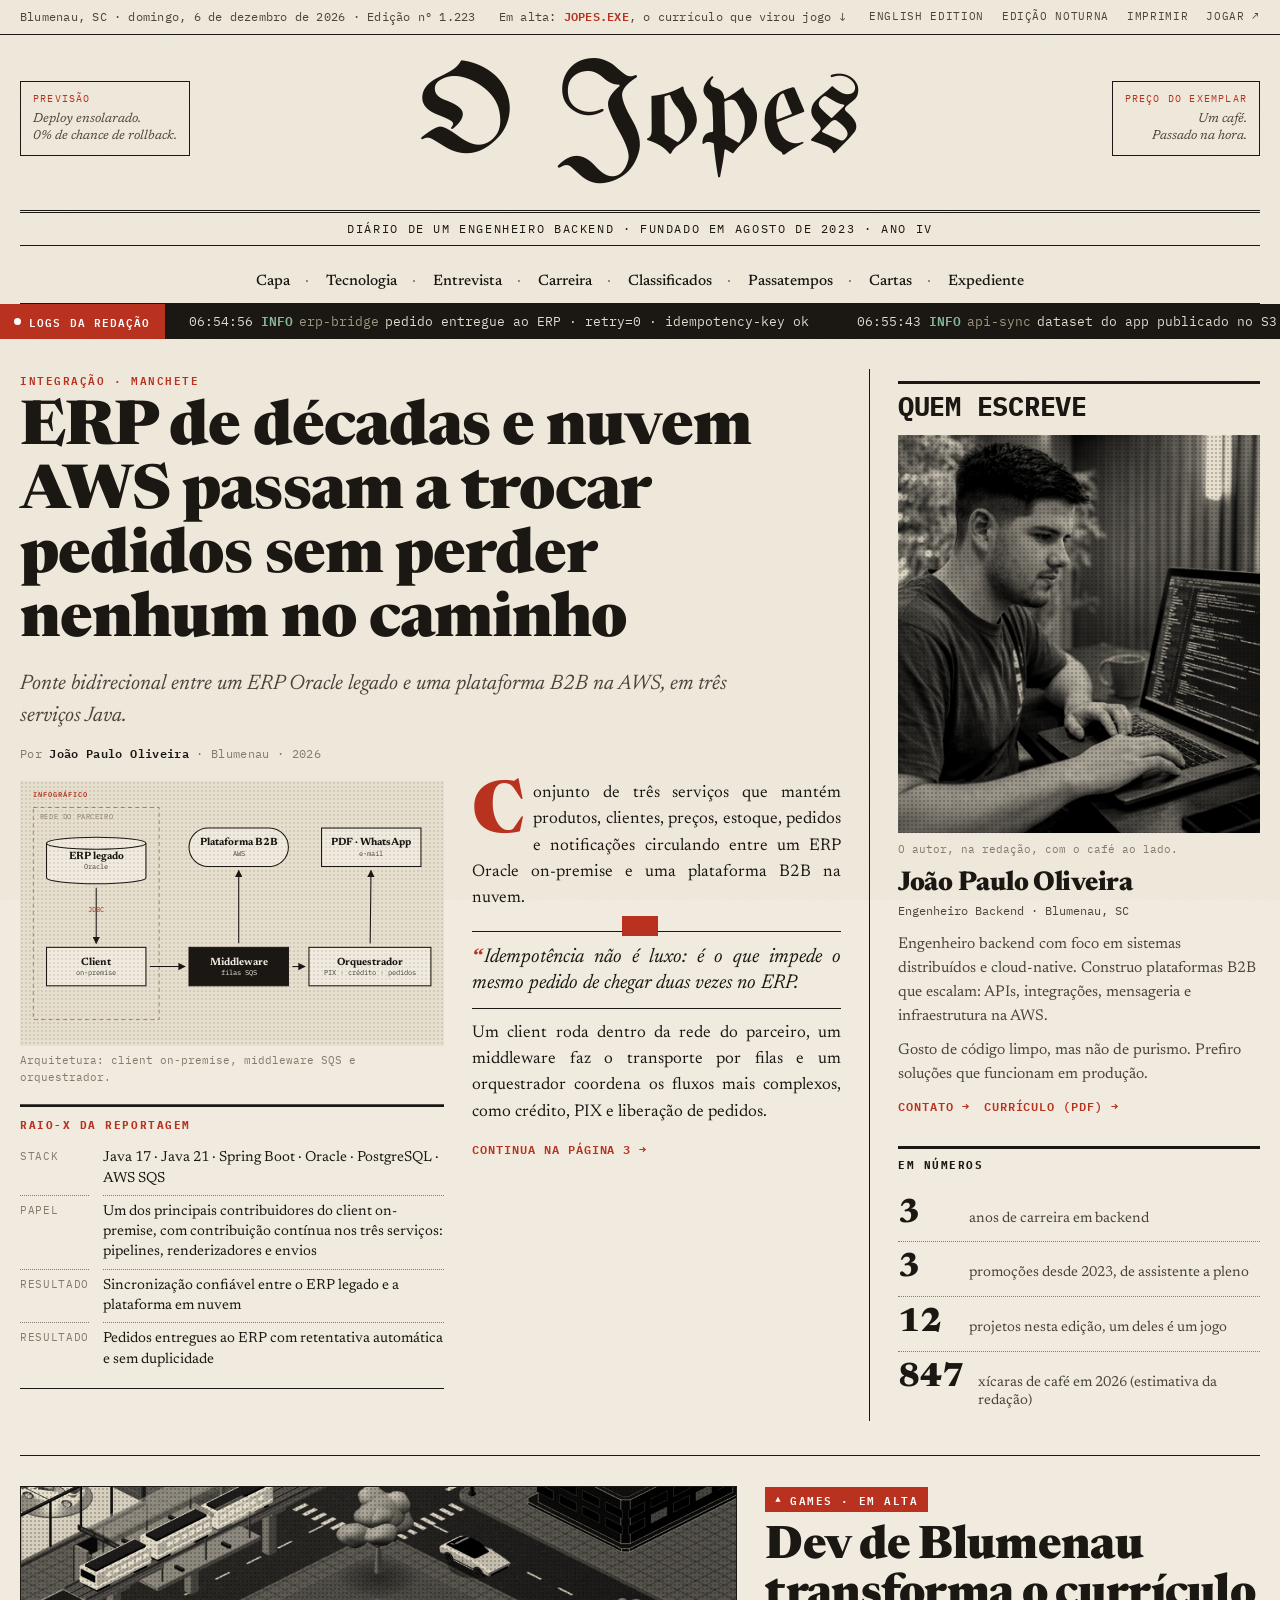
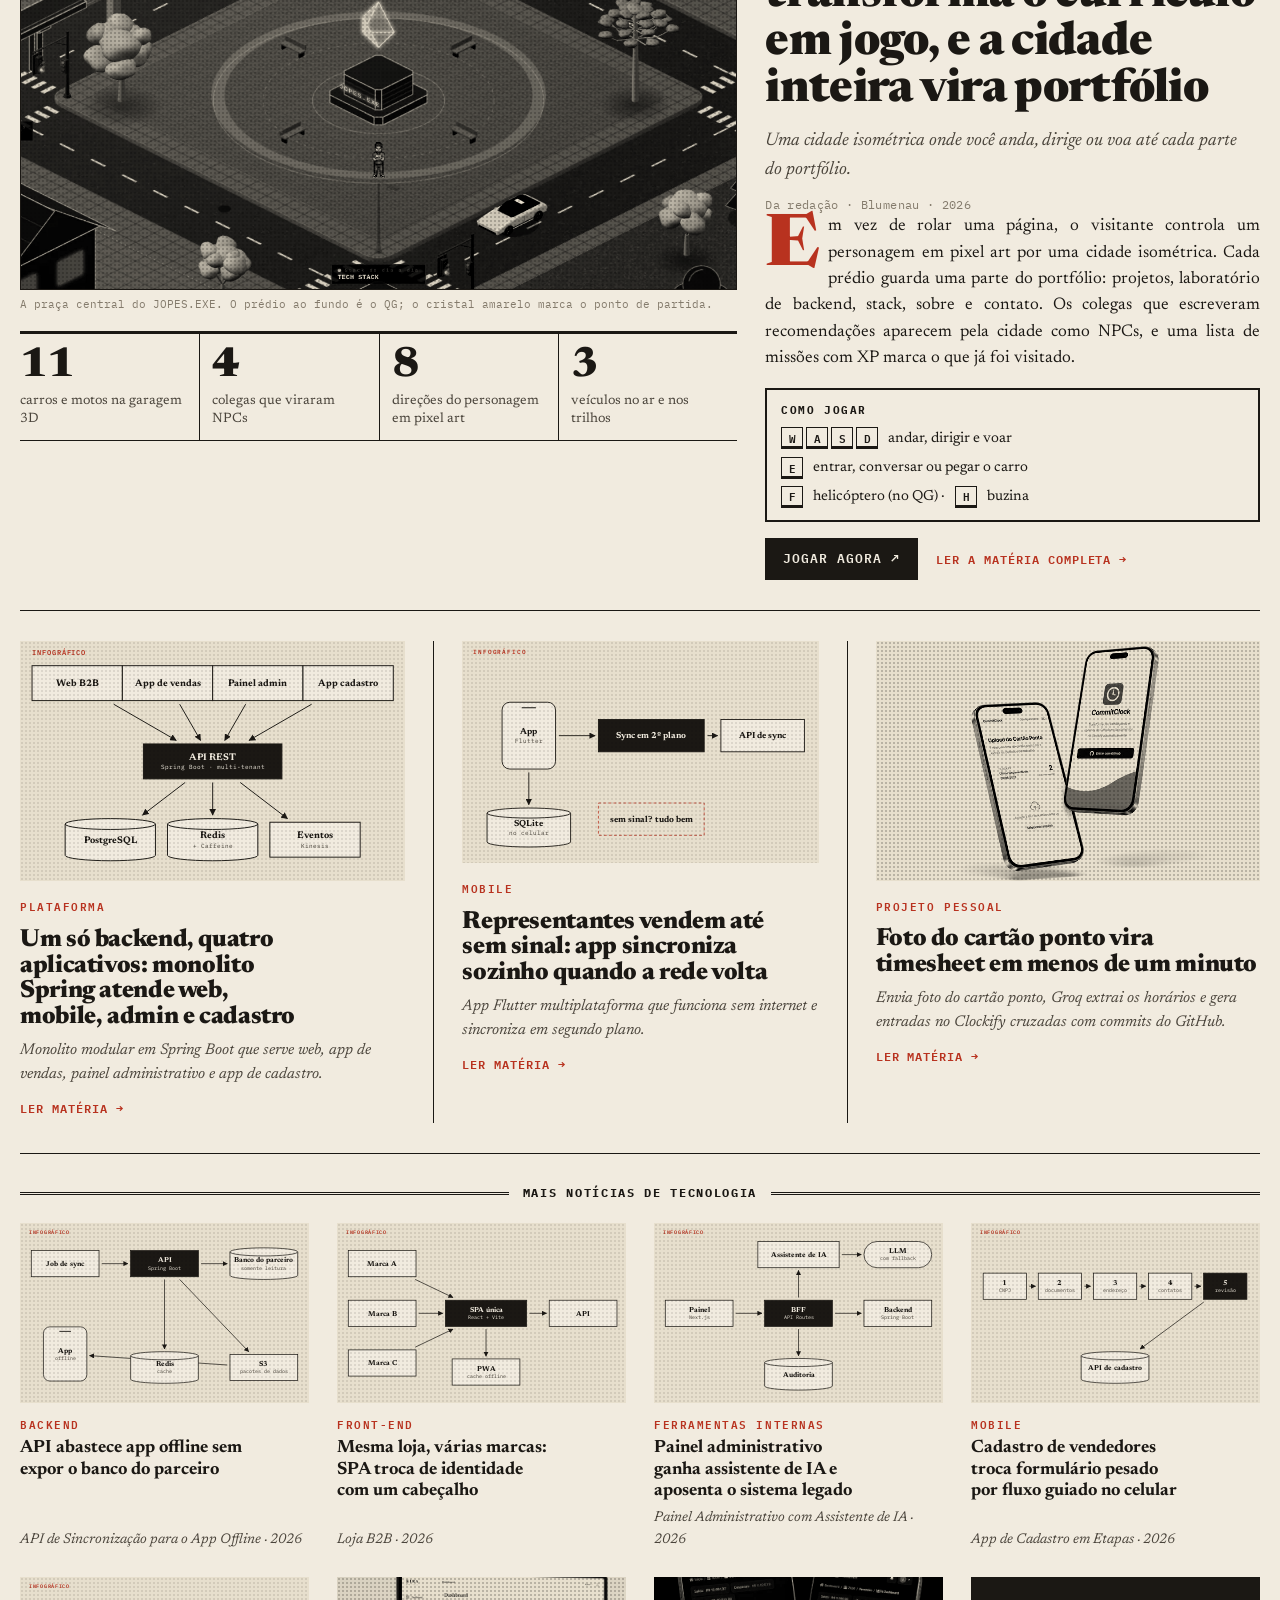
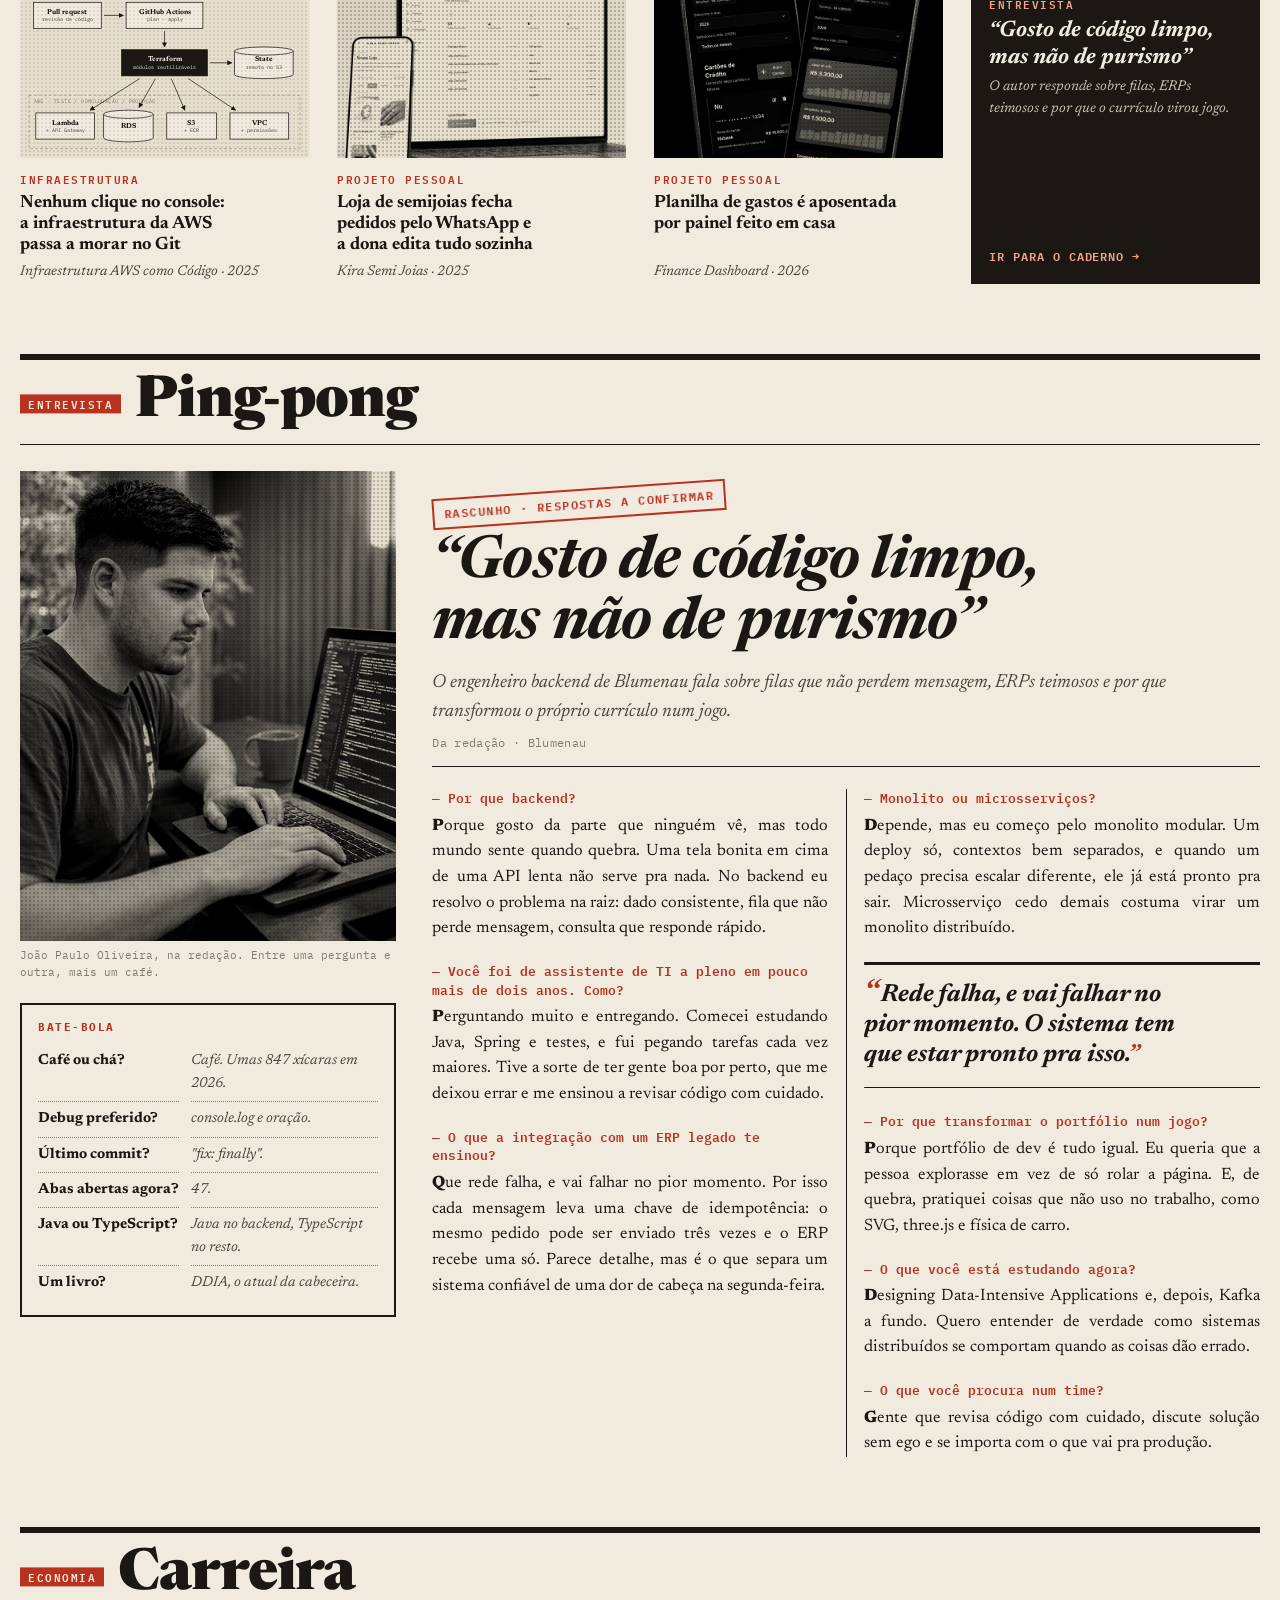
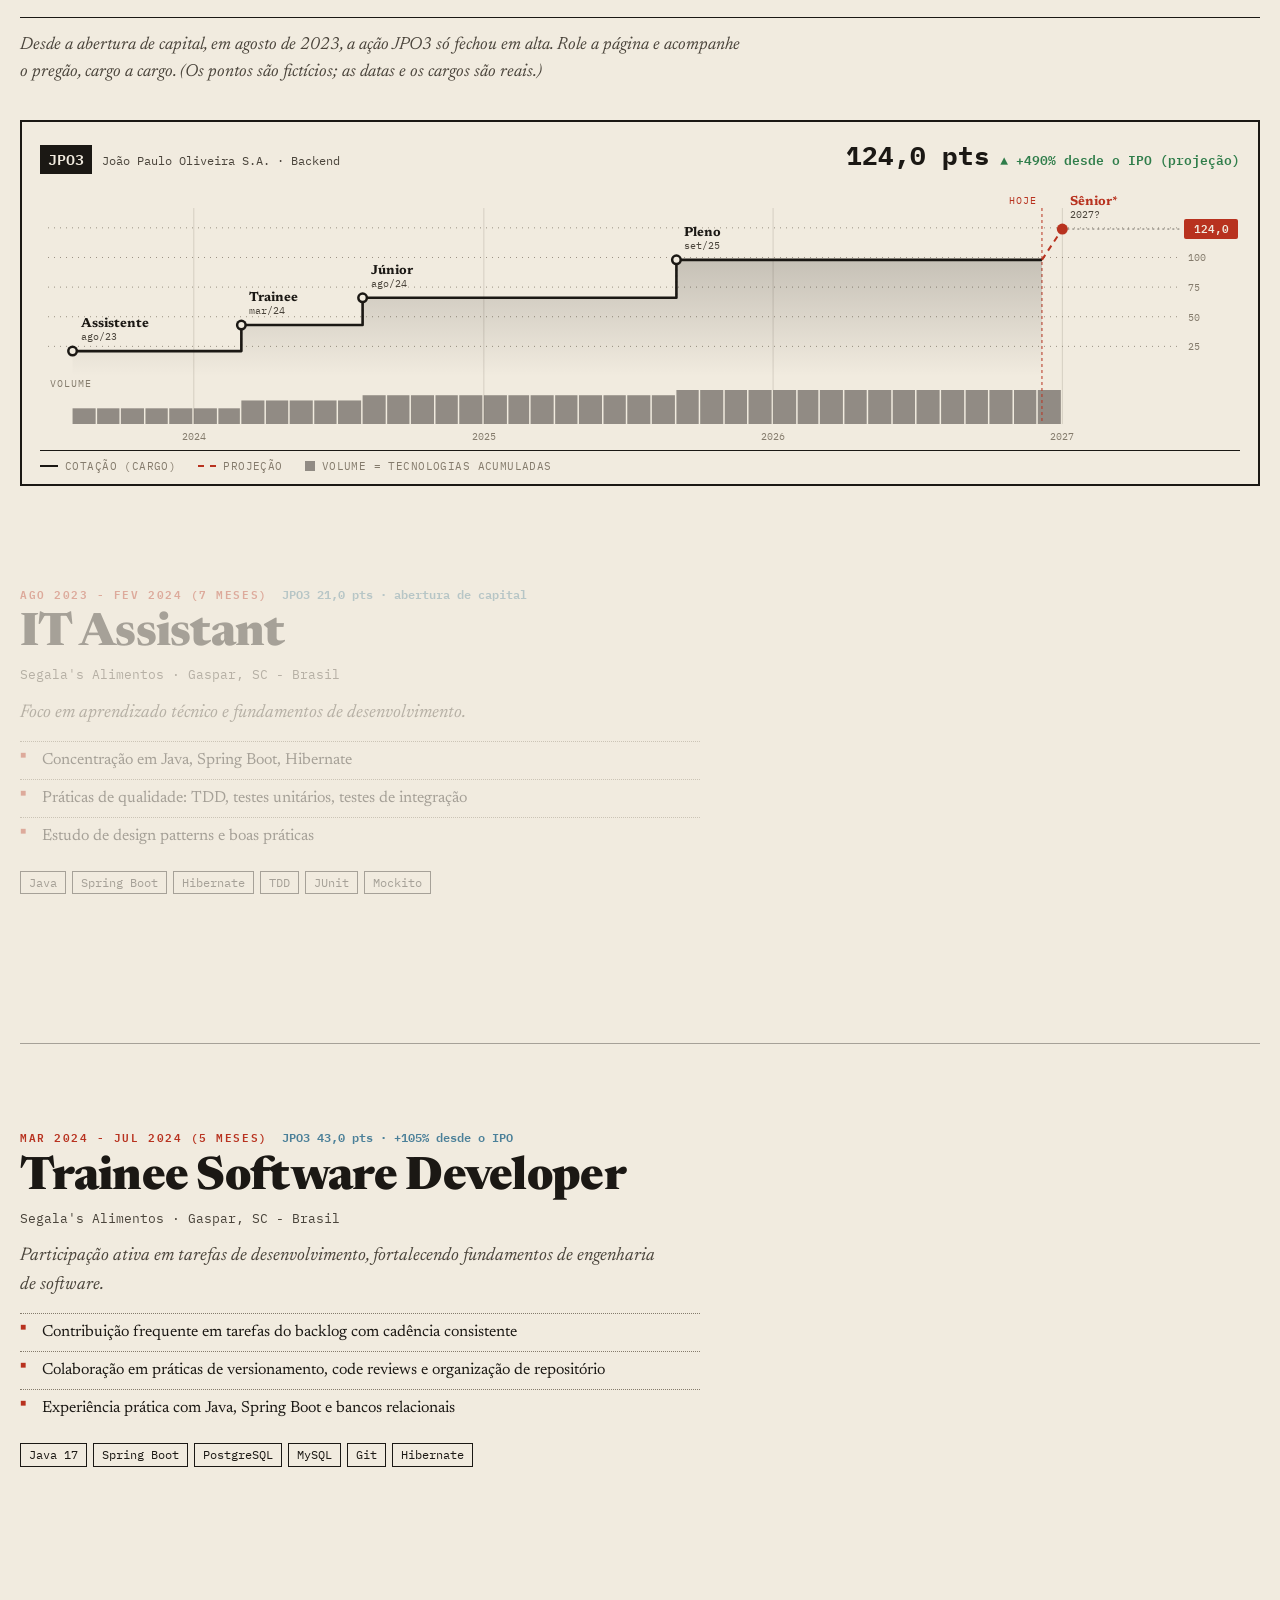
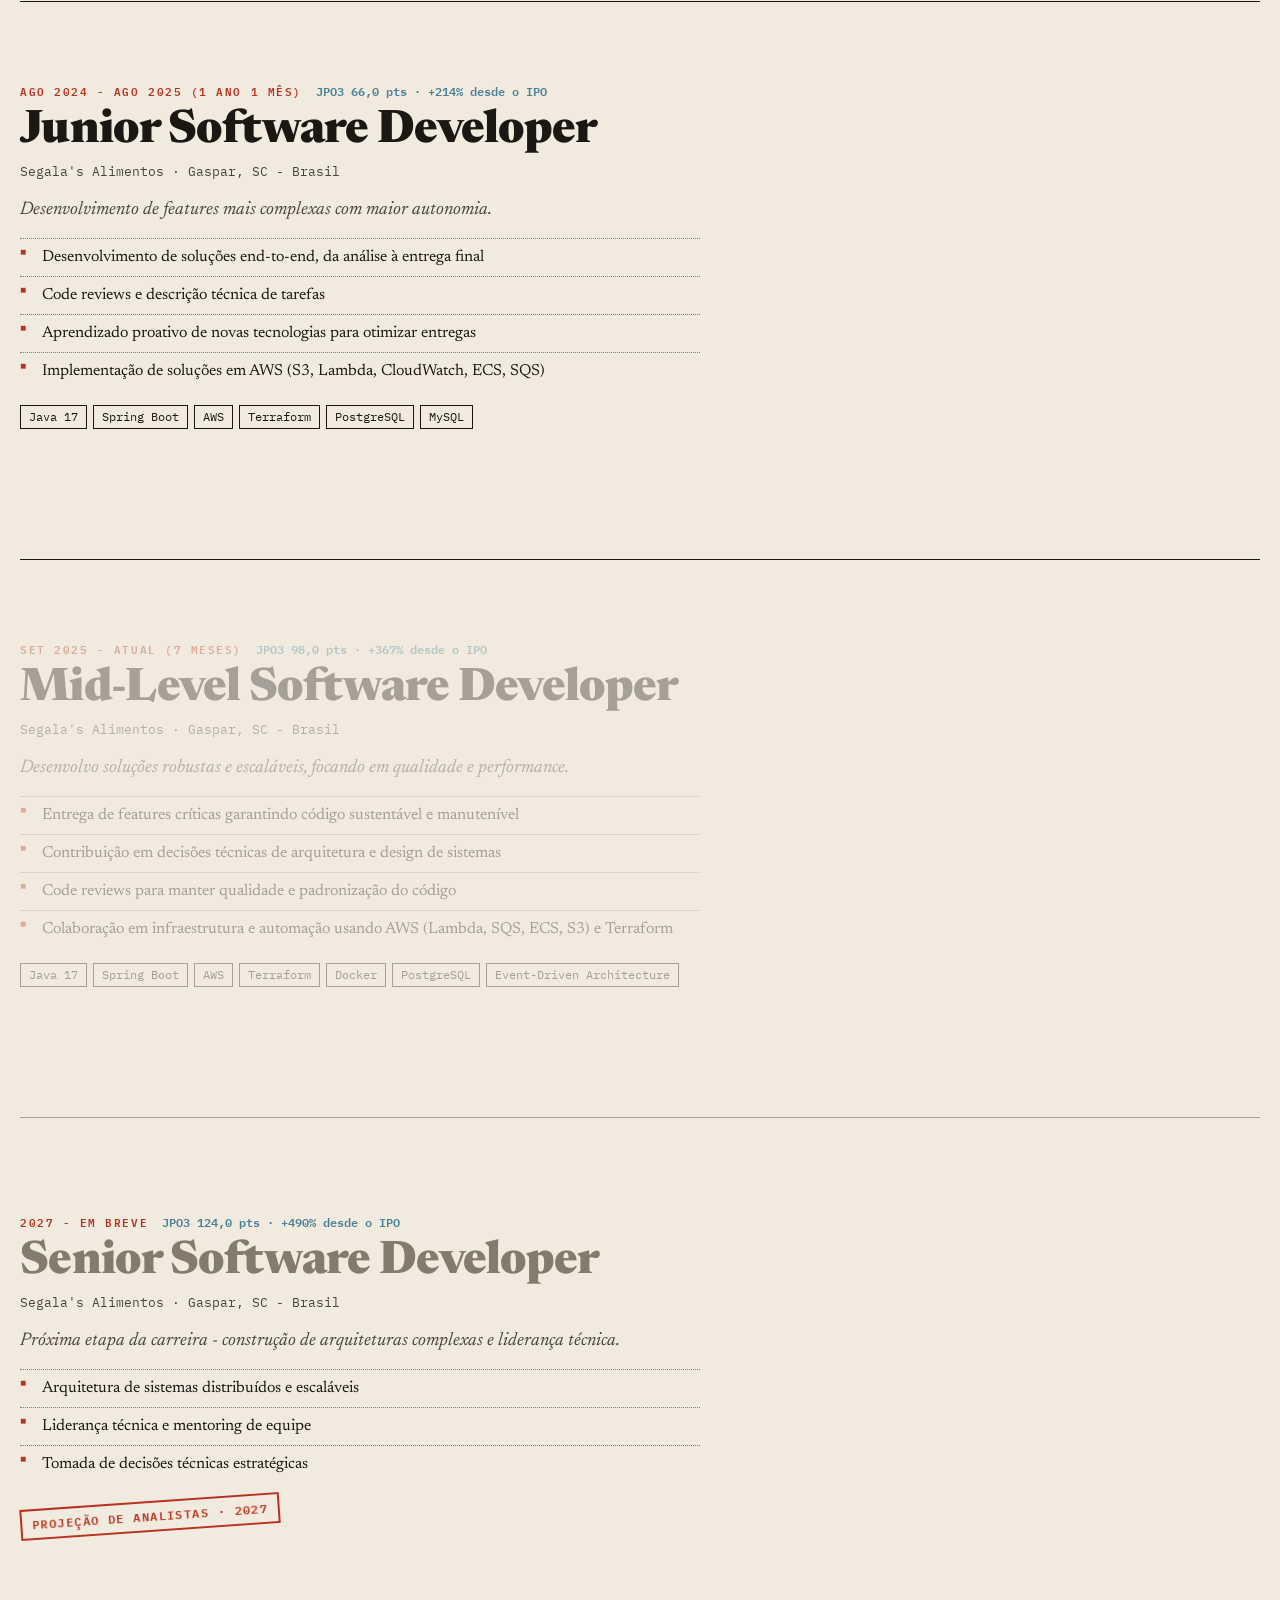
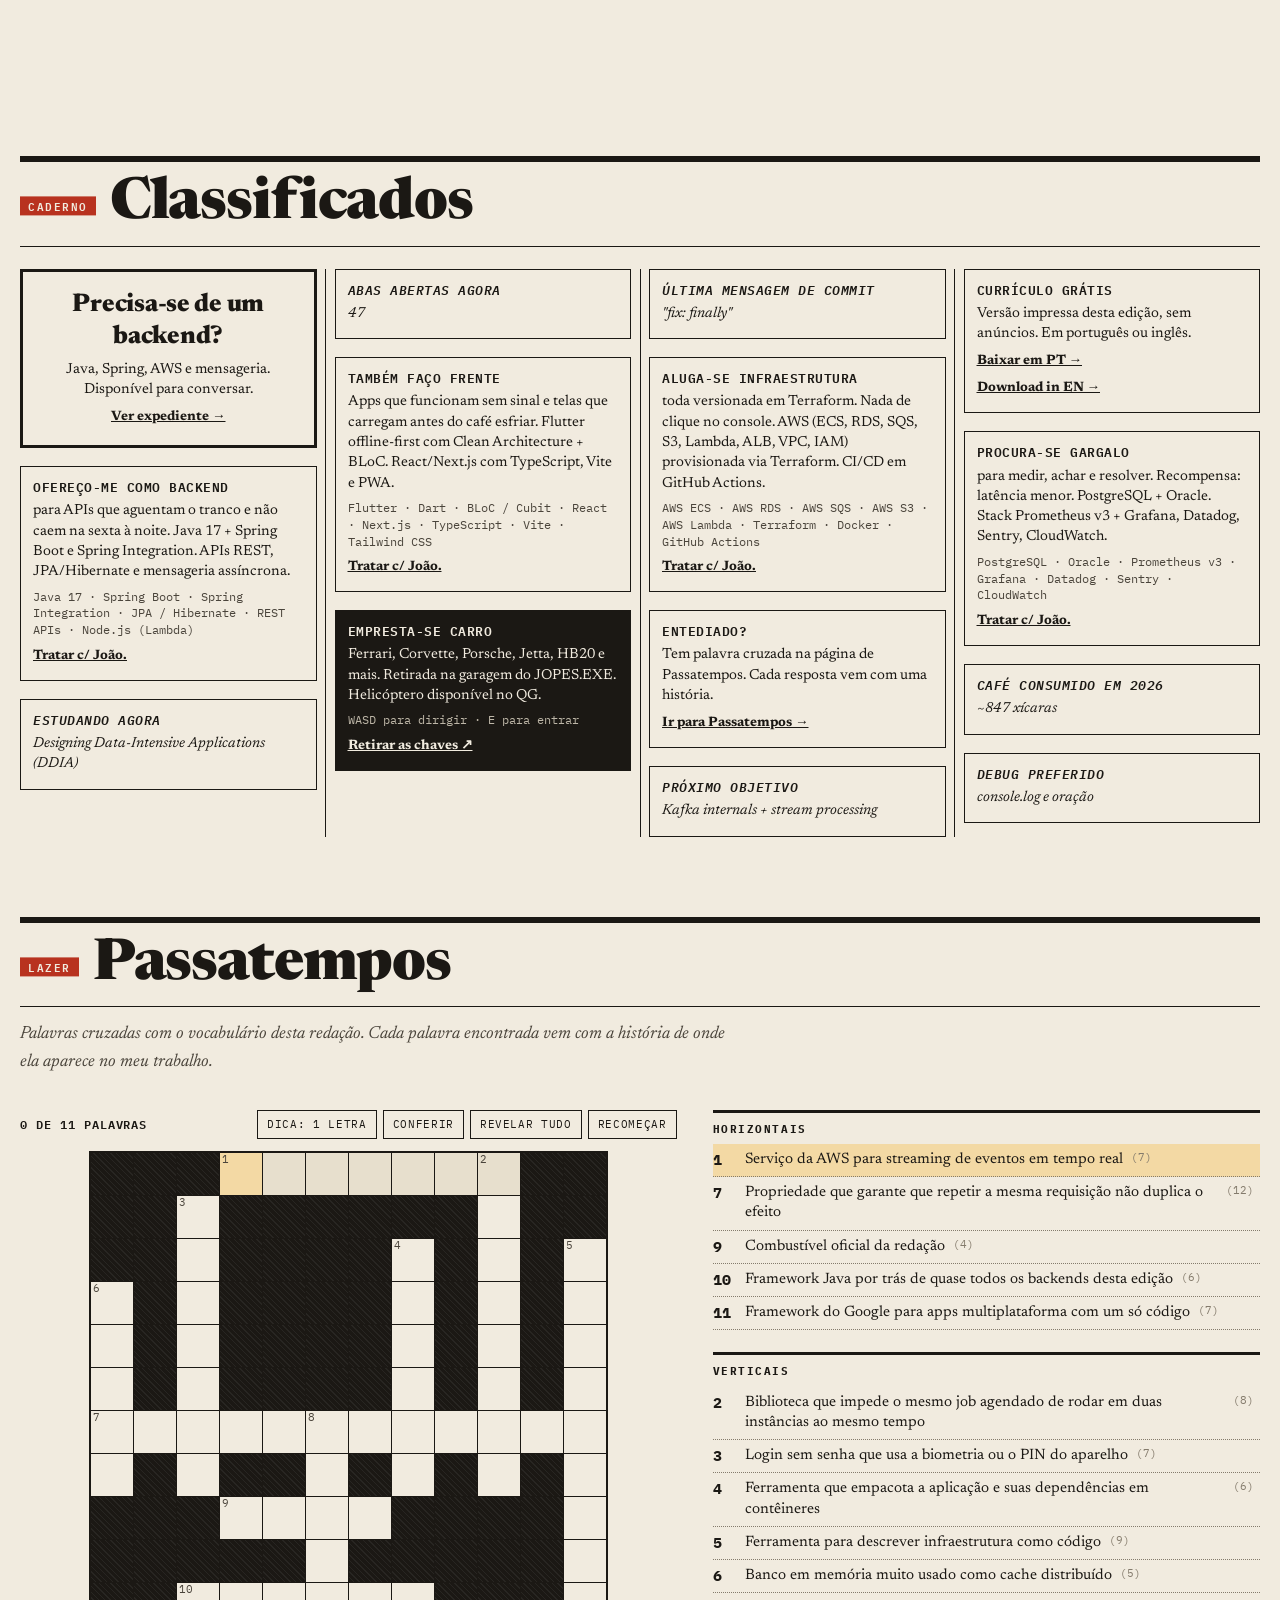
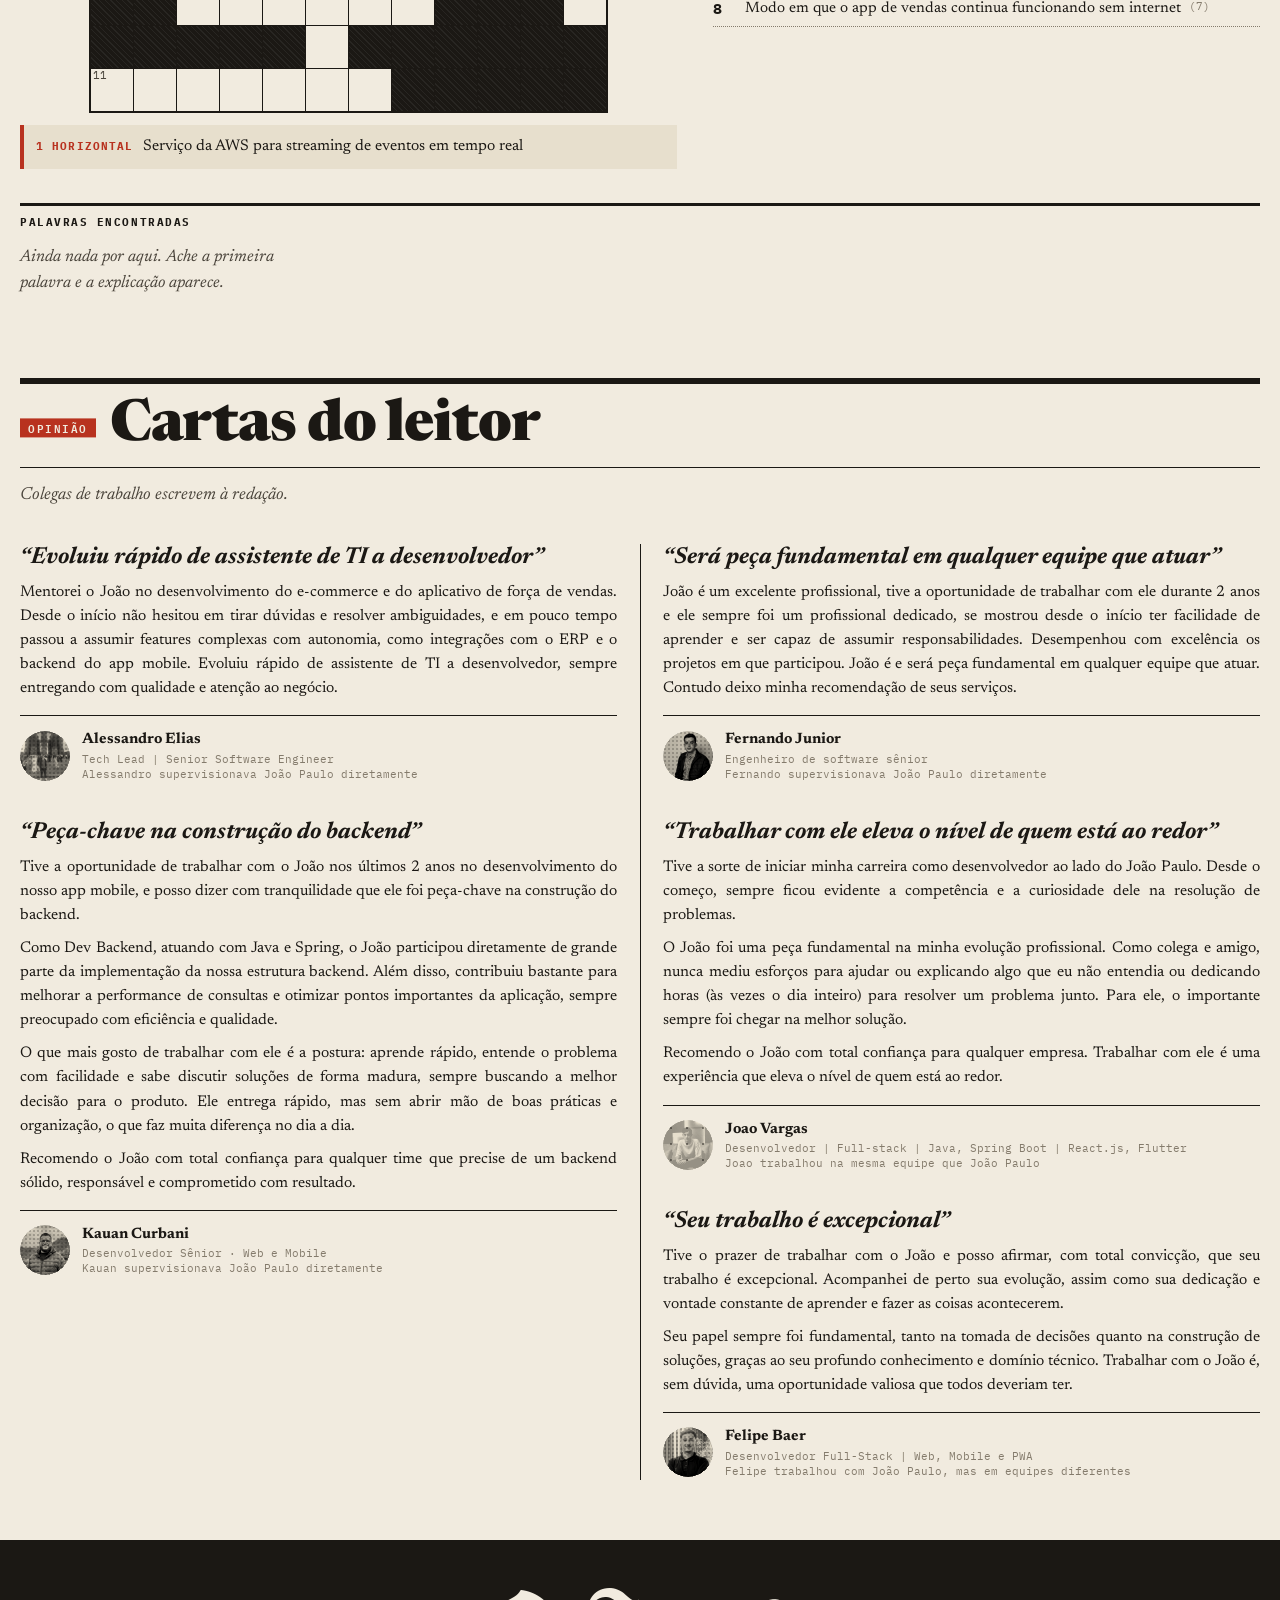
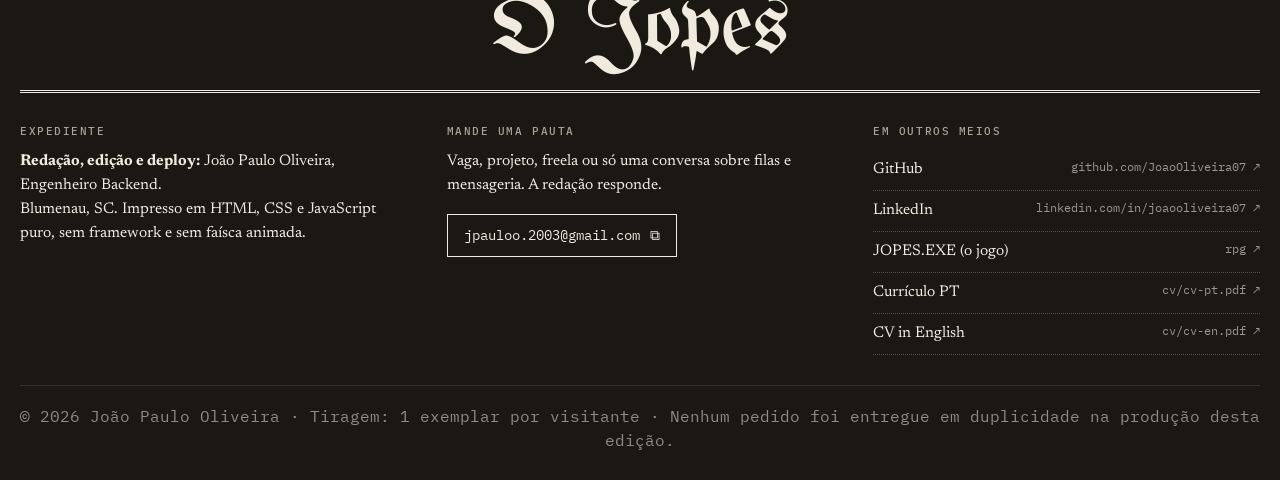
==== index.html @ e55a4299 "O Jopes: portfólio em forma de jornal + JOPES.EXE Primeira versão do portfolio-joao-v2, o novo portf" ====
<!doctype html>
<html lang="pt-BR">
<head>
  <meta charset="utf-8">
  <meta name="viewport" content="width=device-width, initial-scale=1">
  <title>O Jopes — João Paulo Oliveira</title>
  <meta name="description" content="O Jopes: o portfólio em forma de jornal de João Paulo Oliveira, engenheiro backend em Blumenau. Java, Spring Boot, AWS, projetos, carreira e contato.">
  <meta name="theme-color" content="#f1ebdf">
  <link rel="icon" href="favicon.svg" type="image/svg+xml">
  <link rel="apple-touch-icon" href="img/og.png">
  <!-- Prévia ao compartilhar (LinkedIn, WhatsApp, X...). SITE_URL: troque se o domínio mudar. -->
  <meta property="og:type" content="website">
  <meta property="og:site_name" content="O Jopes">
  <meta property="og:title" content="O Jopes — João Paulo Oliveira, engenheiro backend">
  <meta property="og:description" content="Portfólio em forma de jornal: projetos, carreira, cartas de colegas, uma palavra cruzada e um RPG. Java, Spring Boot, AWS e mensageria.">
  <meta property="og:url" content="https://joaooliveira07.github.io/portfolio-joao-v2/">
  <meta property="og:image" content="https://joaooliveira07.github.io/portfolio-joao-v2/img/og.png">
  <meta property="og:image:width" content="1200">
  <meta property="og:image:height" content="630">
  <meta property="og:image:alt" content="Capa do jornal O Jopes com a foto de João Paulo Oliveira">
  <meta property="og:locale" content="pt_BR">
  <meta property="og:locale:alternate" content="en_US">
  <meta name="twitter:card" content="summary_large_image">
  <link rel="canonical" href="https://joaooliveira07.github.io/portfolio-joao-v2/">
  <script>
    // Antes de pintar: idioma, tema e se a abertura da rotativa deve rodar.
    (function () {
      var d = document.documentElement, s = {};
      try { s = { lang: localStorage.getItem('jopes-lang'), theme: localStorage.getItem('jopes-theme'), seen: localStorage.getItem('jopes-press') }; } catch (e) {}
      var q = new URLSearchParams(location.search).get('lang');
      var lang = q || s.lang || 'pt';
      d.lang = lang === 'en' ? 'en' : 'pt-BR';
      d.dataset.lang = lang === 'en' ? 'en' : 'pt';
      var night = s.theme ? s.theme === 'night' : matchMedia('(prefers-color-scheme: dark)').matches;
      if (night) d.dataset.theme = 'night';
      var reduce = matchMedia('(prefers-reduced-motion: reduce)').matches;
      if (!s.seen && !reduce && !location.hash) d.classList.add('press');
    })();
  </script>
  <link rel="preconnect" href="https://fonts.googleapis.com">
  <link rel="preconnect" href="https://fonts.gstatic.com" crossorigin>
  <link href="https://fonts.googleapis.com/css2?family=UnifrakturMaguntia&family=Newsreader:ital,opsz,wght@0,6..72,400;0,6..72,500;0,6..72,700;0,6..72,800;1,6..72,400;1,6..72,500&family=IBM+Plex+Mono:wght@400;500;600&display=swap" rel="stylesheet">
  <link rel="stylesheet" href="style.css">
</head>
<body>
  <!-- Abertura: a edição saindo da rotativa -->
  <div class="press-overlay" id="press" aria-hidden="true">
    <div class="press-roller"></div>
    <div class="press-text"><span id="pressText">Rodando a edição…</span><small data-i18n="press.skip">clique para pular</small></div>
  </div>

  <!-- Barra de utilidades -->
  <div class="utility">
    <div class="wrap utility-inner">
      <span id="dateline">Blumenau, SC</span>
      <a class="utility-river" href="#games" data-i18n-html="util.trending"></a>
      <span class="utility-actions">
        <button id="langBtn" type="button"></button>
        <button id="nightBtn" type="button"></button>
        <button id="printBtn" type="button" data-i18n="util.print"></button>
        <a class="game-link" href="rpg/" data-i18n="util.play"></a>
      </span>
    </div>
  </div>

  <!-- Cabeçalho do jornal -->
  <header class="masthead wrap" id="capa">
    <div class="ear ear-left">
      <span class="ear-title" data-i18n="ear.l.t"></span>
      <span data-i18n-html="ear.l"></span>
    </div>
    <h1 class="title"><a href="#capa" id="paperName">O Jopes</a></h1>
    <div class="ear ear-right">
      <span class="ear-title" data-i18n="ear.r.t"></span>
      <span data-i18n-html="ear.r"></span>
    </div>
    <p class="motto" id="motto"></p>
  </header>

  <nav class="sections wrap" id="sections" aria-label="Cadernos">
    <a href="#capa" data-i18n="nav.front"></a>
    <a href="#tecnologia" data-i18n="nav.tech"></a>
    <a href="#entrevista" data-i18n="nav.interview"></a>
    <a href="#carreira" data-i18n="nav.career"></a>
    <a href="#classificados" data-i18n="nav.ads"></a>
    <a href="#passatempos" data-i18n="nav.puzzles"></a>
    <a href="#cartas" data-i18n="nav.letters"></a>
    <a href="#expediente" data-i18n="nav.contact"></a>
  </nav>

  <!-- Masthead compacto ao rolar -->
  <div class="mini" id="mini" aria-hidden="true">
    <div class="wrap mini-inner">
      <a href="#capa" class="mini-title" id="miniName">O Jopes</a>
      <span class="mini-links">
        <a href="#tecnologia" data-i18n="nav.tech"></a><a href="#entrevista" data-i18n="nav.interview"></a><a href="#carreira" data-i18n="nav.career"></a><a href="#classificados" data-i18n="nav.ads"></a><a href="#passatempos" data-i18n="nav.puzzles"></a><a href="#cartas" data-i18n="nav.letters"></a><a href="#expediente" data-i18n="nav.contact"></a>
      </span>
    </div>
  </div>

  <!-- Letreiro de logs -->
  <div class="ticker">
    <span class="ticker-label" data-i18n="ticker.label"></span>
    <div class="ticker-viewport"><div class="ticker-track" id="ticker"></div></div>
  </div>

  <main class="wrap">
    <!-- CAPA -->
    <section class="front" id="tecnologia">
      <article class="lead" id="lead"></article>
      <aside class="side">
        <div class="profile" id="profile"></div>
        <div class="numbers">
          <h2 class="box-title" data-i18n="numbers.title"></h2>
          <div id="numbers"></div>
        </div>
      </aside>
    </section>

    <!-- Matéria especial: o RPG -->
    <section class="feature" id="games"></section>

    <section class="row3" id="row3"></section>

    <section class="more">
      <h2 class="band"><span data-i18n="more.title"></span></h2>
      <div class="more-grid" id="more"></div>
    </section>

    <!-- ENTREVISTA -->
    <section class="interview" id="entrevista"></section>

    <!-- CARREIRA -->
    <section class="career" id="carreira">
      <h2 class="caderno"><span class="caderno-tag" data-i18n="career.tag"></span> <span data-i18n="career.title"></span></h2>
      <p class="caderno-deck" data-i18n="career.deck"></p>
      <div class="market" id="market">
        <div class="market-head">
          <div><span class="ticker-sym">JPO3</span> <span class="market-name" data-i18n="career.company"></span></div>
          <div class="market-quote"><b id="quote">—</b> <span id="quoteDelta"></span></div>
        </div>
        <svg class="chart" id="chart" aria-hidden="true"></svg>
        <div class="market-foot" id="marketFoot"></div>
      </div>
      <ol class="positions" id="positions"></ol>
    </section>

    <!-- CLASSIFICADOS -->
    <section class="classifieds" id="classificados">
      <h2 class="caderno"><span class="caderno-tag" data-i18n="ads.tag"></span> <span data-i18n="ads.title"></span></h2>
      <div class="ads" id="ads"></div>
    </section>

    <!-- PASSATEMPOS -->
    <section class="puzzles" id="passatempos">
      <h2 class="caderno"><span class="caderno-tag" data-i18n="pz.tag"></span> <span data-i18n="pz.title"></span></h2>
      <p class="caderno-deck" data-i18n="pz.deck"></p>
      <div class="xw">
        <div class="xw-board">
          <div class="xw-status">
            <span id="xwProgress"></span>
            <span class="xw-tools">
              <button type="button" id="xwHint" data-i18n="pz.hint"></button>
              <button type="button" id="xwCheck" data-i18n="pz.check"></button>
              <button type="button" id="xwReveal" data-i18n="pz.reveal"></button>
              <button type="button" id="xwReset" data-i18n="pz.reset"></button>
            </span>
          </div>
          <div class="xw-grid-wrap"><div class="xw-grid" id="xwGrid"></div></div>
          <div class="xw-current" id="xwCurrent"></div>
        </div>
        <div class="xw-clues">
          <div><h3 data-i18n="pz.across"></h3><ol id="xwAcross"></ol></div>
          <div><h3 data-i18n="pz.down"></h3><ol id="xwDown"></ol></div>
        </div>
      </div>
      <div class="xw-found">
        <h3 class="box-title" data-i18n="pz.found"></h3>
        <div class="xw-explain" id="xwExplain"></div>
      </div>
    </section>

    <!-- CARTAS -->
    <section class="letters" id="cartas">
      <h2 class="caderno"><span class="caderno-tag" data-i18n="letters.tag"></span> <span data-i18n="letters.title"></span></h2>
      <p class="caderno-deck" data-i18n="letters.deck"></p>
      <div class="letters-grid" id="letters"></div>
    </section>
  </main>

  <!-- EXPEDIENTE -->
  <footer class="colophon" id="expediente">
    <div class="wrap">
      <div class="colophon-title" id="footName">O Jopes</div>
      <div class="colophon-grid">
        <div>
          <h3 data-i18n="col.staff"></h3>
          <p id="staff"></p>
        </div>
        <div>
          <h3 data-i18n="col.pitch"></h3>
          <p data-i18n="col.pitchText"></p>
          <button class="copy" id="copyEmail" type="button"></button>
        </div>
        <div>
          <h3 data-i18n="col.outlets"></h3>
          <ul class="outlets" id="outlets"></ul>
        </div>
      </div>
      <p class="fine" id="fine"></p>
    </div>
  </footer>

  <!-- Leitor de matéria -->
  <div class="reader" id="reader" role="dialog" aria-modal="true" aria-labelledby="readerTitle" hidden>
    <div class="reader-bar">
      <span id="readerFolio"></span>
      <button class="reader-close" id="readerClose" type="button" data-i18n="reader.close"></button>
    </div>
    <article class="reader-page" id="readerBody"></article>
  </div>

  <div class="toast" id="toast" role="status" aria-live="polite"></div>
  <script src="i18n.js"></script>
  <script src="diagram.js"></script>
  <script src="crossword.js"></script>
  <script src="script.js"></script>
</body>
</html>
---- style.css ----
/* =========================================================
   O JOPES — folha de estilo
   Papel, tinta e uma cor de destaque. Nada de degradê roxo.
   ========================================================= */
:root {
  --paper: #f1ebdf;
  --paper-2: #e7dfcd;
  --ink: #1b1814;
  --ink-2: #4a443b;
  --ink-3: #847b6c;
  --red: #b8321f;
  --river: #2f5d73;
  --river-2: #4b8099;
  --rule: var(--ink);
  --serif: 'Newsreader', 'Times New Roman', Georgia, serif;
  --mono: 'IBM Plex Mono', ui-monospace, monospace;
  --black: 'UnifrakturMaguntia', 'Old English Text MT', serif;
  --gap: 28px;
}
:root[data-theme="night"] {
  --paper: #15130f;
  --paper-2: #1f1c16;
  --ink: #ebe3d1;
  --ink-2: #bdb3a0;
  --ink-3: #857c6d;
  --red: #e2654a;
  --river: #3b7590;
  --river-2: #5e9bb6;
}

* { box-sizing: border-box; margin: 0; padding: 0; }
html { scroll-behavior: smooth; scroll-padding-top: 70px; }
body {
  background: var(--paper);
  color: var(--ink);
  font-family: var(--serif);
  font-size: 17px;
  line-height: 1.55;
  font-optical-sizing: auto;
  -webkit-font-smoothing: antialiased;
  overflow-x: hidden;
  transition: background .5s, color .5s;
}
/* fibra do papel */
body::before {
  content: ""; position: fixed; inset: 0; z-index: 0; pointer-events: none; opacity: .35; mix-blend-mode: multiply;
  background-image: url("data:image/svg+xml,%3Csvg xmlns='http://www.w3.org/2000/svg' width='220' height='220'%3E%3Cfilter id='p'%3E%3CfeTurbulence type='fractalNoise' baseFrequency='.75' numOctaves='2' stitchTiles='stitch'/%3E%3CfeColorMatrix values='0 0 0 0 .45 0 0 0 0 .38 0 0 0 0 .28 0 0 0 .22 0'/%3E%3C/filter%3E%3Crect width='100%25' height='100%25' filter='url(%23p)'/%3E%3C/svg%3E");
}
:root[data-theme="night"] body::before { mix-blend-mode: screen; opacity: .12; }
body > * { position: relative; z-index: 1; }
body.reading { overflow: hidden; }
a { color: inherit; }
button { font: inherit; color: inherit; background: none; border: 0; cursor: pointer; }
img { display: block; max-width: 100%; }
::selection { background: var(--red); color: var(--paper); }
:focus-visible { outline: 2px solid var(--red); outline-offset: 3px; }

.wrap { width: min(1240px, calc(100% - 32px)); margin-inline: auto; }

/* ---------- Barra de utilidades ---------- */
.utility { border-bottom: 1px solid var(--ink); font-family: var(--mono); font-size: 11.5px; letter-spacing: .02em; color: var(--ink-2); }
.utility-inner { display: flex; align-items: center; justify-content: space-between; gap: 16px; padding: 8px 0; flex-wrap: wrap; }
.utility-river { text-decoration: none; }
.utility-river b { color: var(--red); font-weight: 600; }
.utility-river:hover { color: var(--ink); }
.utility-actions { display: flex; gap: 18px; }
.utility-actions button, .utility-actions a { text-decoration: none; color: var(--ink-2); text-transform: uppercase; letter-spacing: .06em; font-size: 11px; }
.utility-actions button:hover, .utility-actions a:hover { color: var(--red); }

/* ---------- Cabeçalho ---------- */
.masthead {
  display: grid; grid-template-columns: 1fr auto 1fr; align-items: center; gap: 24px;
  padding: 26px 0 14px;
}
.title { font-family: var(--black); font-weight: 400; font-size: clamp(3.6rem, 10vw, 8.4rem); line-height: .9; letter-spacing: .01em; text-align: center; }
.title a { text-decoration: none; }
.ear { font-size: 13px; line-height: 1.35; color: var(--ink-2); border: 1px solid var(--ink); padding: 10px 12px; max-width: 190px; font-style: italic; }
.ear-left { justify-self: start; }
.ear-right { justify-self: end; text-align: right; }
.ear-title { display: block; font-family: var(--mono); font-style: normal; font-size: 10px; text-transform: uppercase; letter-spacing: .12em; color: var(--red); margin-bottom: 4px; }
.motto {
  grid-column: 1 / -1; text-align: center; font-family: var(--mono); font-size: 11.5px; letter-spacing: .14em; text-transform: uppercase;
  border-top: 3px double var(--ink); border-bottom: 1px solid var(--ink); padding: 7px 0; margin-top: 10px;
}

.sections { display: flex; justify-content: center; flex-wrap: wrap; border-bottom: 1px solid var(--ink); }
.sections a {
  text-decoration: none; padding: 10px 18px; font-size: 15px; font-weight: 500; position: relative;
}
.sections a + a::before { content: "·"; position: absolute; left: -3px; color: var(--ink-3); }
.sections a:hover { color: var(--red); }

/* masthead compacto */
.mini {
  position: fixed; top: 0; left: 0; right: 0; z-index: 40; background: var(--paper);
  border-bottom: 1px solid var(--ink); transform: translateY(-105%); transition: transform .35s ease, background .5s;
}
.mini.show { transform: none; }
.mini-inner { display: flex; align-items: center; justify-content: space-between; height: 52px; gap: 16px; }
.mini-title { font-family: var(--black); font-size: 28px; text-decoration: none; line-height: 1; }
.mini-links { display: flex; gap: 20px; font-size: 14px; }
.mini-links a { text-decoration: none; }
.mini-links a:hover, .mini-links a.on { color: var(--red); }

/* ---------- Letreiro ---------- */
.ticker { display: flex; align-items: stretch; background: #1b1814; color: #f1ebdf; font-family: var(--mono); font-size: 12.5px; overflow: hidden; }
.ticker-label { flex: none; padding: 9px 14px; background: var(--red); color: #fff; text-transform: uppercase; letter-spacing: .1em; font-size: 11px; font-weight: 600; display: flex; align-items: center; gap: 8px; }
.ticker-label::before { content: ""; width: 7px; height: 7px; border-radius: 50%; background: #fff; animation: rec 1.4s steps(1) infinite; }
@keyframes rec { 50% { opacity: .2; } }
.ticker-viewport { overflow: hidden; flex: 1; display: flex; align-items: center; }
.ticker-track { display: flex; gap: 48px; white-space: nowrap; width: max-content; animation: tick 70s linear infinite; padding-left: 24px; }
.ticker:hover .ticker-track { animation-play-state: paused; }
.ticker-track span { opacity: .92; }
.lv { font-weight: 600; margin-right: 6px; }
.lv-LIVE { color: #fff; background: var(--red); padding: 0 5px; }
.lv-INFO { color: #8fc7a4; } .lv-WARN { color: #e9c46a; } .lv-ERROR { color: #ef8a73; } .lv-DEBUG { color: #9ab3c9; }
.svc { color: #b9ae98; margin-right: 6px; }
@keyframes tick { to { transform: translateX(-50%); } }

/* ---------- Elementos de texto comuns ---------- */
.kicker { display: inline-block; font-family: var(--mono); font-size: 11px; font-weight: 600; letter-spacing: .14em; text-transform: uppercase; color: var(--red); }
.headline { font-weight: 800; letter-spacing: -.015em; line-height: 1.04; text-wrap: balance; }
.headline a { text-decoration: none; background: linear-gradient(var(--red), var(--red)) 0 100% / 0 2px no-repeat; transition: background-size .35s ease; }
.headline a:hover { background-size: 100% 2px; }
.deck { font-style: italic; color: var(--ink-2); text-wrap: pretty; }
.byline { font-family: var(--mono); font-size: 11.5px; color: var(--ink-3); letter-spacing: .03em; }
.byline b { color: var(--ink); font-weight: 600; }
.box-title { font-family: var(--mono); font-size: 11px; letter-spacing: .14em; text-transform: uppercase; border-top: 3px solid var(--ink); padding-top: 8px; margin-bottom: 14px; }
.more-link { font-family: var(--mono); font-size: 12px; font-weight: 600; text-transform: uppercase; letter-spacing: .08em; color: var(--red); text-decoration: none; display: inline-flex; gap: 6px; align-items: center; }
.more-link:hover { text-decoration: underline; text-underline-offset: 3px; }
code { font-family: var(--mono); font-size: .85em; background: var(--paper-2); padding: 1px 5px; }

/* imagens "impressas" */
.print-img { position: relative; overflow: hidden; background: var(--paper-2); }
.print-img img {
  width: 100%; height: 100%; object-fit: cover;
  filter: grayscale(1) contrast(1.15) brightness(1.02); mix-blend-mode: multiply;
  transition: filter .6s ease, transform 1.2s ease;
}
.print-img::after { /* retícula */
  content: ""; position: absolute; inset: 0; pointer-events: none; opacity: .28; mix-blend-mode: multiply;
  background-image: radial-gradient(circle, var(--ink) .6px, transparent 1.1px); background-size: 4px 4px;
  transition: opacity .6s ease;
}
a:hover .print-img img, .print-img:hover img { filter: grayscale(0) contrast(1) brightness(1); transform: scale(1.025); }
a:hover .print-img::after, .print-img:hover::after { opacity: 0; }
:root[data-theme="night"] .print-img img { mix-blend-mode: normal; opacity: .82; }
:root[data-theme="night"] .print-img::after { mix-blend-mode: normal; background-image: radial-gradient(circle, var(--paper) .6px, transparent 1.1px); }
/* infográficos (projetos profissionais, sem prints internos) */
.print-img.diagram { display: grid; place-items: center; background: var(--paper-2); aspect-ratio: 16 / 10 !important; }
.print-img.diagram svg { width: 100%; height: 100%; display: block; }
.print-img.diagram::after { opacity: .12; }
a:hover .print-img.diagram::after, .print-img.diagram:hover::after { opacity: .12; }
.dg-box { fill: var(--paper); stroke: var(--ink); stroke-width: 1.6; }
.dg-main { fill: var(--ink); }
.dg-note { fill: none; stroke: var(--red); stroke-width: 1.4; stroke-dasharray: 5 4; }
.dg-thin { stroke: var(--ink); stroke-width: 2; stroke-linecap: round; }
.dg-group { fill: none; stroke: var(--ink-3); stroke-width: 1.2; stroke-dasharray: 6 5; }
.dg-glabel { font-family: var(--mono); font-size: 11px; fill: var(--ink-3); text-transform: uppercase; letter-spacing: .08em; }
.dg-edge { stroke: var(--ink); stroke-width: 1.6; }
.dg-arrow { fill: var(--ink); }
.dg-label { font-family: var(--serif); font-weight: 700; font-size: 16px; fill: var(--ink); text-anchor: middle; }
.dg-sub { font-family: var(--mono); font-size: 10.5px; fill: var(--ink-2); text-anchor: middle; }
.dg-inv { fill: var(--paper); }
.dg-elabel { font-family: var(--mono); font-size: 10px; fill: var(--red); text-anchor: middle; }
.dg-title { font-family: var(--mono); font-size: 11px; font-weight: 600; fill: var(--red); text-transform: uppercase; letter-spacing: .14em; }
figcaption { font-family: var(--mono); font-size: 11px; color: var(--ink-3); margin-top: 6px; }

/* ---------- Capa ---------- */
.front { display: grid; grid-template-columns: minmax(0, 2.1fr) minmax(0, 1fr); gap: var(--gap); padding: 30px 0 34px; border-bottom: 1px solid var(--ink); }
.lead .kicker { margin-bottom: 10px; }
.lead .headline { font-size: clamp(2.3rem, 4.8vw, 4.1rem); }
.lead .deck { font-size: clamp(1.1rem, 1.7vw, 1.32rem); margin: 14px 0 12px; max-width: 760px; }
.lead .byline { margin-bottom: 18px; }
.lead-body { display: grid; grid-template-columns: 1.15fr 1fr; gap: var(--gap); }
.lead-body .print-img { aspect-ratio: 1 / 1; }
.cols { column-count: 1; }
.lead-text p { margin-bottom: 12px; text-align: justify; hyphens: auto; }
.dropcap::first-letter { float: left; font-weight: 800; font-size: 4.2em; line-height: .82; padding: 6px 8px 0 0; color: var(--red); }
.lead-quote { margin: 18px 0; padding: 12px 0; border-top: 1px solid var(--ink); border-bottom: 1px solid var(--ink); font-size: 1.25rem; font-style: italic; line-height: 1.3; }
.lead-quote::before { content: "“"; color: var(--red); font-weight: 800; margin-right: 2px; }

.side { border-left: 1px solid var(--ink); padding-left: var(--gap); display: flex; flex-direction: column; gap: 30px; }
.profile .print-img { aspect-ratio: 4 / 4.4; margin-bottom: 8px; }
.profile .print-img img { object-position: 30% 20%; }
.profile h2 { font-size: 1.7rem; font-weight: 800; line-height: 1.05; margin-top: 12px; letter-spacing: -.01em; }
.profile .role { font-family: var(--mono); font-size: 12px; color: var(--ink-2); margin: 4px 0 12px; }
.profile p { font-size: 15.5px; color: var(--ink-2); margin-bottom: 10px; }
.profile-links { display: flex; flex-wrap: wrap; gap: 6px 14px; margin-top: 8px; }

.number { display: grid; grid-template-columns: auto 1fr; gap: 14px; align-items: baseline; padding: 10px 0; border-bottom: 1px dotted var(--ink-3); }
.number:last-child { border-bottom: 0; }
.number b { font-size: 2.1rem; font-weight: 800; line-height: 1; font-variant-numeric: tabular-nums; min-width: 2.6ch; }
.number span { font-size: 14.5px; color: var(--ink-2); line-height: 1.3; }

/* raio-X embaixo do infográfico da manchete */
.lead-fig { display: flex; flex-direction: column; gap: 18px; }
.xray { border-top: 3px solid var(--ink); border-bottom: 1px solid var(--ink); padding: 10px 0 12px; }
.xray h3 { font-family: var(--mono); font-size: 11px; letter-spacing: .14em; text-transform: uppercase; color: var(--red); margin-bottom: 8px; }
.xray dl { display: grid; grid-template-columns: auto 1fr; gap: 0 14px; font-size: 14.5px; line-height: 1.4; }
.xray dt { font-family: var(--mono); font-size: 11px; text-transform: uppercase; letter-spacing: .06em; color: var(--ink-3); padding: 7px 0; border-top: 1px dotted var(--ink-3); }
.xray dd { padding: 6px 0; border-top: 1px dotted var(--ink-3); }
.xray dt:first-of-type, .xray dd:first-of-type { border-top: 0; }

/* placar da cidade embaixo da imagem do RPG */
.facts { display: grid; grid-template-columns: repeat(4, minmax(0, 1fr)); margin-top: 18px; border-top: 3px solid var(--ink); border-bottom: 1px solid var(--ink); }
.fact { padding: 12px 12px 12px 0; border-left: 1px solid var(--ink); padding-left: 12px; }
.fact:first-child { border-left: 0; padding-left: 0; }
.fact b { display: block; font-size: 2.6rem; font-weight: 800; line-height: 1; letter-spacing: -.03em; }
.fact span { display: block; margin-top: 6px; font-size: 13.5px; color: var(--ink-2); line-height: 1.3; }

/* chamada para outro caderno, ocupando a vaga da grade */
.brief.promo { border: 2px solid var(--ink); padding: 16px; background: var(--ink); color: var(--paper); grid-template-rows: auto auto 1fr auto; }
.brief.promo .kicker { color: #f3a08e; }
.brief.promo h3 { font-size: 1.4rem; font-style: italic; }
.brief.promo p { color: var(--paper-2); opacity: .85; }
.brief.promo:hover h3 { color: #f3a08e; }
.brief.promo .more-link { color: #f3a08e; }
:root[data-theme="night"] .brief.promo { background: var(--paper-2); color: var(--ink); }

/* matéria especial: o RPG */
.feature {
  display: grid; grid-template-columns: minmax(0, 1.45fr) minmax(0, 1fr); gap: var(--gap);
  padding: 30px 0; border-bottom: 1px solid var(--ink);
}
.feature .print-img { aspect-ratio: 16 / 9; border: 1px solid var(--ink); }
.feature-flag {
  display: inline-flex; align-items: center; gap: 8px; font-family: var(--mono); font-size: 11px; font-weight: 600;
  letter-spacing: .14em; text-transform: uppercase; color: #fff; background: var(--red); padding: 4px 10px; margin-bottom: 12px;
}
.feature-flag::before { content: "▲"; font-size: 9px; }
.feature .headline { font-size: clamp(2rem, 3.6vw, 3.1rem); }
.feature .deck { font-size: 1.15rem; margin: 12px 0; }
.feature p.body { margin-bottom: 14px; text-align: justify; hyphens: auto; }
.howto { border: 2px solid var(--ink); padding: 12px 14px; margin: 16px 0; }
.howto h3 { font-family: var(--mono); font-size: 11px; letter-spacing: .14em; text-transform: uppercase; margin-bottom: 8px; }
.howto ul { list-style: none; display: grid; gap: 6px; font-size: 14.5px; }
.howto li { display: flex; gap: 10px; align-items: center; }
kbd {
  display: inline-grid; place-items: center; min-width: 22px; height: 22px; padding: 0 5px; font-family: var(--mono); font-size: 11px; font-weight: 600;
  border: 1px solid var(--ink); border-bottom-width: 3px; background: var(--paper);
}
.feature-actions { display: flex; flex-wrap: wrap; gap: 18px; align-items: center; }
.btn-ink {
  display: inline-block; font-family: var(--mono); font-size: 12.5px; font-weight: 600; letter-spacing: .08em; text-transform: uppercase;
  background: var(--ink); color: var(--paper); padding: 11px 18px; text-decoration: none; transition: background .25s;
}
.btn-ink:hover { background: var(--red); }

/* linha de 3 matérias */
.row3 { display: grid; grid-template-columns: repeat(3, minmax(0, 1fr)); padding: 30px 0; border-bottom: 1px solid var(--ink); }
.story { padding: 0 var(--gap); border-left: 1px solid var(--ink); }
.story:first-child { padding-left: 0; border-left: 0; }
.story:last-child { padding-right: 0; }
.story > a { text-decoration: none; display: block; }
.story .print-img { aspect-ratio: 16 / 10; margin-bottom: 14px; }
.story .headline { font-size: 1.55rem; margin: 6px 0 8px; }
.story .deck { font-size: 15.5px; margin-bottom: 10px; }
.story > a:hover .headline span { text-decoration: underline; text-decoration-color: var(--red); text-decoration-thickness: 2px; text-underline-offset: 4px; }

/* mais notícias */
.band { display: flex; align-items: center; gap: 14px; font-family: var(--mono); font-size: 12px; letter-spacing: .14em; text-transform: uppercase; margin: 30px 0 20px; }
.band::before, .band::after { content: ""; flex: 1; height: 0; border-top: 3px double var(--ink); }
.more-grid { display: grid; grid-template-columns: repeat(4, minmax(0, 1fr)); gap: 26px var(--gap); padding-bottom: 40px; }
.brief { text-decoration: none; display: grid; grid-template-rows: auto auto 1fr; gap: 6px; }
.brief .print-img { aspect-ratio: 16 / 10; margin-bottom: 6px; }
.brief h3 { font-size: 1.12rem; font-weight: 700; line-height: 1.18; text-wrap: balance; }
.brief:hover h3 { color: var(--red); }
.brief p { font-size: 14px; color: var(--ink-2); font-style: italic; }

/* ---------- Cadernos ---------- */
.caderno {
  display: flex; align-items: baseline; gap: 14px; font-size: clamp(2.2rem, 5vw, 3.6rem); font-weight: 800; letter-spacing: -.02em; line-height: 1;
  border-top: 6px solid var(--ink); border-bottom: 1px solid var(--ink); padding: 14px 0 12px; margin-top: 30px;
}
.caderno-tag { font-family: var(--mono); font-size: 11px; font-weight: 600; letter-spacing: .14em; text-transform: uppercase; color: var(--paper); background: var(--red); padding: 4px 8px; transform: translateY(-.6em); }
.caderno-deck { font-style: italic; color: var(--ink-2); font-size: 1.1rem; margin: 14px 0 34px; max-width: 720px; }
.caderno-deck a { color: var(--river-2); }

/* ---------- Entrevista ping-pong ---------- */
.interview { padding-bottom: 40px; }
.iv-grid { display: grid; grid-template-columns: minmax(0, 1fr) minmax(0, 2.2fr); gap: 36px; margin-top: 26px; align-items: start; }
.iv-side { position: sticky; top: 72px; }
.iv-photo { aspect-ratio: 4 / 5; }
.iv-photo img { object-position: 28% 20%; }
.iv-quick { margin-top: 22px; border: 2px solid var(--ink); padding: 14px 16px; }
.iv-quick h3 { font-family: var(--mono); font-size: 11px; letter-spacing: .14em; text-transform: uppercase; color: var(--red); margin-bottom: 8px; }
.iv-quick dl { display: grid; grid-template-columns: auto 1fr; gap: 0 12px; font-size: 14.5px; }
.iv-quick dt { font-weight: 700; padding: 6px 0; border-top: 1px dotted var(--ink-3); }
.iv-quick dd { padding: 6px 0; border-top: 1px dotted var(--ink-3); font-style: italic; color: var(--ink-2); }
.iv-quick dt:first-of-type, .iv-quick dd:first-of-type { border-top: 0; }
.iv-main { position: relative; }
.iv-stamp { display: inline-block; margin: 0 0 14px; background: var(--paper); }
.iv-headline { font-size: clamp(2.2rem, 4.6vw, 3.8rem); font-style: italic; font-weight: 700; margin-bottom: 12px; padding-right: 8px; }
.iv-main > .deck { font-size: 1.18rem; margin-bottom: 8px; max-width: 760px; }
.iv-main > .byline { margin-bottom: 22px; padding-bottom: 14px; border-bottom: 1px solid var(--ink); }
.iv-cols { column-count: 2; column-gap: 36px; column-rule: 1px solid var(--ink); }
.iv-qa { break-inside: avoid; margin-bottom: 20px; }
.iv-q { font-family: var(--mono); font-size: 13px; font-weight: 600; line-height: 1.45; color: var(--red); margin-bottom: 6px; }
.iv-q::before { content: "— "; }
.iv-a { font-size: 16.5px; text-align: justify; hyphens: auto; }
.iv-a::first-letter { font-weight: 800; }
.iv-pull {
  break-inside: avoid; margin: 6px 0 24px; padding: 16px 0; border-top: 3px solid var(--ink); border-bottom: 1px solid var(--ink);
  font-size: 1.55rem; font-weight: 700; font-style: italic; line-height: 1.22; text-wrap: balance;
}
.iv-pull::before { content: "“"; color: var(--red); font-size: 1.3em; line-height: 0; margin-right: 2px; }
.iv-pull::after { content: "”"; color: var(--red); }
@media (max-width: 900px) {
  .iv-grid { grid-template-columns: 1fr; }
  .iv-side { position: static; display: grid; grid-template-columns: minmax(0, 1fr) minmax(0, 1.3fr); gap: 20px; align-items: start; }
  .iv-quick { margin-top: 0; }
}
@media (max-width: 680px) {
  .iv-side { grid-template-columns: 1fr; }
  .iv-cols { column-count: 1; }
}

/* ---------- Carreira: o pregão da JPO3 ---------- */
.career { padding-bottom: 50px; }
/* painel de cotação (fica preso no topo enquanto a carreira rola) */
.market {
  position: sticky; top: 60px; z-index: 5; border: 2px solid var(--ink); background: var(--paper); padding: 14px 18px 10px;
  box-shadow: 0 14px 0 -6px var(--paper);
}
.market-head { display: flex; justify-content: space-between; align-items: baseline; gap: 12px; flex-wrap: wrap; font-family: var(--mono); }
.ticker-sym { font-weight: 600; font-size: 15px; background: var(--ink); color: var(--paper); padding: 2px 8px; }
.market-name { font-size: 12px; color: var(--ink-2); }
.market-quote b { font-size: 1.6rem; font-variant-numeric: tabular-nums; }
.market-quote span { font-size: 13px; font-weight: 600; color: #2f7d4a; }
:root[data-theme="night"] .market-quote span { color: #6fcf8f; }
/* gráfico de cotação: desenhado no tamanho real (sem esticar), com eixo de tempo verdadeiro */
.chart { display: block; width: 100%; margin-top: 10px; overflow: visible; cursor: crosshair; font-variant-numeric: tabular-nums; }
.chart .g { stroke: var(--ink-3); stroke-width: 1; stroke-dasharray: 1 5; opacity: .8; }
.chart .gv { stroke-dasharray: none; opacity: .25; }
.chart .ax { font-family: var(--mono); font-size: 10px; fill: var(--ink-3); }
.chart .ax-x { text-anchor: middle; }
.chart .fade-a { stop-color: var(--ink); stop-opacity: .2; }
.chart .fade-b { stop-color: var(--ink); stop-opacity: 0; }
.chart .ghost { fill: none; stroke: var(--ink-3); stroke-width: 1.5; stroke-dasharray: 2 4; }
.chart .line { fill: none; stroke: var(--ink); stroke-width: 2.6; stroke-linejoin: round; }
.chart .proj { fill: none; stroke: var(--red); stroke-width: 2; stroke-dasharray: 6 5; opacity: .35; transition: opacity .5s; }
.chart .proj.on { opacity: 1; }
.chart .vol { fill: var(--ink); opacity: .12; transition: opacity .4s; }
.chart .vol.on { opacity: .45; }
.chart .vol-l { font-family: var(--mono); font-size: 9.5px; fill: var(--ink-3); text-transform: uppercase; letter-spacing: .1em; }
.chart .today { stroke: var(--red); stroke-width: 1; stroke-dasharray: 3 3; }
.chart .today-l { font-family: var(--mono); font-size: 9.5px; fill: var(--red); text-transform: uppercase; letter-spacing: .1em; }
/* marcadores: linhas de comprimento zero com ponta redonda = círculos perfeitos */
.chart .mk line { stroke-linecap: round; }
.chart .pt-o { stroke: var(--ink-3); stroke-width: 11; }
.chart .pt-i { stroke: var(--paper); stroke-width: 6; }
.chart .mk.on .pt-o { stroke: var(--ink); }
.chart .mk.cur .pt-o, .chart .mk.cur .pt-i { stroke: var(--red); }
.chart .mk.locked .pt-o { stroke: var(--red); stroke-dasharray: 0; }
.chart .mk-l { font-family: var(--serif); font-weight: 700; font-size: 13px; fill: var(--ink-3); }
.chart .mk-d { font-family: var(--mono); font-size: 10px; fill: var(--ink-3); }
.chart .mk.on .mk-l { fill: var(--ink); }
.chart .mk.on .mk-d { fill: var(--ink-2); }
.chart .mk.cur .mk-l { fill: var(--red); }
.chart .tag { fill: var(--ink); }
.chart .tag.proj-tag { fill: var(--red); }
.chart .tag-t { font-family: var(--mono); font-size: 11px; font-weight: 600; fill: var(--paper); text-anchor: middle; }
.chart .tag-line { stroke: var(--ink); stroke-width: 1; stroke-dasharray: 2 3; opacity: .6; }
.chart .hv-l { stroke: var(--ink); stroke-width: 1; }
.chart .hv-box { fill: var(--ink); }
.chart .hv-t1, .chart .hv-t2 { font-family: var(--mono); font-size: 11px; fill: var(--paper); }
.chart .hv-t2 { font-weight: 600; }
.market-foot { display: flex; flex-wrap: wrap; gap: 6px 22px; font-family: var(--mono); font-size: 10.5px; color: var(--ink-3); text-transform: uppercase; letter-spacing: .04em; border-top: 1px solid var(--ink); padding-top: 7px; margin-top: 4px; }
.market-foot span { display: inline-flex; align-items: center; gap: 7px; }
.lg { display: inline-block; width: 18px; height: 0; border-top: 2.5px solid var(--ink); }
.lg-proj { border-top: 2px dashed var(--red); }
.lg-vol { width: 10px; height: 10px; border: 0; background: var(--ink); opacity: .45; }

.positions { list-style: none; }
.pos { min-height: 62vh; padding: 10px 0 60px; border-bottom: 1px solid var(--ink); display: flex; flex-direction: column; justify-content: center; opacity: .35; transition: opacity .6s; }
.pos:last-child { border-bottom: 0; }
.pos.on { opacity: 1; }
.pos-meta { display: flex; gap: 14px; flex-wrap: wrap; align-items: baseline; }
.pos-level { font-family: var(--mono); font-size: 12px; font-weight: 600; color: var(--river-2); }
.pos .headline { font-size: clamp(1.9rem, 3.6vw, 2.9rem); margin: 8px 0 6px; }
.pos .company { font-family: var(--mono); font-size: 12.5px; color: var(--ink-2); }
.pos .deck { font-size: 1.15rem; margin: 14px 0; max-width: 680px; }
.pos ul { list-style: none; max-width: 680px; }
.pos li { padding: 6px 0 6px 22px; position: relative; border-top: 1px dotted var(--ink-3); font-size: 16px; }
.pos li::before { content: "■"; position: absolute; left: 0; top: 7px; font-size: 10px; color: var(--red); }
.stack { display: flex; flex-wrap: wrap; gap: 6px; margin-top: 16px; }
.stack span { font-family: var(--mono); font-size: 11.5px; border: 1px solid var(--ink); padding: 2px 8px; }
.pos.locked .headline { color: var(--ink-3); }
.stamp {
  display: inline-block; font-family: var(--mono); font-size: 12px; font-weight: 600; letter-spacing: .12em; text-transform: uppercase;
  color: var(--red); border: 2px solid var(--red); padding: 4px 10px; transform: rotate(-4deg); margin-top: 18px; width: fit-content;
}

/* ---------- Classificados ---------- */
.ads { column-count: 4; column-gap: 18px; column-rule: 1px solid var(--ink); padding: 22px 0 50px; }
.ad { break-inside: avoid; border: 1px solid var(--ink); padding: 12px 12px 14px; margin-bottom: 18px; font-size: 14.5px; line-height: 1.4; }
.ad h3 { font-family: var(--mono); font-size: 13px; font-weight: 600; letter-spacing: .04em; text-transform: uppercase; margin-bottom: 6px; line-height: 1.25; }
.ad .lst { font-family: var(--mono); font-size: 12px; color: var(--ink-2); margin-top: 6px; }
.ad .contact { display: block; margin-top: 8px; font-weight: 700; font-size: 13.5px; }
.ad.big { border-width: 3px; text-align: center; padding: 18px 12px; }
.ad.big h3 { font-family: var(--serif); font-size: 1.6rem; text-transform: none; font-weight: 800; letter-spacing: -.01em; }
.ad.inverse { background: var(--ink); color: var(--paper); }
.ad.inverse .lst { color: var(--paper-2); opacity: .8; }
.ad.tiny { font-style: italic; }

/* ---------- Cartas ---------- */
.letters { padding-bottom: 60px; }
.letters-grid { column-count: 2; column-gap: 46px; column-rule: 1px solid var(--ink); }
.letter { break-inside: avoid; margin-bottom: 36px; }
.letter h3 { font-size: 1.45rem; font-weight: 700; font-style: italic; line-height: 1.2; margin-bottom: 10px; text-wrap: balance; }
.letter p { font-size: 15.5px; margin-bottom: 9px; text-align: justify; hyphens: auto; }
.signature { display: flex; gap: 12px; align-items: center; margin-top: 14px; padding-top: 12px; border-top: 1px solid var(--ink); }
.signature .print-img { width: 50px; height: 50px; flex: none; border-radius: 50%; }
.signature b { display: block; font-size: 15px; }
.signature span { display: block; font-family: var(--mono); font-size: 11px; color: var(--ink-3); line-height: 1.4; }
.signature a { text-decoration: none; }
.signature a:hover b { color: var(--red); }

/* ---------- Expediente ---------- */
.colophon { background: var(--ink); color: var(--paper); padding: 46px 0 28px; }
.colophon-title { font-family: var(--black); font-size: clamp(3rem, 8vw, 5.5rem); line-height: 1; text-align: center; border-bottom: 3px double var(--paper); padding-bottom: 16px; }
.colophon-grid { display: grid; grid-template-columns: repeat(3, minmax(0, 1fr)); gap: 40px; padding: 30px 0; }
.colophon h3 { font-family: var(--mono); font-size: 11px; letter-spacing: .14em; text-transform: uppercase; color: var(--paper-2); opacity: .7; margin-bottom: 10px; font-weight: 500; }
.colophon p { font-size: 15.5px; line-height: 1.55; }
.copy {
  margin-top: 16px; display: inline-flex; align-items: center; gap: 10px; border: 1px solid var(--paper); padding: 10px 16px;
  font-family: var(--mono); font-size: 13.5px; transition: background .25s, color .25s;
}
.copy:hover { background: var(--paper); color: var(--ink); }
.outlets { list-style: none; }
.outlets li { border-bottom: 1px dotted rgba(255,255,255,.25); }
.outlets a { display: flex; justify-content: space-between; gap: 10px; padding: 8px 0; text-decoration: none; font-size: 15.5px; }
.outlets a span { font-family: var(--mono); font-size: 12px; opacity: .6; }
.outlets a:hover { color: var(--red); }
:root[data-theme="night"] .colophon { background: #0b0a08; color: var(--ink); }
:root[data-theme="night"] .colophon-title { border-color: var(--ink); }
.fine { font-family: var(--mono); font-size: 11px; opacity: .55; text-align: center; border-top: 1px solid rgba(255,255,255,.2); padding-top: 18px; }

/* ---------- Leitor de matéria ---------- */
.reader { position: fixed; inset: 0; z-index: 80; background: var(--paper); overflow-y: auto; animation: readerIn .45s cubic-bezier(.2,.8,.2,1); }
.reader[hidden] { display: none; }
@keyframes readerIn { from { opacity: 0; transform: translateY(24px); } }
.reader-bar {
  position: sticky; top: 0; z-index: 2; display: flex; justify-content: space-between; align-items: center;
  padding: 12px max(16px, calc((100% - 1000px) / 2)); background: var(--paper); border-bottom: 1px solid var(--ink);
  font-family: var(--mono); font-size: 11.5px; letter-spacing: .08em; text-transform: uppercase;
}
.reader-close { font-family: var(--mono); font-size: 12px; font-weight: 600; letter-spacing: .08em; text-transform: uppercase; padding: 6px 10px; border: 1px solid var(--ink); }
.reader-close:hover { background: var(--ink); color: var(--paper); }
.reader-page { width: min(1000px, calc(100% - 32px)); margin: 0 auto; padding: 40px 0 70px; }
.reader-page .headline { font-size: clamp(2.2rem, 5.2vw, 4.2rem); margin: 10px 0 14px; }
.reader-page .deck { font-size: clamp(1.1rem, 1.8vw, 1.35rem); margin-bottom: 14px; }
.reader-page figure { margin: 26px 0 30px; }
.reader-page figure .print-img { aspect-ratio: 16 / 9; }
.article-cols { column-count: 2; column-gap: 40px; column-rule: 1px solid var(--ink); }
.article-cols > * { break-inside: avoid; }
.article-cols p { margin-bottom: 14px; text-align: justify; hyphens: auto; }
.article-cols h3 { font-family: var(--mono); font-size: 12px; letter-spacing: .14em; text-transform: uppercase; color: var(--red); margin: 18px 0 8px; break-after: avoid; }
.article-cols ul { list-style: none; margin-bottom: 14px; }
.article-cols li { padding: 6px 0 6px 20px; position: relative; border-top: 1px dotted var(--ink-3); font-size: 15.5px; }
.article-cols li::before { content: "■"; position: absolute; left: 0; top: 8px; font-size: 9px; color: var(--red); }
.role-box { border: 2px solid var(--ink); padding: 12px 14px; margin: 6px 0 16px; font-size: 15px; }
.role-box b { display: block; font-family: var(--mono); font-size: 10.5px; letter-spacing: .14em; text-transform: uppercase; margin-bottom: 4px; }
.results { display: grid; grid-template-columns: repeat(2, minmax(0, 1fr)); gap: 0; margin: 30px 0; border-top: 3px solid var(--ink); }
.result { padding: 16px 18px 16px 0; border-bottom: 1px solid var(--ink); font-size: 1.15rem; font-style: italic; line-height: 1.35; display: flex; gap: 12px; }
.result:nth-child(even) { padding-left: 18px; border-left: 1px solid var(--ink); }
.result b { font-family: var(--mono); font-style: normal; font-size: 12px; color: var(--red); padding-top: 4px; }
.techbox { background: var(--ink); color: var(--paper); padding: 18px 20px; font-family: var(--mono); font-size: 13px; }
.techbox b { display: block; font-size: 10.5px; letter-spacing: .14em; text-transform: uppercase; opacity: .65; margin-bottom: 8px; font-weight: 500; }
.techbox span { display: inline-block; margin: 2px 14px 2px 0; }
.techbox span::before { content: "› "; color: var(--red); }
:root[data-theme="night"] .techbox { background: var(--paper-2); color: var(--ink); }
.pager { display: grid; grid-template-columns: 1fr 1fr; gap: 20px; margin-top: 40px; border-top: 1px solid var(--ink); padding-top: 16px; }
.pager button { text-align: left; }
.pager button:last-child { text-align: right; }
.pager small { display: block; font-family: var(--mono); font-size: 11px; color: var(--ink-3); text-transform: uppercase; letter-spacing: .1em; }
.pager strong { font-size: 1.15rem; line-height: 1.2; }
.pager button:hover strong { color: var(--red); }

.number.live b { color: var(--red); }
.number.live span::after { content: " ●"; color: var(--red); animation: rec 1.4s steps(1) infinite; }

/* ---------- Passatempos: palavras cruzadas ---------- */
.puzzles { padding-bottom: 50px; }
.xw { display: grid; grid-template-columns: minmax(0, 1.2fr) minmax(0, 1fr); gap: 36px; align-items: start; }
.xw-status { display: flex; justify-content: space-between; align-items: center; gap: 12px; flex-wrap: wrap; font-family: var(--mono); font-size: 12px; margin-bottom: 12px; }
.xw-status > span:first-child { font-weight: 600; text-transform: uppercase; letter-spacing: .08em; }
.xw-tools { display: flex; flex-wrap: wrap; gap: 6px; }
.xw-tools button { font-family: var(--mono); font-size: 11px; text-transform: uppercase; letter-spacing: .06em; border: 1px solid var(--ink); padding: 5px 9px; }
.xw-tools button:hover { background: var(--ink); color: var(--paper); }
.xw-board { min-width: 0; }
.xw-grid-wrap { width: 100%; min-width: 0; overflow: hidden; }
.xw-grid {
  --cell: 36px; display: grid; grid-template-columns: repeat(var(--cols), var(--cell)); grid-auto-rows: var(--cell);
  width: max-content; margin: 0 auto; border: 2px solid var(--ink); background: var(--ink); gap: 1px;
}
.xw-cell { position: relative; background: var(--paper); }
.xw-cell.blank { background: var(--ink); background-image: repeating-linear-gradient(45deg, transparent 0 3px, rgba(255,255,255,.06) 3px 4px); }
:root[data-theme="night"] .xw-cell.blank { background-color: #0b0a08; }
.xw-num { position: absolute; top: 1px; left: 2px; font-family: var(--mono); font-size: calc(var(--cell) * .26); line-height: 1; color: var(--ink-2); pointer-events: none; z-index: 1; }
.xw-cell input {
  width: 100%; height: 100%; border: 0; background: transparent; color: var(--ink); text-align: center; text-transform: uppercase;
  font-family: var(--serif); font-weight: 700; font-size: calc(var(--cell) * .56); padding-top: calc(var(--cell) * .1); caret-color: transparent; outline: none; cursor: pointer;
}
.xw-cell.hl { background: var(--paper-2); }
:root[data-theme="night"] .xw-cell.hl { background: #2a261e; }
.xw-cell.focus { background: #f3d9a4; }
:root[data-theme="night"] .xw-cell.focus { background: #5a4520; }
.xw-cell.ok { background: var(--ink); }
.xw-cell.ok input { color: var(--paper); }
.xw-cell.ok .xw-num { color: var(--paper); opacity: .7; }
.xw-cell.ok.focus { background: #3a332a; }
.xw-cell.rev input { text-decoration: underline wavy var(--red) 1px; text-underline-offset: 3px; }
.xw-cell.bad input { color: var(--red); }
.xw-cell.bad::after { content: ""; position: absolute; inset: 0; background: linear-gradient(to top right, transparent 47%, var(--red) 48% 52%, transparent 53%); opacity: .5; pointer-events: none; }
.xw-cell.pop { animation: pop .5s cubic-bezier(.3,1.6,.5,1) var(--d, 0s) both; }
@keyframes pop { 40% { transform: scale(1.18); z-index: 2; } }
.xw-current { margin-top: 12px; min-height: 2.8em; padding: 10px 12px; border-left: 4px solid var(--red); background: var(--paper-2); font-size: 15.5px; }
.xw-current.found { background: var(--ink); color: var(--paper); border-left-color: var(--red); animation: cardIn .5s cubic-bezier(.2,.8,.2,1); }
.xw-current.found .more-link { color: #f3a08e; }
.xw-current b { font-family: var(--mono); font-size: 11px; text-transform: uppercase; letter-spacing: .1em; color: var(--red); margin-right: 6px; }
.xw-clues { display: grid; gap: 22px; }
.xw-clues h3 { font-family: var(--mono); font-size: 11px; letter-spacing: .14em; text-transform: uppercase; border-top: 3px solid var(--ink); padding-top: 8px; margin-bottom: 6px; }
.xw-clues ol { list-style: none; }
.xw-clues li { padding: 6px 6px 6px 0; border-bottom: 1px dotted var(--ink-3); font-size: 15px; line-height: 1.35; cursor: pointer; display: flex; gap: 8px; transition: background .2s; }
.xw-clues li b { font-family: var(--mono); min-width: 1.6em; }
.xw-clues li:hover { background: var(--paper-2); }
.xw-clues li.on { background: #f3d9a4; }
:root[data-theme="night"] .xw-clues li.on { background: #5a4520; }
.xw-clues li.done { color: var(--ink-3); text-decoration: line-through; text-decoration-color: var(--red); }
.xw-len { font-family: var(--mono); font-size: 11px; color: var(--ink-3); white-space: nowrap; }
.xw-found { margin-top: 34px; }
.xw-explain { display: grid; grid-template-columns: repeat(auto-fill, minmax(260px, 1fr)); gap: 18px; }
.xw-empty { font-style: italic; color: var(--ink-2); }
.xw-card { border: 1px solid var(--ink); padding: 14px 16px 16px; background: var(--paper); }
.xw-card.new { animation: cardIn .7s cubic-bezier(.2,.8,.2,1); border-width: 2px; box-shadow: 6px 6px 0 var(--red); }
@keyframes cardIn { from { opacity: 0; transform: translateY(16px) rotate(-1.5deg); } }
.xw-card h4 { font-family: var(--mono); font-size: 1.35rem; letter-spacing: .14em; margin: 4px 0 8px; }
.xw-card p { font-size: 15px; margin-bottom: 8px; }

/* ---------- Abertura: rotativa ---------- */
.press-overlay { display: none; }
html.press body { overflow: hidden; }
html.press .press-overlay {
  display: grid; place-items: center; position: fixed; inset: 0; z-index: 150; background: var(--paper);
  animation: pressSweep 1.25s cubic-bezier(.65,0,.35,1) .9s forwards;
}
.press-roller {
  position: absolute; left: 0; right: 0; top: 0; height: 26px; transform: translateY(-100%);
  background: linear-gradient(#000 0 30%, #3a332a 30% 45%, #000 45% 70%, #6b6150 70% 100%);
  box-shadow: 0 10px 24px rgba(0,0,0,.35);
}
html.press .press-roller { animation: rollerIn .5s ease-out .4s forwards; }
.press-text { display: grid; gap: 8px; text-align: center; font-family: var(--mono); font-size: 13px; letter-spacing: .14em; text-transform: uppercase; color: var(--ink-2); }
.press-text small { font-size: 10px; color: var(--ink-3); }
html.press .press-text { animation: fadeOut .3s ease .9s forwards; }
@keyframes rollerIn { to { transform: translateY(0); } }
/* a folha "sai" de cima para baixo, revelando a página */
@keyframes pressSweep { from { clip-path: inset(0 0 0 0); } to { clip-path: inset(100% 0 0 0); } }
@keyframes fadeOut { to { opacity: 0; } }
html.press-out .press-overlay { opacity: 0; transition: opacity .4s; }
/* a página ganha tinta em sequência */
html.press .masthead .title { animation: stamp .6s cubic-bezier(.3,1.4,.5,1) 1.6s both; }
html.press .motto, html.press .sections, html.press .ticker { animation: ink .6s ease 1.9s both; }
html.press .lead .headline { animation: stamp .55s cubic-bezier(.3,1.4,.5,1) 2.05s both; }
html.press .lead .deck, html.press .lead .byline, html.press .lead-body, html.press .side { animation: ink .7s ease 2.25s both; }
@keyframes stamp { from { opacity: 0; transform: scale(1.25); filter: blur(4px); } 60% { opacity: 1; } to { opacity: 1; transform: none; filter: none; } }
@keyframes ink { from { opacity: 0; filter: blur(2px); } to { opacity: 1; filter: none; } }

/* ---------- Toast ---------- */
.toast {
  position: fixed; left: 50%; bottom: 24px; z-index: 100; transform: translate(-50%, calc(100% + 40px));
  background: var(--red); color: #fff; font-family: var(--mono); font-size: 13px; padding: 10px 18px; transition: transform .4s ease;
}
.toast.show { transform: translate(-50%, 0); }

/* entrada suave dos blocos */
.rise { opacity: 0; transform: translateY(14px); transition: opacity .8s ease, transform .8s ease; }
.rise.in { opacity: 1; transform: none; }

/* ---------- Animações de jornal ---------- */
/* imagens "imprimindo": retícula grossa e tinta forte que assentam na imagem final */
.print-img.anim img { opacity: .35; filter: grayscale(1) contrast(1.8) brightness(1.2); transition: opacity 1.2s ease, filter 1.6s ease, transform 1.2s ease; }
.print-img.anim::after { background-size: 16px 16px; opacity: .55; transition: background-size 1.6s cubic-bezier(.2,.8,.2,1), opacity 1.6s ease; }
.print-img.anim.seen img { opacity: 1; filter: grayscale(1) contrast(1.15) brightness(1.02); }
.print-img.anim.seen::after { background-size: 4px 4px; opacity: .28; }
.print-img.diagram.anim svg { opacity: 0; transform: translateY(8px); transition: opacity 1s ease .25s, transform 1s ease .25s; }
.print-img.diagram.anim.seen svg { opacity: 1; transform: none; }
.print-img.diagram.anim.seen::after { opacity: .12; }
a:hover .print-img.anim.seen img, .print-img.anim.seen:hover img { filter: grayscale(0) contrast(1) brightness(1); }

/* tinta assentando nas manchetes */
.headline.anim { opacity: 0; filter: blur(5px); transform: scale(1.025); transform-origin: left center; transition: opacity .9s ease, filter 1.1s ease, transform 1.1s cubic-bezier(.2,.8,.2,1); }
.headline.anim.seen { opacity: 1; filter: none; transform: none; }

/* fio grosso do caderno se desenha e a etiqueta é carimbada */
.caderno { position: relative; }
.caderno.anim { border-top-color: transparent; }
.caderno.anim::before { content: ""; position: absolute; left: 0; right: 0; top: -6px; height: 6px; background: var(--ink); transform: scaleX(0); transform-origin: left; transition: transform 1.1s cubic-bezier(.65,0,.35,1); }
.caderno.anim.seen::before { transform: scaleX(1); }
.caderno.anim .caderno-tag { opacity: 0; transform: translateY(-.6em) scale(1.8) rotate(-10deg); transition: opacity .3s ease .7s, transform .45s cubic-bezier(.3,1.6,.5,1) .7s; }
.caderno.anim.seen .caderno-tag { opacity: 1; transform: translateY(-.6em); }

/* fios duplos das faixas se abrem do centro */
.band.anim::before, .band.anim::after { transform: scaleX(0); transition: transform 1s cubic-bezier(.65,0,.35,1); }
.band.anim::before { transform-origin: right; }
.band.anim::after { transform-origin: left; }
.band.anim.seen::before, .band.anim.seen::after { transform: scaleX(1); }

/* carimbos batendo na página */
.stamp.anim { opacity: 0; transform: rotate(-4deg) scale(2.4); transition: opacity .2s ease .2s, transform .45s cubic-bezier(.3,1.7,.5,1) .2s; }
.stamp.anim.seen { opacity: 1; transform: rotate(-4deg); }

/* quadros de apoio entram linha a linha */
.xray.anim, .facts.anim, .iv-pull.anim { clip-path: inset(0 0 100% 0); transition: clip-path 1.1s cubic-bezier(.65,0,.35,1) .2s; }
.xray.anim.seen, .facts.anim.seen, .iv-pull.anim.seen { clip-path: inset(0 0 0 0); }

/* virando a página: abrir, trocar e fechar matérias */
.reader { transform-origin: left center; animation: pageIn .75s cubic-bezier(.2,.8,.2,1); }
.reader.closing { animation: pageOut .45s cubic-bezier(.6,0,.8,.4) forwards; }
.reader-page.turn-next { animation: turnNext .6s cubic-bezier(.2,.8,.2,1); }
.reader-page.turn-prev { animation: turnPrev .6s cubic-bezier(.2,.8,.2,1); }
@keyframes pageIn { from { transform: perspective(1800px) rotateY(-70deg); opacity: .2; } 60% { opacity: 1; } to { transform: none; } }
@keyframes pageOut { to { transform: perspective(1800px) rotateY(-80deg); opacity: 0; } }
@keyframes turnNext { from { transform: perspective(1800px) rotateY(55deg); transform-origin: right center; opacity: .2; } to { transform: none; opacity: 1; } }
@keyframes turnPrev { from { transform: perspective(1800px) rotateY(-55deg); transform-origin: left center; opacity: .2; } to { transform: none; opacity: 1; } }

@media print { .anim { opacity: 1 !important; filter: none !important; transform: none !important; clip-path: none !important; } }

/* ---------- Responsivo ---------- */
@media (max-width: 1080px) {
  .more-grid { grid-template-columns: repeat(2, minmax(0, 1fr)); }
  .ads { column-count: 3; }
}
@media (max-width: 900px) {
  .front, .feature { grid-template-columns: 1fr; }
  .side { border-left: 0; padding-left: 0; border-top: 1px solid var(--ink); padding-top: 26px; display: grid; grid-template-columns: 1fr 1fr; gap: var(--gap); }
  .row3 { grid-template-columns: 1fr; gap: 28px; }
  .story { padding: 0; border-left: 0; }
  .story + .story { border-top: 1px solid var(--ink); padding-top: 28px; }
  .letters-grid { column-count: 1; }
  .xw { grid-template-columns: minmax(0, 1fr); }
  .facts { grid-template-columns: repeat(2, minmax(0, 1fr)); }
  .fact:nth-child(3) { border-left: 0; padding-left: 0; }
  .fact:nth-child(n+3) { border-top: 1px solid var(--ink); }
  .colophon-grid { grid-template-columns: 1fr; gap: 28px; }
  .mini-links { display: none; }
}
@media (max-width: 680px) {
  body { font-size: 16px; }
  .masthead { grid-template-columns: 1fr; padding-top: 18px; }
  .ear { display: none; }
  .sections a { padding: 8px 10px; font-size: 14px; }
  .utility-river { display: none; }
  .lead-body { grid-template-columns: 1fr; }
  .side { grid-template-columns: 1fr; }
  .more-grid { grid-template-columns: 1fr; }
  .brief { grid-template-columns: 110px 1fr; grid-template-rows: auto; column-gap: 14px; }
  .brief .print-img { grid-row: span 3; aspect-ratio: 1; margin: 0; }
  .ads { column-count: 1; }
  .market { padding: 8px 10px 4px; top: 52px; }
  .market-head { flex-wrap: nowrap; align-items: center; }
  .market-quote b { font-size: 1.15rem; }
  .market-quote span { font-size: 11px; }
  .market-foot { display: none; }
  .market-name { display: none; }
  .pos { min-height: 70vh; }
  .article-cols { column-count: 1; }
  .results { grid-template-columns: 1fr; }
  .result:nth-child(even) { padding-left: 0; border-left: 0; }
  .pager { grid-template-columns: 1fr; }
  .pager button:last-child { text-align: left; }
}

@media (prefers-reduced-motion: reduce) {
  *, *::before, *::after { animation: none !important; transition-duration: .01ms !important; }
  html { scroll-behavior: auto; }
  .rise { opacity: 1; transform: none; }
}

/* ---------- Impressão: a capa vira um CV de uma página ---------- */
@media print {
  @page { margin: 12mm; }
  :root { --paper: #fff; }
  body::before, .utility, .sections, .mini, .ticker, .reader, .toast, .market, .copy, .more-link, .feature-actions { display: none !important; }
  .rise { opacity: 1; transform: none; }
  .pos { min-height: 0; opacity: 1; padding: 10px 0; break-inside: avoid; }
  .print-img img { mix-blend-mode: normal; }
  .colophon { background: none; color: #000; }
  a { text-decoration: none; }
}
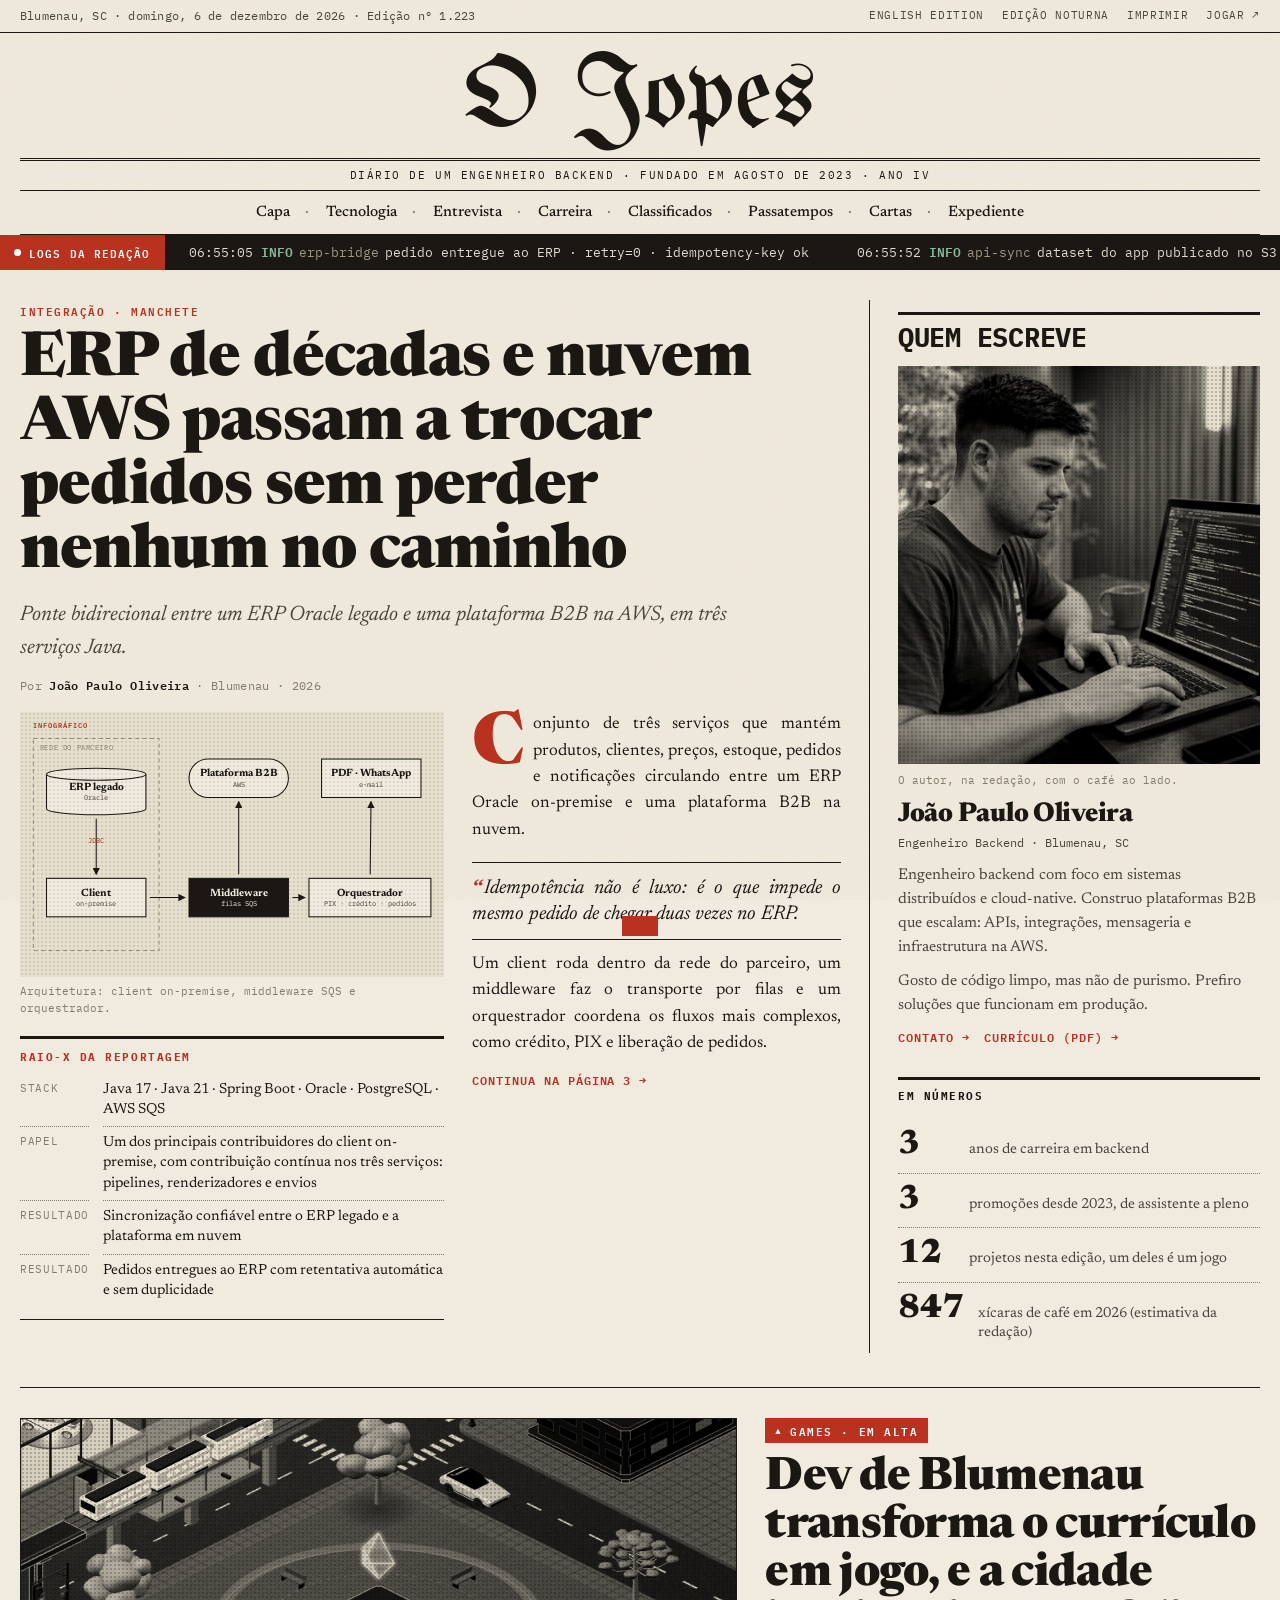
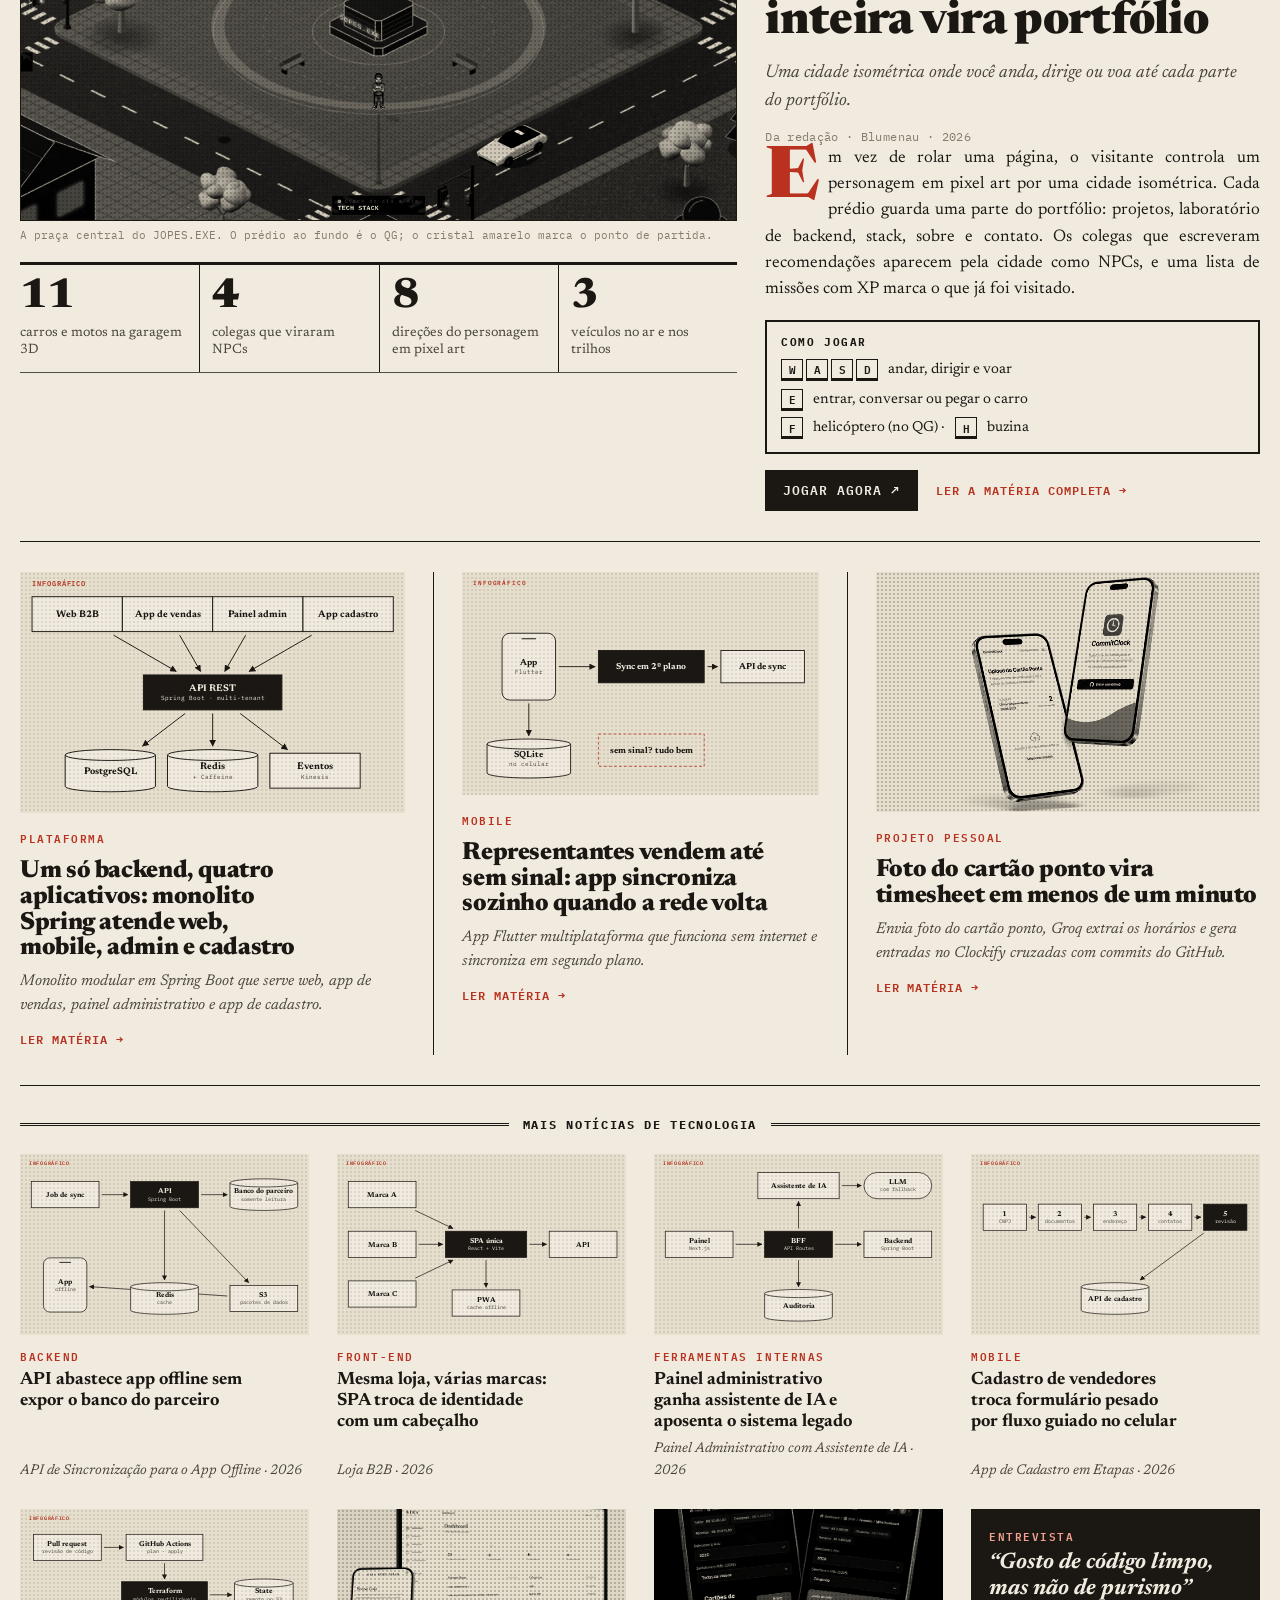
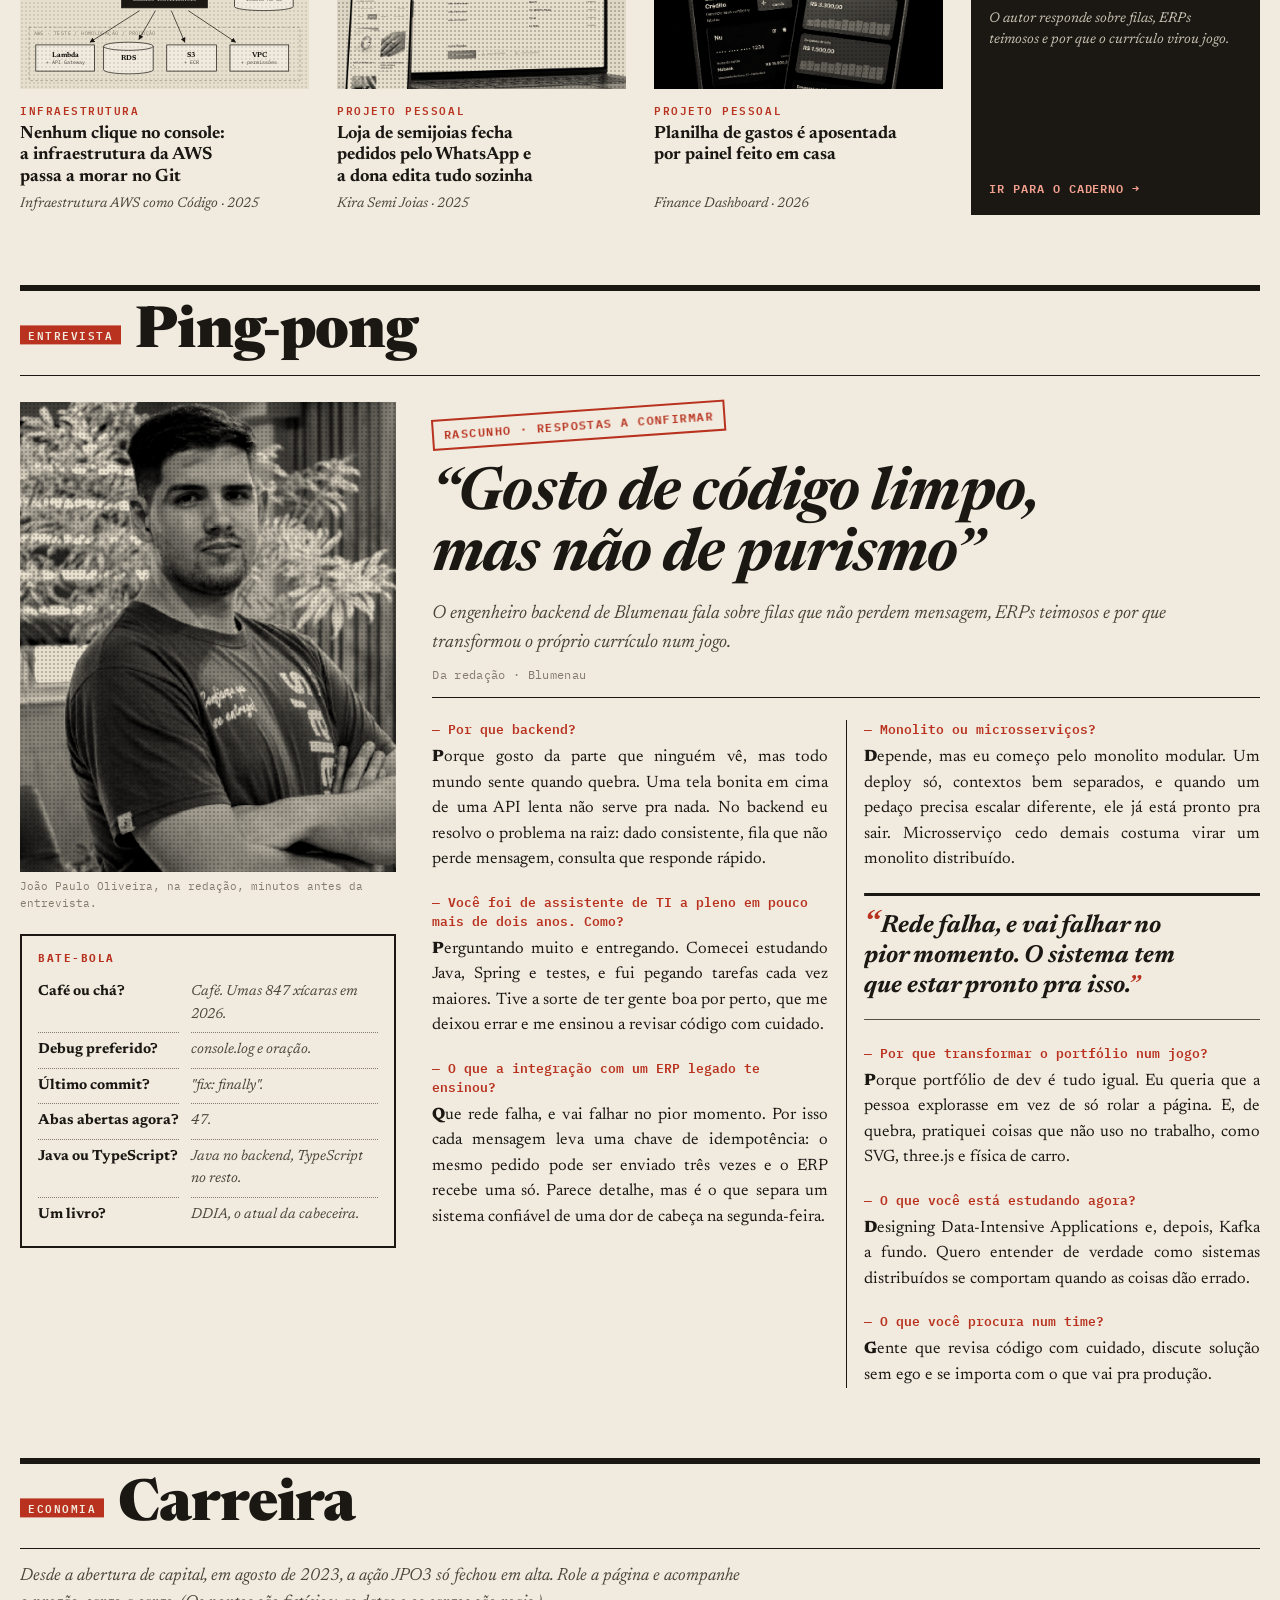
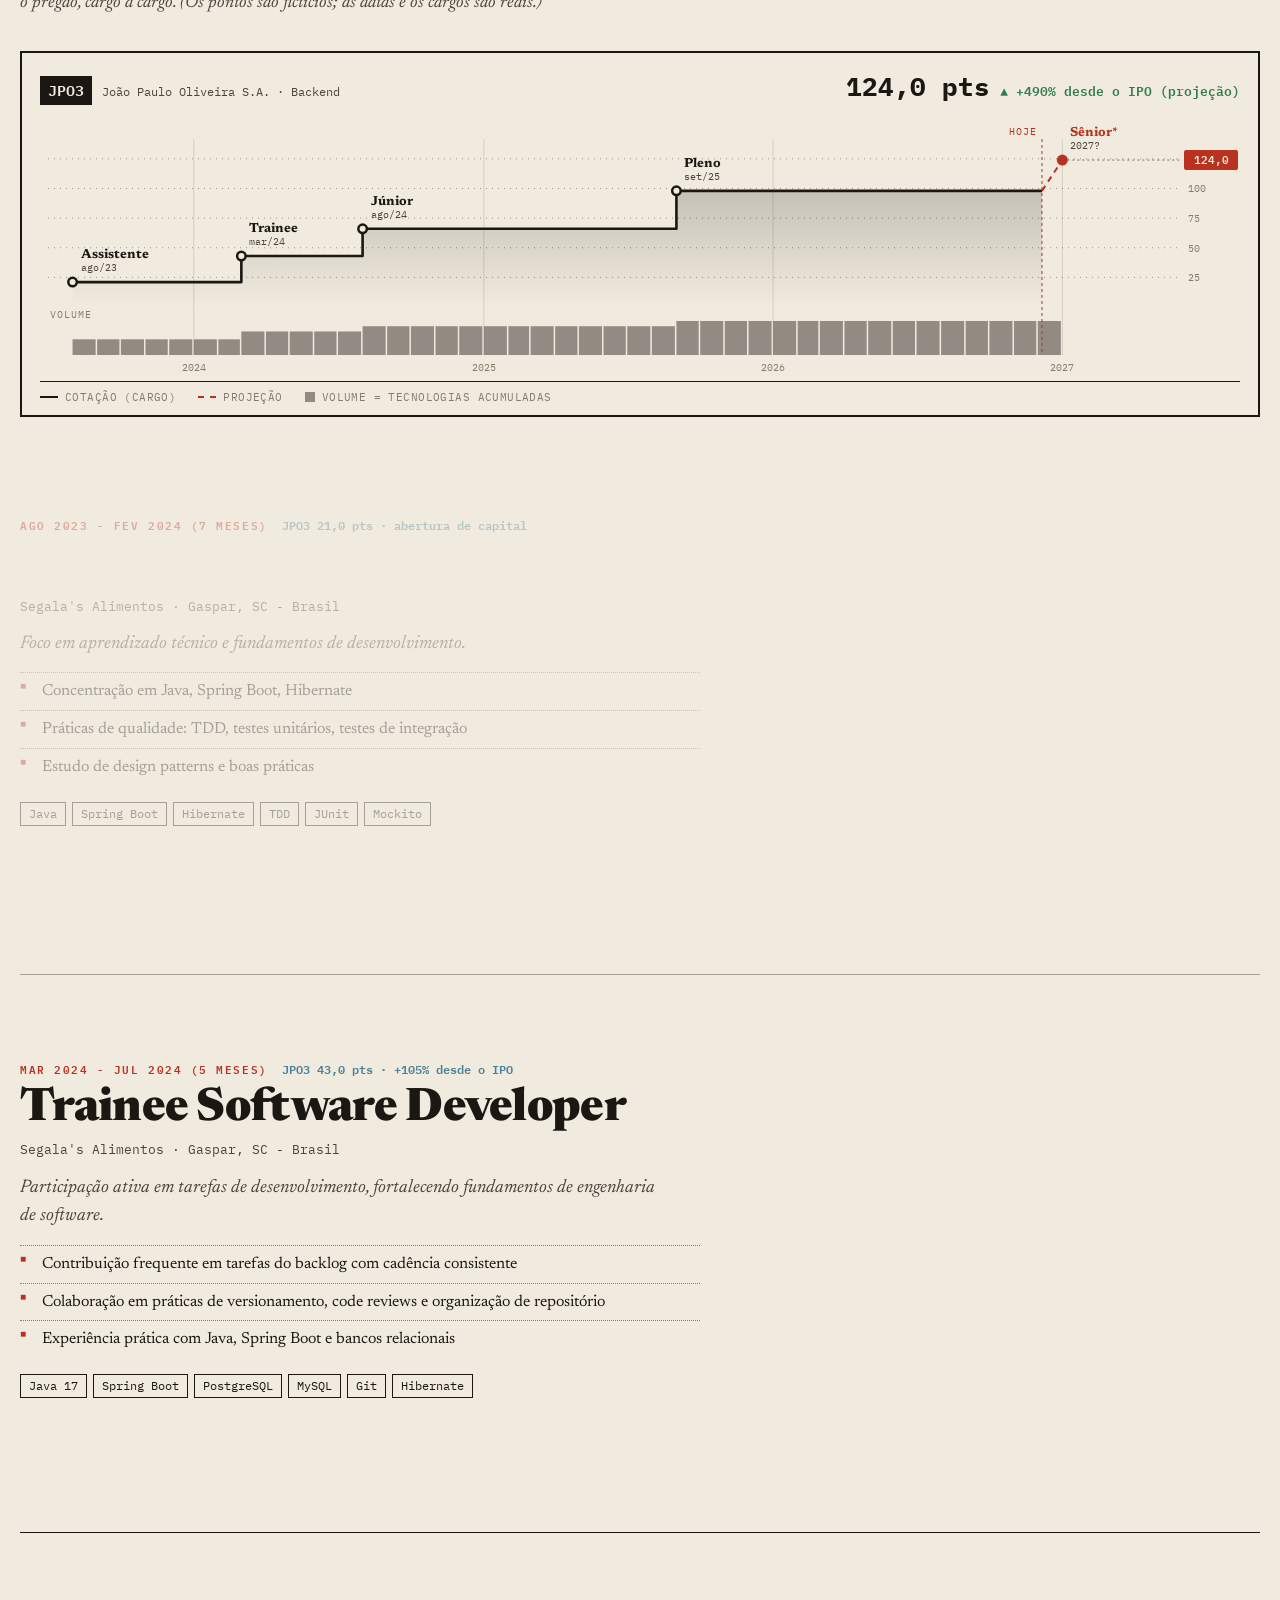
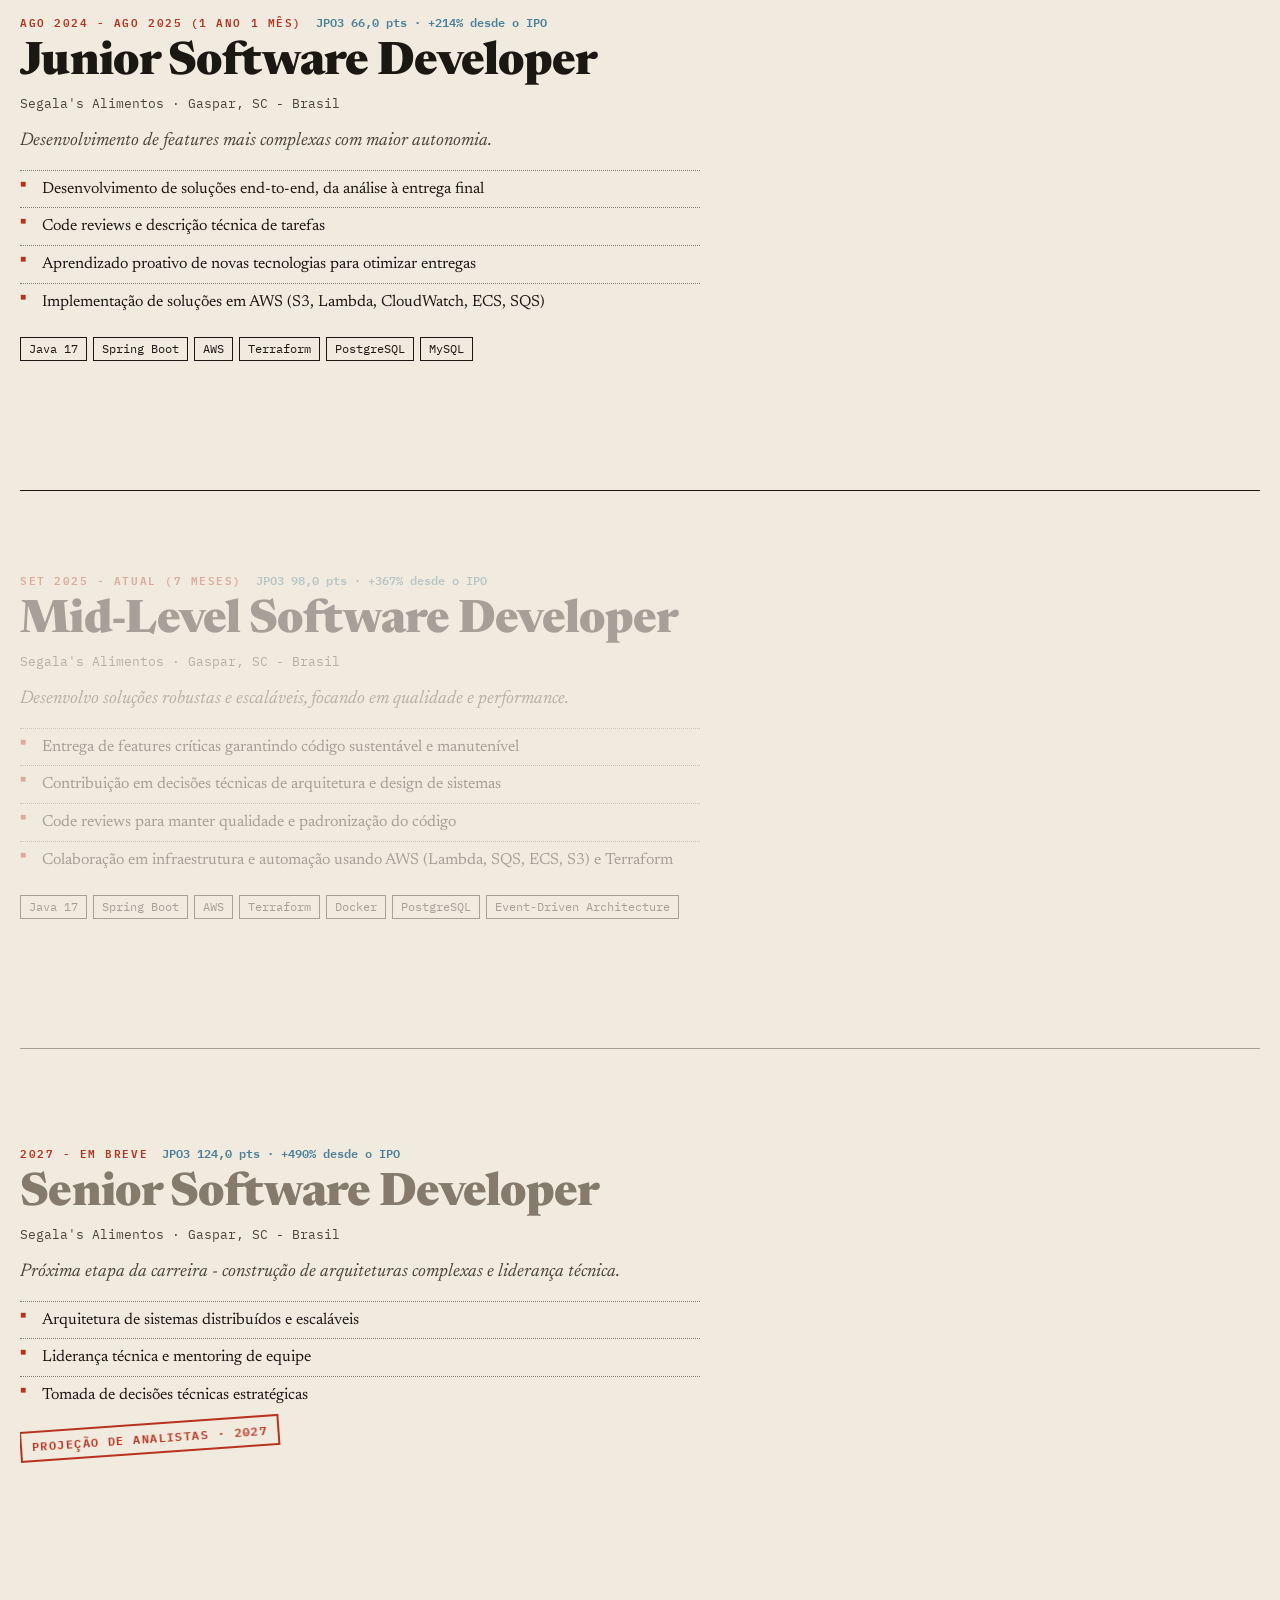
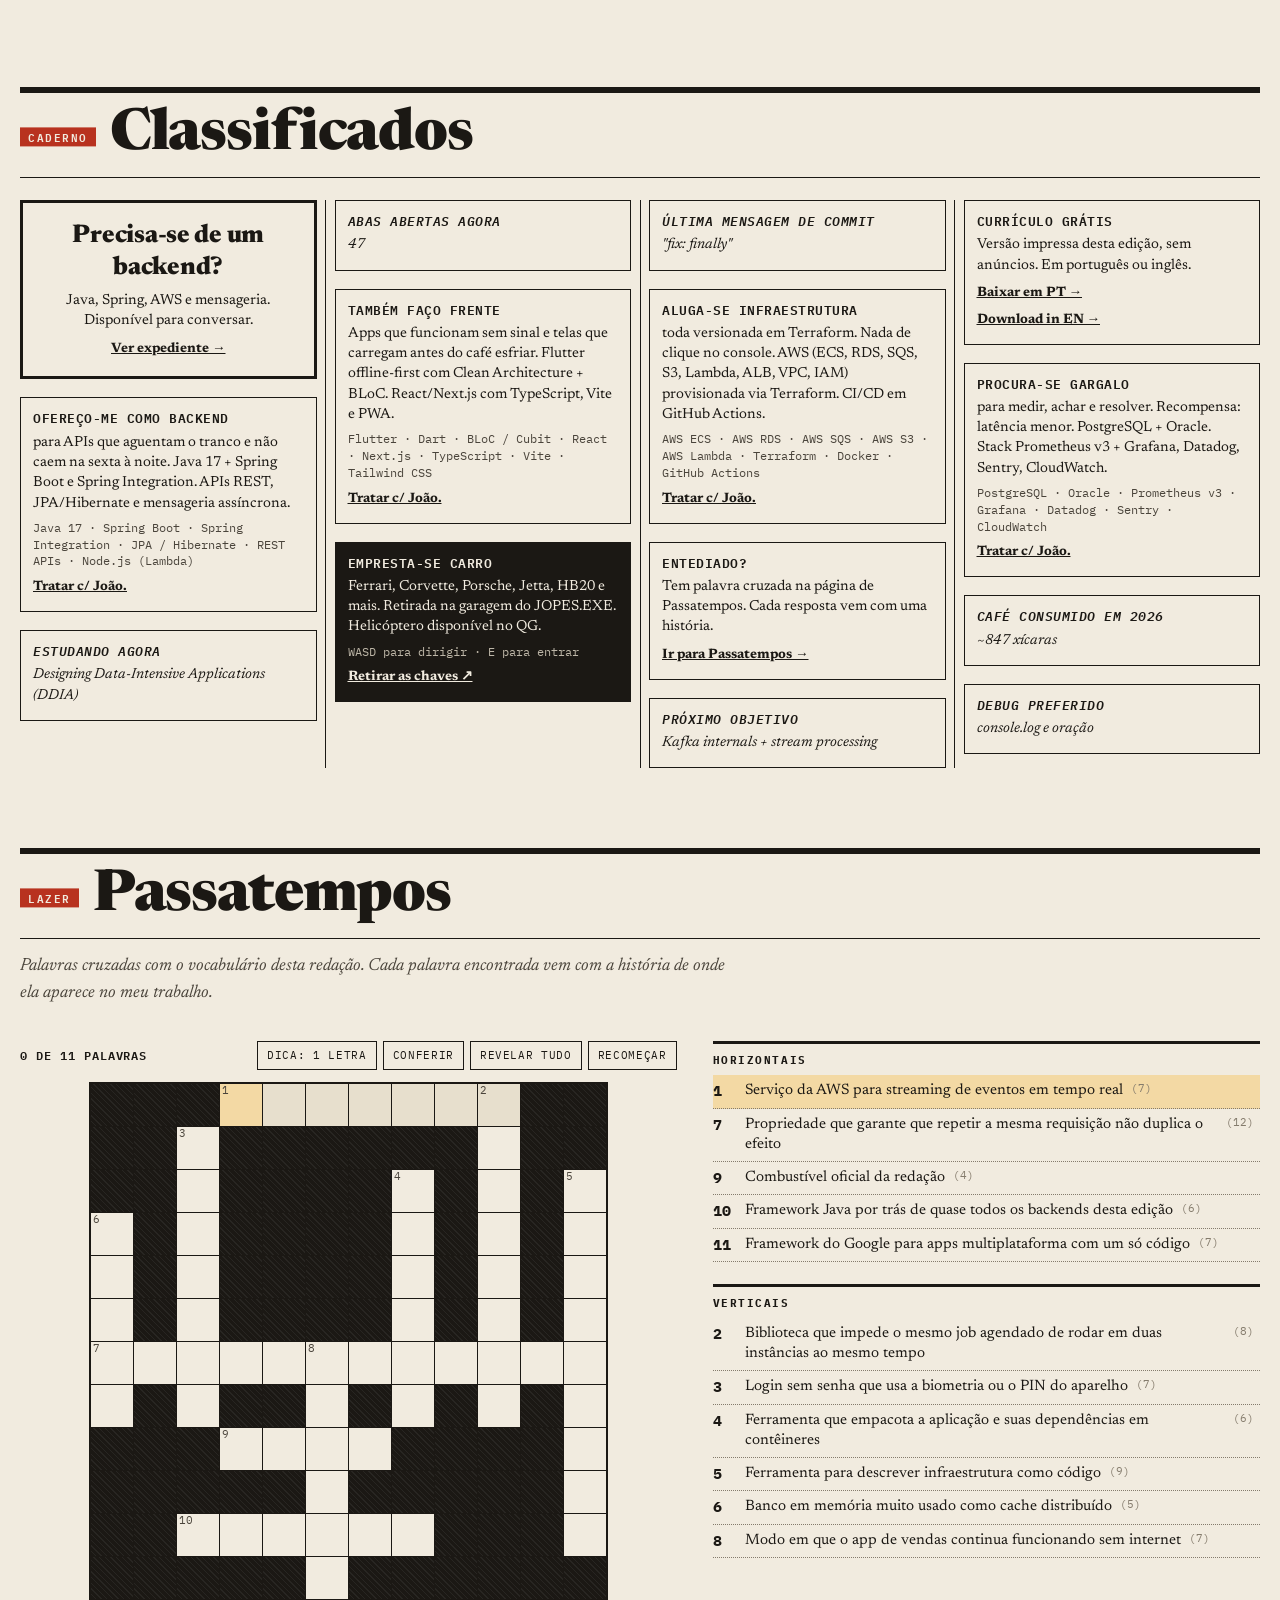
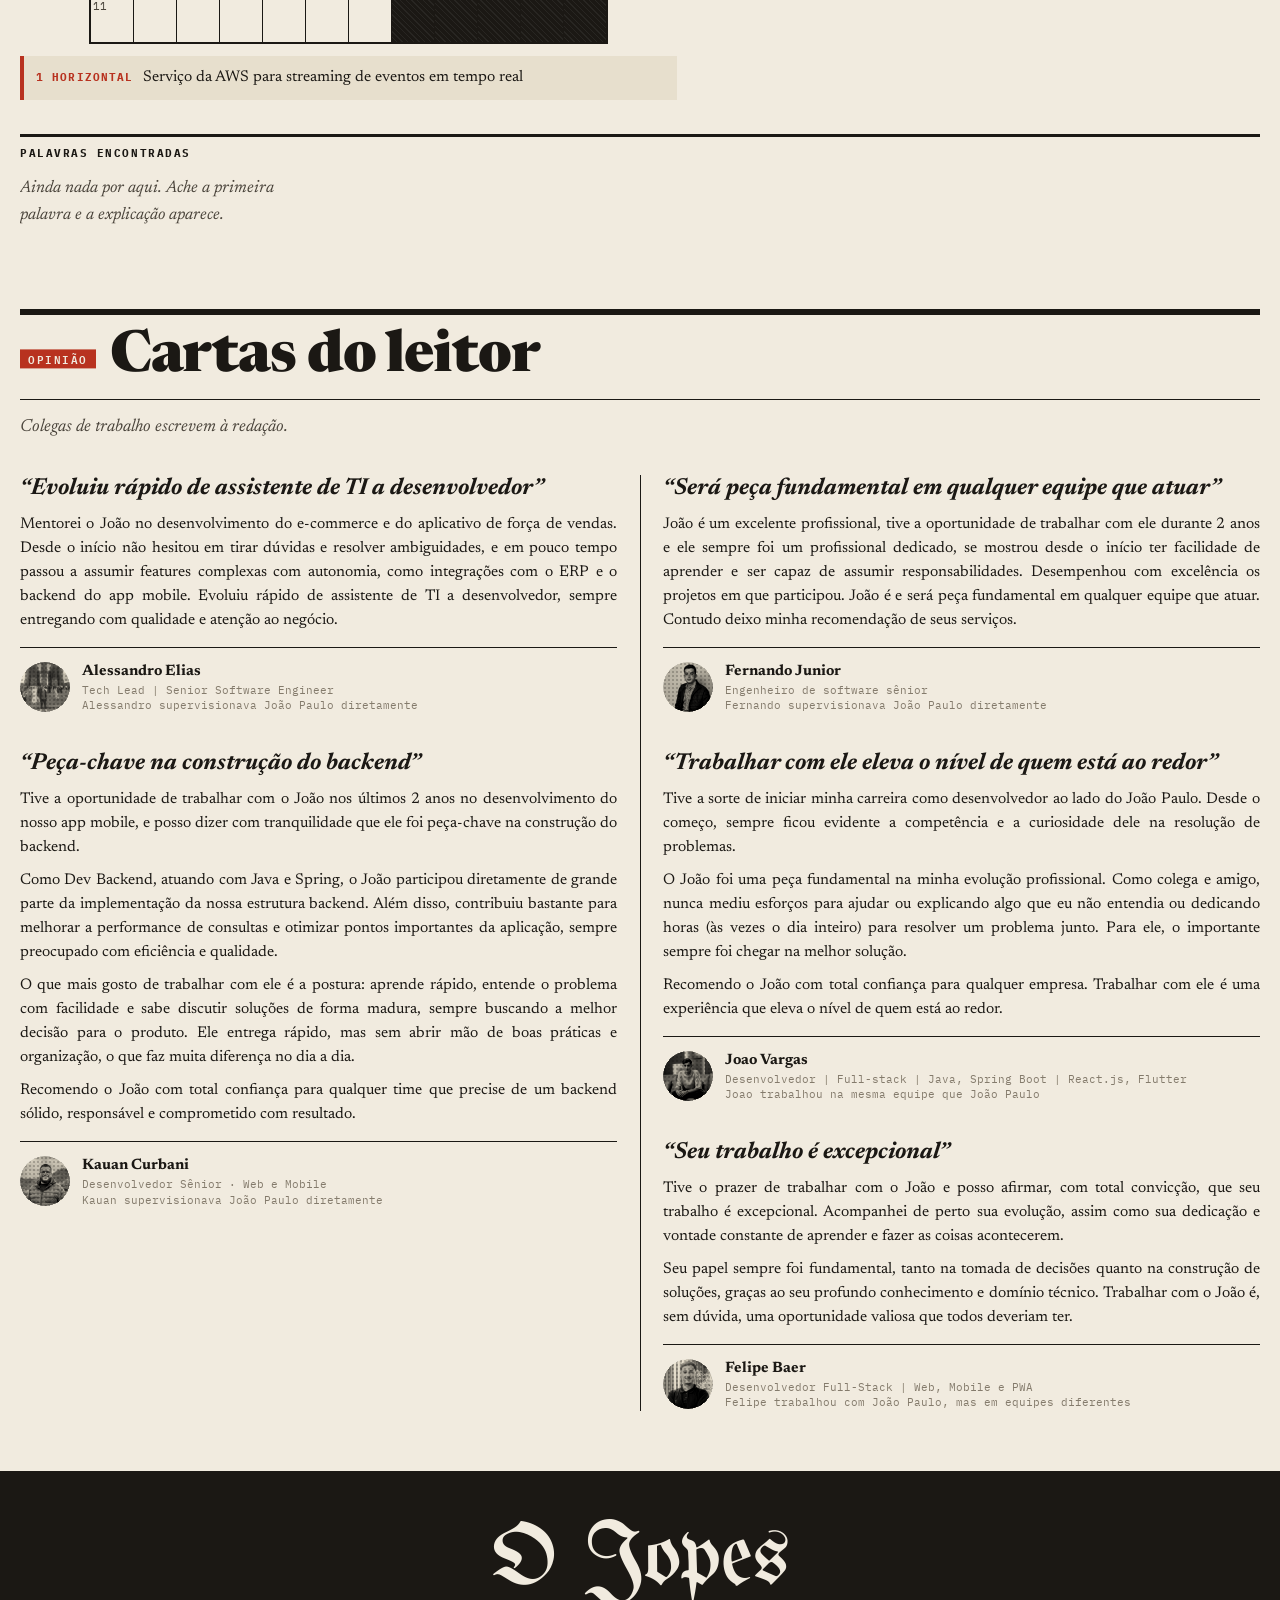
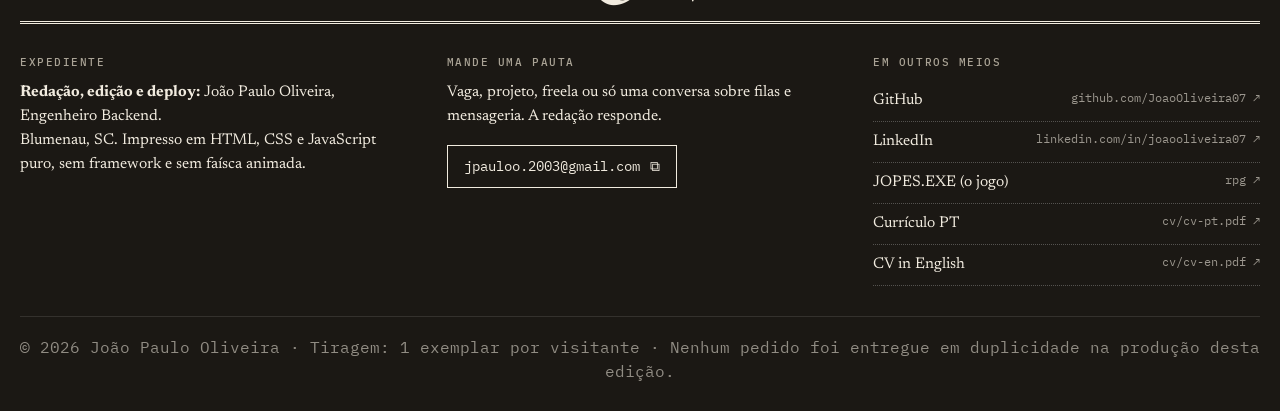
==== commit a69a3e08: "Cabeçalho enxuto e correção de vazamento no celular - Topo em uma linha fina (data + botões); saem o" ====
--- a/index.html
+++ b/index.html
@@ -53,7 +53,6 @@
   <div class="utility">
     <div class="wrap utility-inner">
       <span id="dateline">Blumenau, SC</span>
-      <a class="utility-river" href="#games" data-i18n-html="util.trending"></a>
       <span class="utility-actions">
         <button id="langBtn" type="button"></button>
         <button id="nightBtn" type="button"></button>
@@ -65,16 +64,8 @@
 
   <!-- Cabeçalho do jornal -->
   <header class="masthead wrap" id="capa">
-    <div class="ear ear-left">
-      <span class="ear-title" data-i18n="ear.l.t"></span>
-      <span data-i18n-html="ear.l"></span>
-    </div>
     <h1 class="title"><a href="#capa" id="paperName">O Jopes</a></h1>
-    <div class="ear ear-right">
-      <span class="ear-title" data-i18n="ear.r.t"></span>
-      <span data-i18n-html="ear.r"></span>
-    </div>
-    <p class="motto" id="motto"></p>
+    <p class="motto"><span id="motto"></span><span id="circulation"></span></p>
   </header>
 
   <nav class="sections wrap" id="sections" aria-label="Cadernos">
--- a/style.css
+++ b/style.css
@@ -59,28 +59,21 @@
 
 /* ---------- Barra de utilidades ---------- */
 .utility { border-bottom: 1px solid var(--ink); font-family: var(--mono); font-size: 11.5px; letter-spacing: .02em; color: var(--ink-2); }
-.utility-inner { display: flex; align-items: center; justify-content: space-between; gap: 16px; padding: 8px 0; flex-wrap: wrap; }
-.utility-river { text-decoration: none; }
-.utility-river b { color: var(--red); font-weight: 600; }
-.utility-river:hover { color: var(--ink); }
-.utility-actions { display: flex; gap: 18px; }
+.utility-inner { display: flex; align-items: center; justify-content: space-between; gap: 8px 16px; padding: 7px 0; flex-wrap: wrap; }
+.utility-actions { display: flex; gap: 18px; flex-wrap: wrap; }
+/* textos com versão longa (.lg) e curta (.sm): a curta só aparece no celular */
+.utility .t-short, .masthead .t-short { display: none; }
 .utility-actions button, .utility-actions a { text-decoration: none; color: var(--ink-2); text-transform: uppercase; letter-spacing: .06em; font-size: 11px; }
 .utility-actions button:hover, .utility-actions a:hover { color: var(--red); }
 
 /* ---------- Cabeçalho ---------- */
-.masthead {
-  display: grid; grid-template-columns: 1fr auto 1fr; align-items: center; gap: 24px;
-  padding: 26px 0 14px;
-}
-.title { font-family: var(--black); font-weight: 400; font-size: clamp(3.6rem, 10vw, 8.4rem); line-height: .9; letter-spacing: .01em; text-align: center; }
+/* cabeçalho enxuto: só o título e o lema (data e botões ficam na linha fina de cima) */
+.masthead { padding: 18px 0 0; text-align: center; }
+.title { font-family: var(--black); font-weight: 400; font-size: clamp(3.2rem, 8vw, 6.4rem); line-height: .95; letter-spacing: .01em; }
 .title a { text-decoration: none; }
-.ear { font-size: 13px; line-height: 1.35; color: var(--ink-2); border: 1px solid var(--ink); padding: 10px 12px; max-width: 190px; font-style: italic; }
-.ear-left { justify-self: start; }
-.ear-right { justify-self: end; text-align: right; }
-.ear-title { display: block; font-family: var(--mono); font-style: normal; font-size: 10px; text-transform: uppercase; letter-spacing: .12em; color: var(--red); margin-bottom: 4px; }
 .motto {
-  grid-column: 1 / -1; text-align: center; font-family: var(--mono); font-size: 11.5px; letter-spacing: .14em; text-transform: uppercase;
-  border-top: 3px double var(--ink); border-bottom: 1px solid var(--ink); padding: 7px 0; margin-top: 10px;
+  text-align: center; font-family: var(--mono); font-size: 11px; letter-spacing: .14em; text-transform: uppercase;
+  border-top: 3px double var(--ink); border-bottom: 1px solid var(--ink); padding: 6px 0; margin-top: 10px;
 }
 
 .sections { display: flex; justify-content: center; flex-wrap: wrap; border-bottom: 1px solid var(--ink); }
@@ -282,7 +275,7 @@
 .iv-grid { display: grid; grid-template-columns: minmax(0, 1fr) minmax(0, 2.2fr); gap: 36px; margin-top: 26px; align-items: start; }
 .iv-side { position: sticky; top: 72px; }
 .iv-photo { aspect-ratio: 4 / 5; }
-.iv-photo img { object-position: 28% 20%; }
+.iv-photo img { object-position: 46% 0%; }
 .iv-quick { margin-top: 22px; border: 2px solid var(--ink); padding: 14px 16px; }
 .iv-quick h3 { font-family: var(--mono); font-size: 11px; letter-spacing: .14em; text-transform: uppercase; color: var(--red); margin-bottom: 8px; }
 .iv-quick dl { display: grid; grid-template-columns: auto 1fr; gap: 0 12px; font-size: 14.5px; }
@@ -580,6 +573,9 @@
 .rise.in { opacity: 1; transform: none; }
 
 /* ---------- Animações de jornal ---------- */
+/* trava: nenhuma animação (carimbo ampliado, etiqueta girando...) pode alargar a página no celular.
+   overflow: clip não cria rolagem, então o position: sticky continua funcionando */
+main, .masthead, .colophon { overflow-x: clip; }
 /* imagens "imprimindo": retícula grossa e tinta forte que assentam na imagem final */
 .print-img.anim img { opacity: .35; filter: grayscale(1) contrast(1.8) brightness(1.2); transition: opacity 1.2s ease, filter 1.6s ease, transform 1.2s ease; }
 .print-img.anim::after { background-size: 16px 16px; opacity: .55; transition: background-size 1.6s cubic-bezier(.2,.8,.2,1), opacity 1.6s ease; }
@@ -609,7 +605,7 @@
 .band.anim.seen::before, .band.anim.seen::after { transform: scaleX(1); }
 
 /* carimbos batendo na página */
-.stamp.anim { opacity: 0; transform: rotate(-4deg) scale(2.4); transition: opacity .2s ease .2s, transform .45s cubic-bezier(.3,1.7,.5,1) .2s; }
+.stamp.anim { opacity: 0; transform-origin: left center; transform: rotate(-4deg) scale(1.6); transition: opacity .2s ease .2s, transform .45s cubic-bezier(.3,1.7,.5,1) .2s; }
 .stamp.anim.seen { opacity: 1; transform: rotate(-4deg); }
 
 /* quadros de apoio entram linha a linha */
@@ -649,10 +645,21 @@
 }
 @media (max-width: 680px) {
   body { font-size: 16px; }
-  .masthead { grid-template-columns: 1fr; padding-top: 18px; }
-  .ear { display: none; }
-  .sections a { padding: 8px 10px; font-size: 14px; }
-  .utility-river { display: none; }
+  .masthead { padding-top: 14px; }
+  /* topo compacto no celular: uma linha fina, lema curto e menu em uma linha que rola para o lado */
+  .utility-inner { flex-wrap: nowrap; }
+  .utility .t-long, .masthead .t-long { display: none; }
+  .utility .t-short, .masthead .t-short { display: inline; }
+  #printBtn { display: none; }
+  .utility-actions { gap: 14px; flex-wrap: nowrap; }
+  .utility-actions .t-short { font-size: 12.5px; }
+  .sections {
+    flex-wrap: nowrap; justify-content: flex-start; overflow-x: auto; scrollbar-width: none; -webkit-overflow-scrolling: touch;
+    -webkit-mask: linear-gradient(90deg, #000 85%, transparent); mask: linear-gradient(90deg, #000 85%, transparent);
+  }
+  .sections::-webkit-scrollbar { display: none; }
+  .sections a { padding: 9px 12px; font-size: 14.5px; white-space: nowrap; flex: none; }
+  .sections a:first-child { padding-left: 0; }
   .lead-body { grid-template-columns: 1fr; }
   .side { grid-template-columns: 1fr; }
   .more-grid { grid-template-columns: 1fr; }
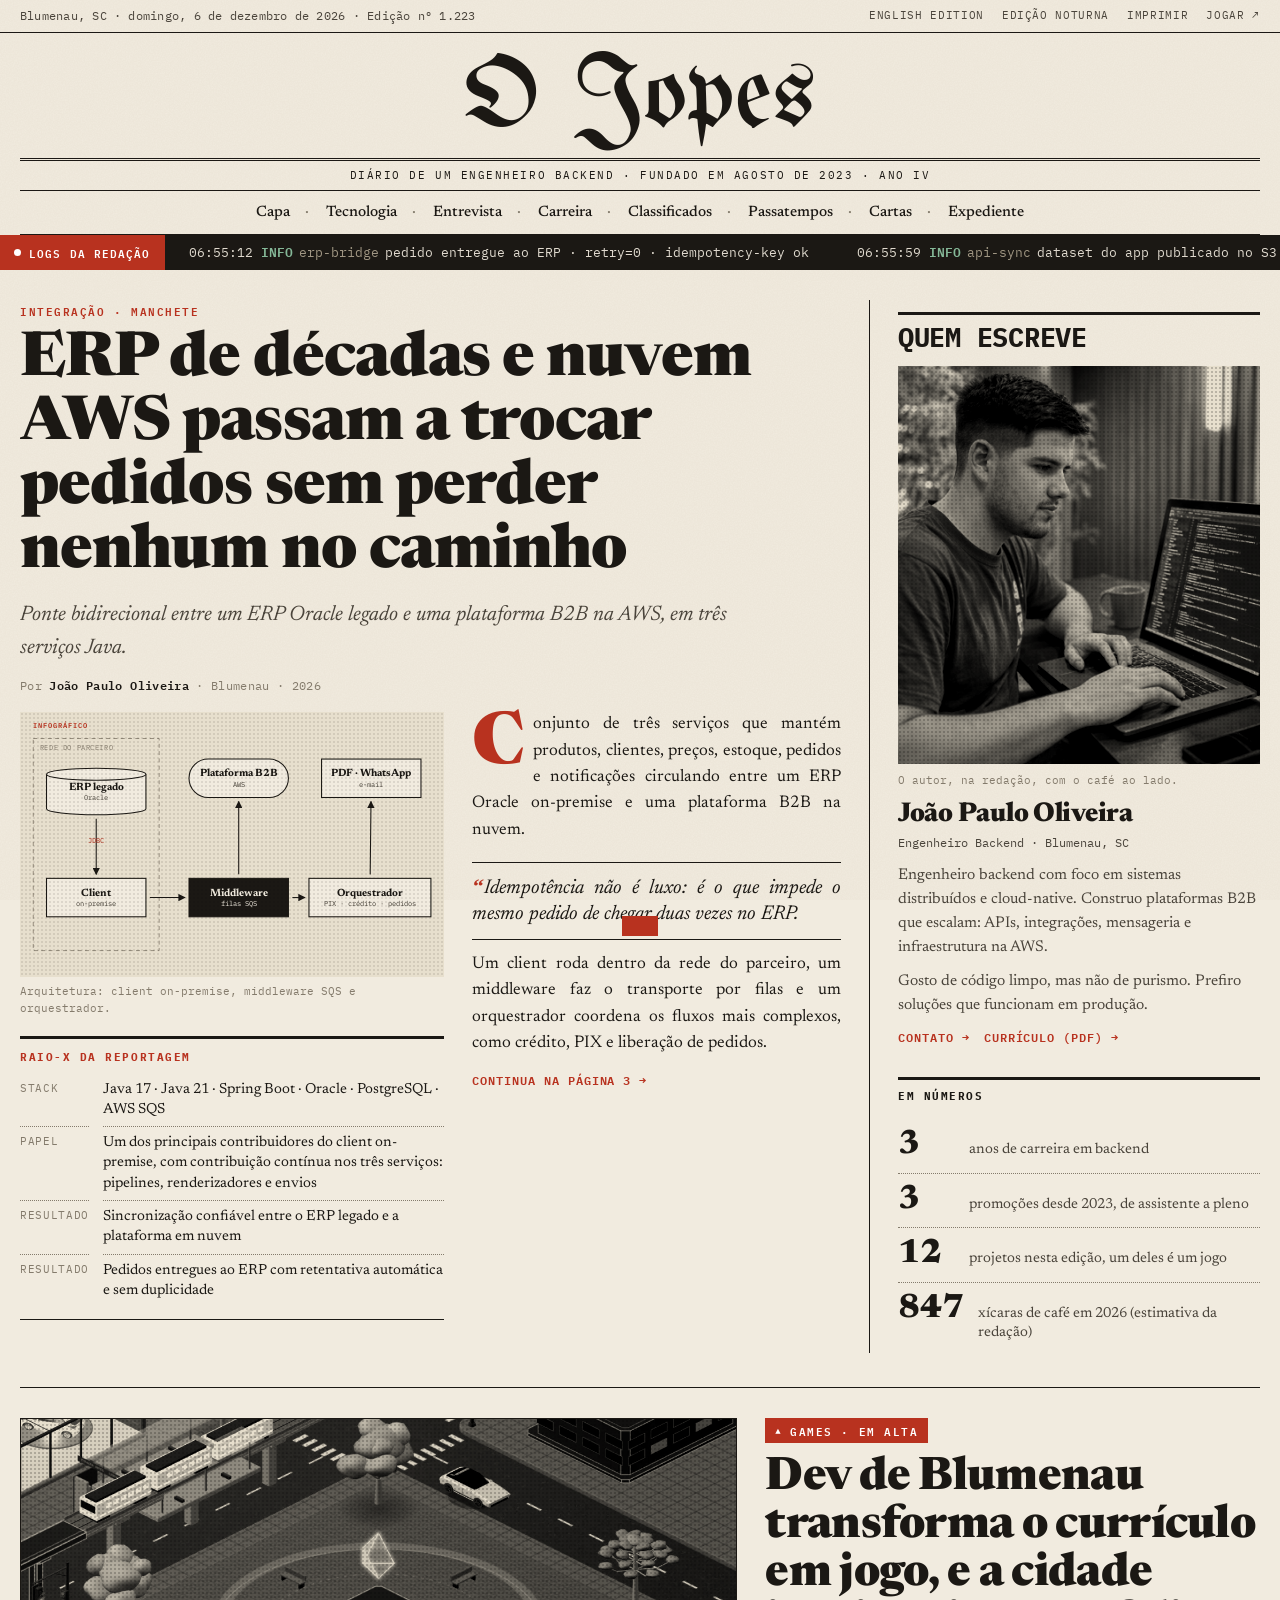
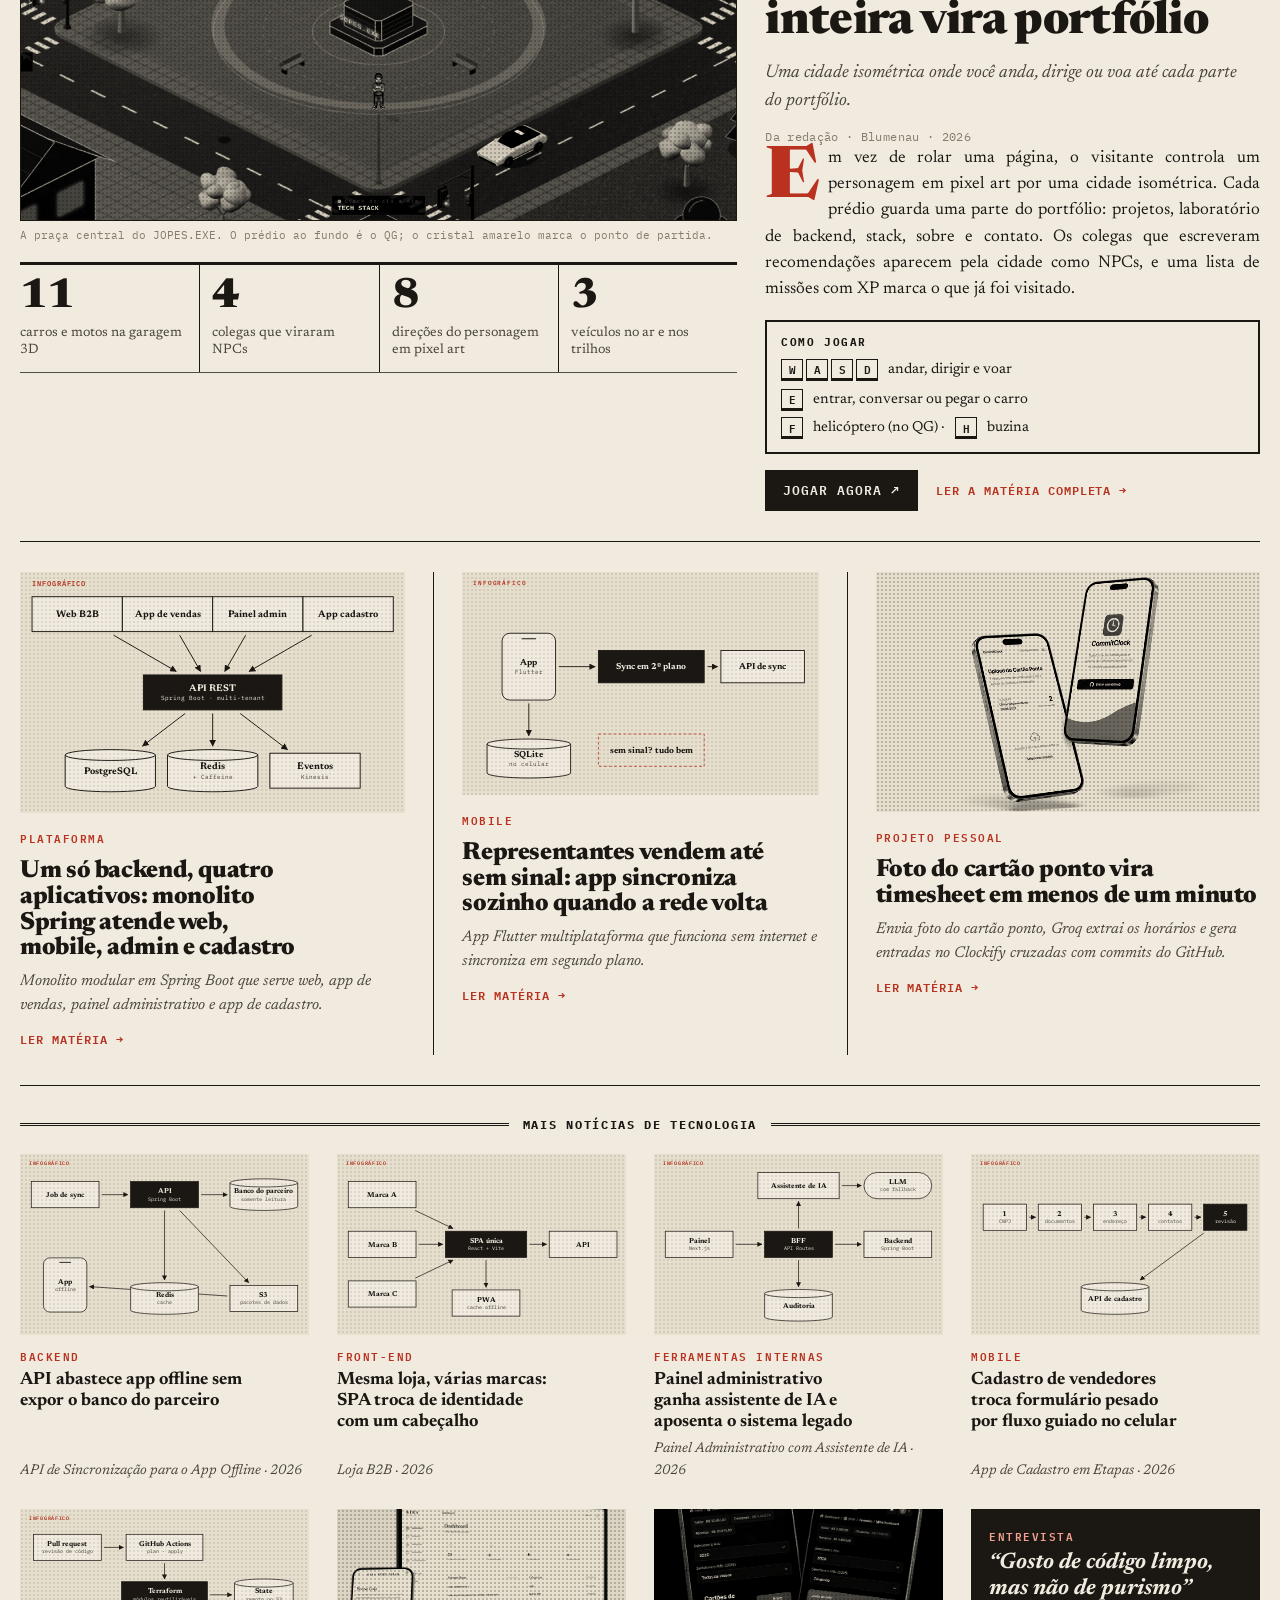
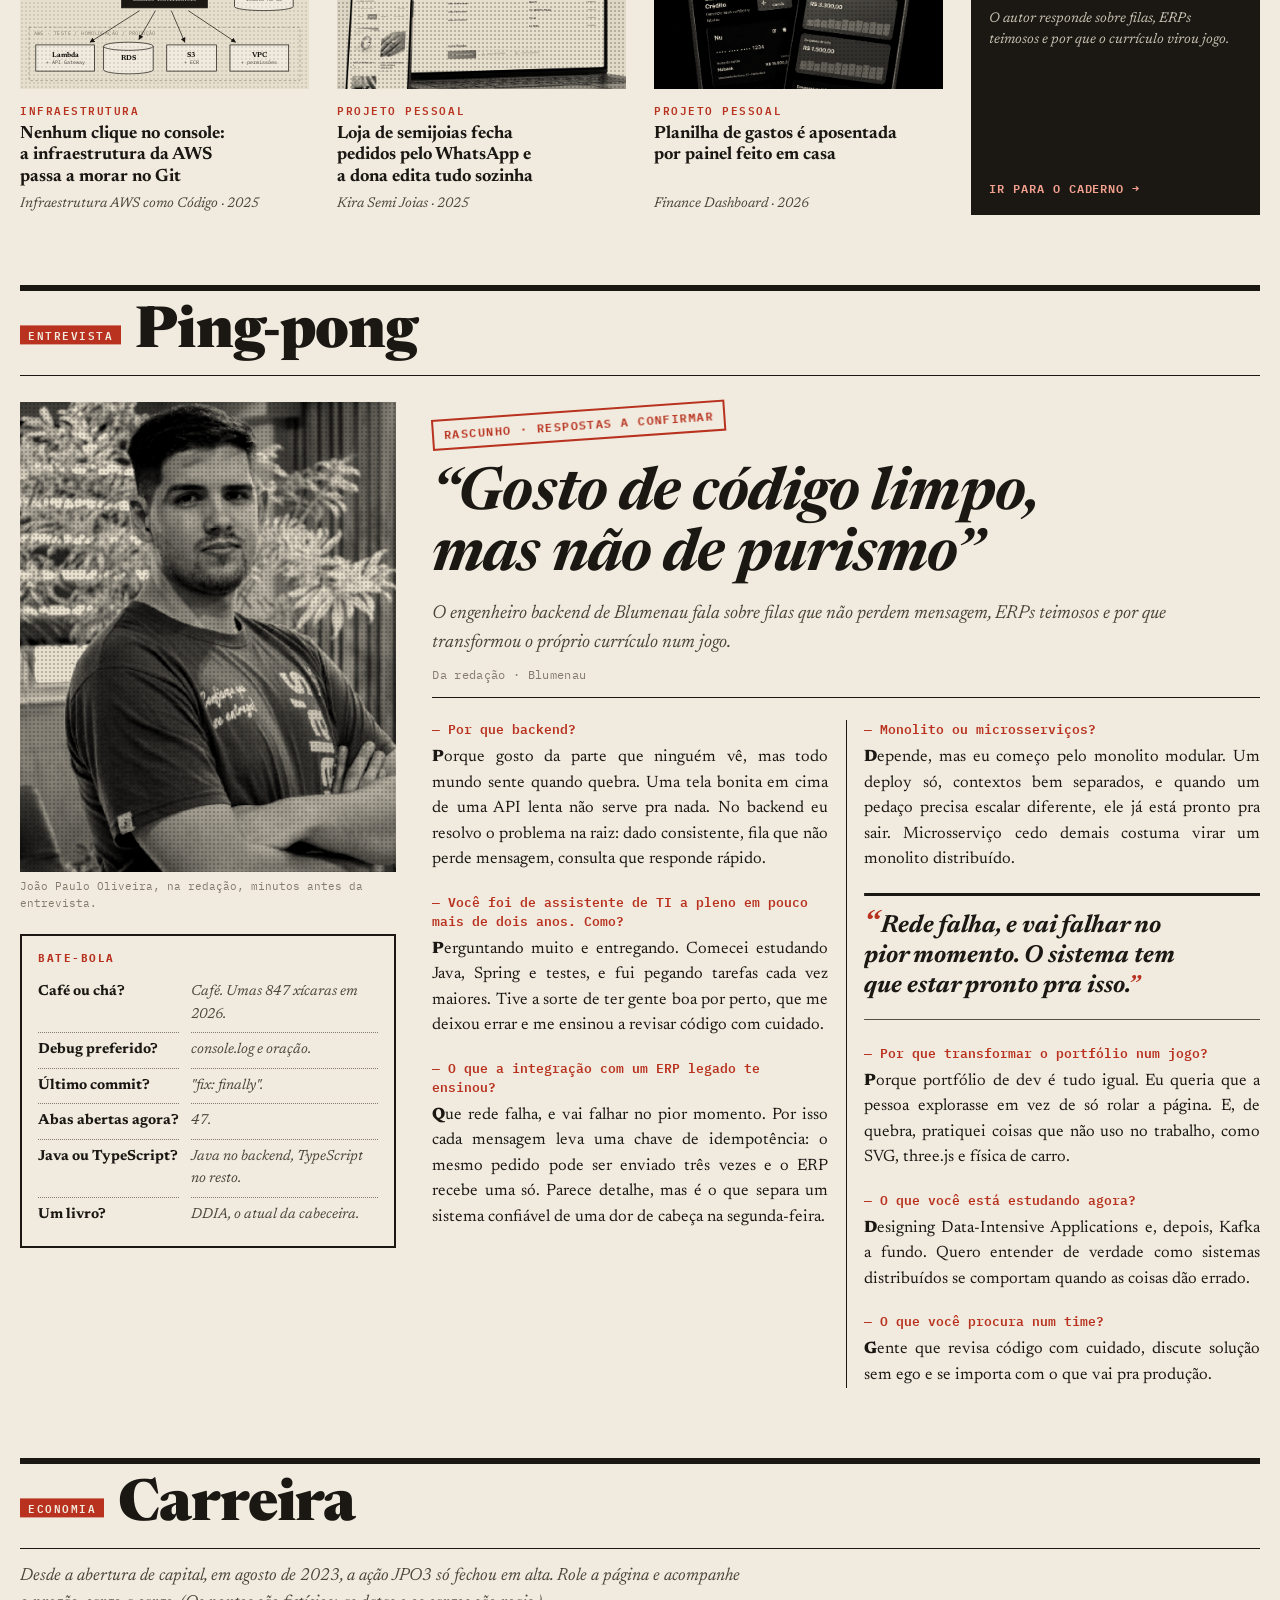
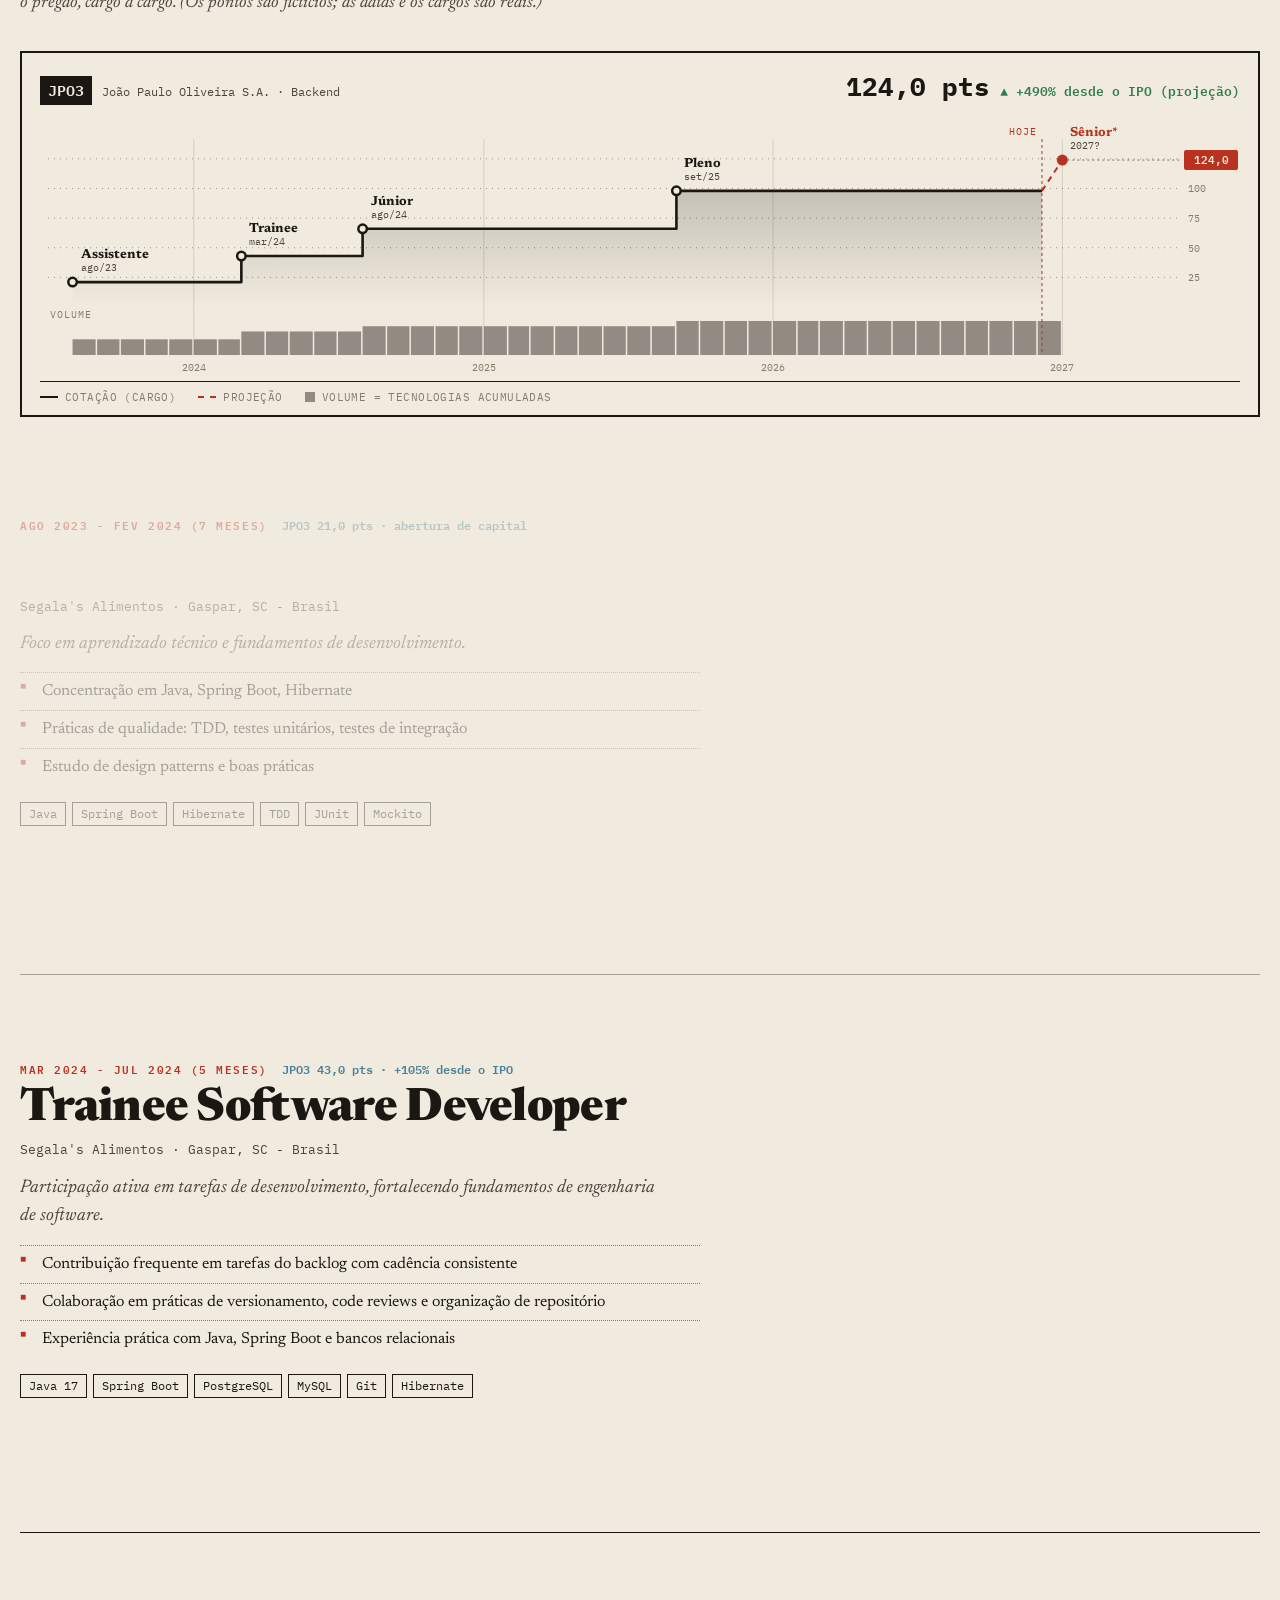
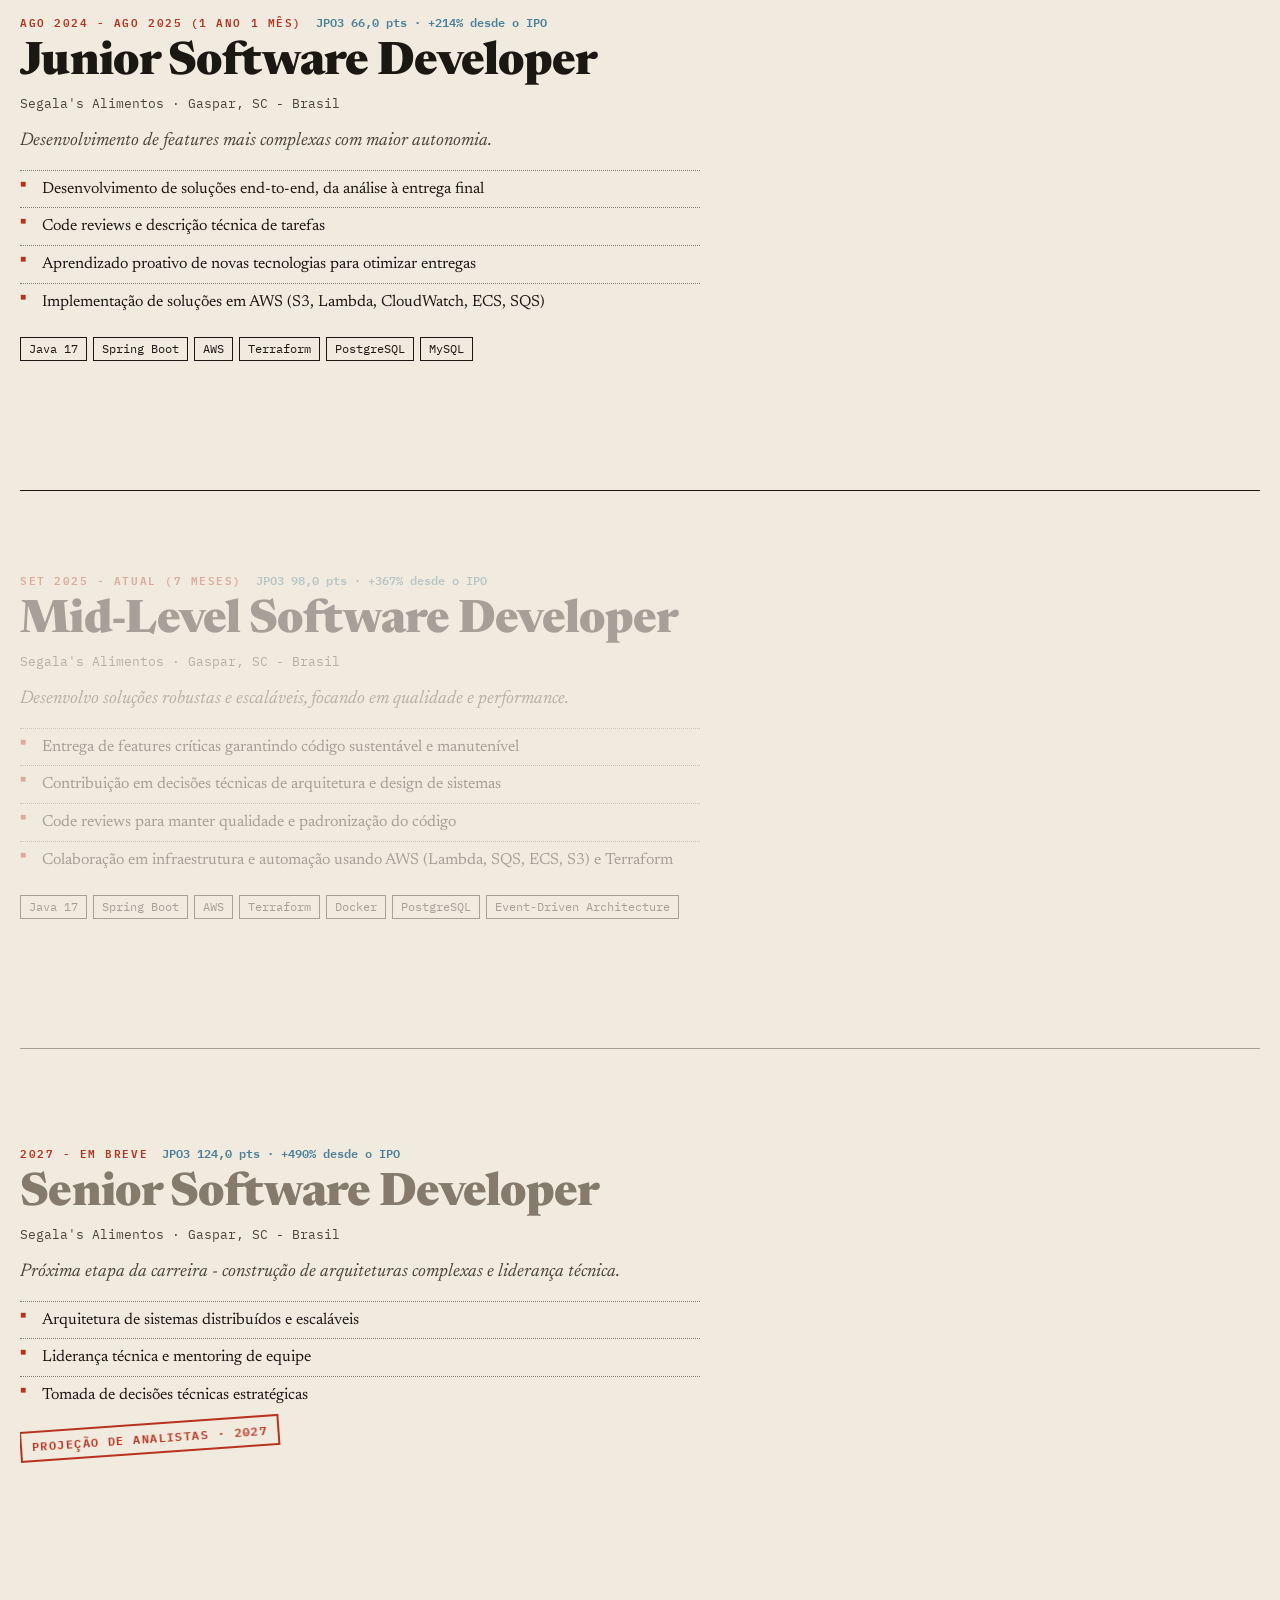
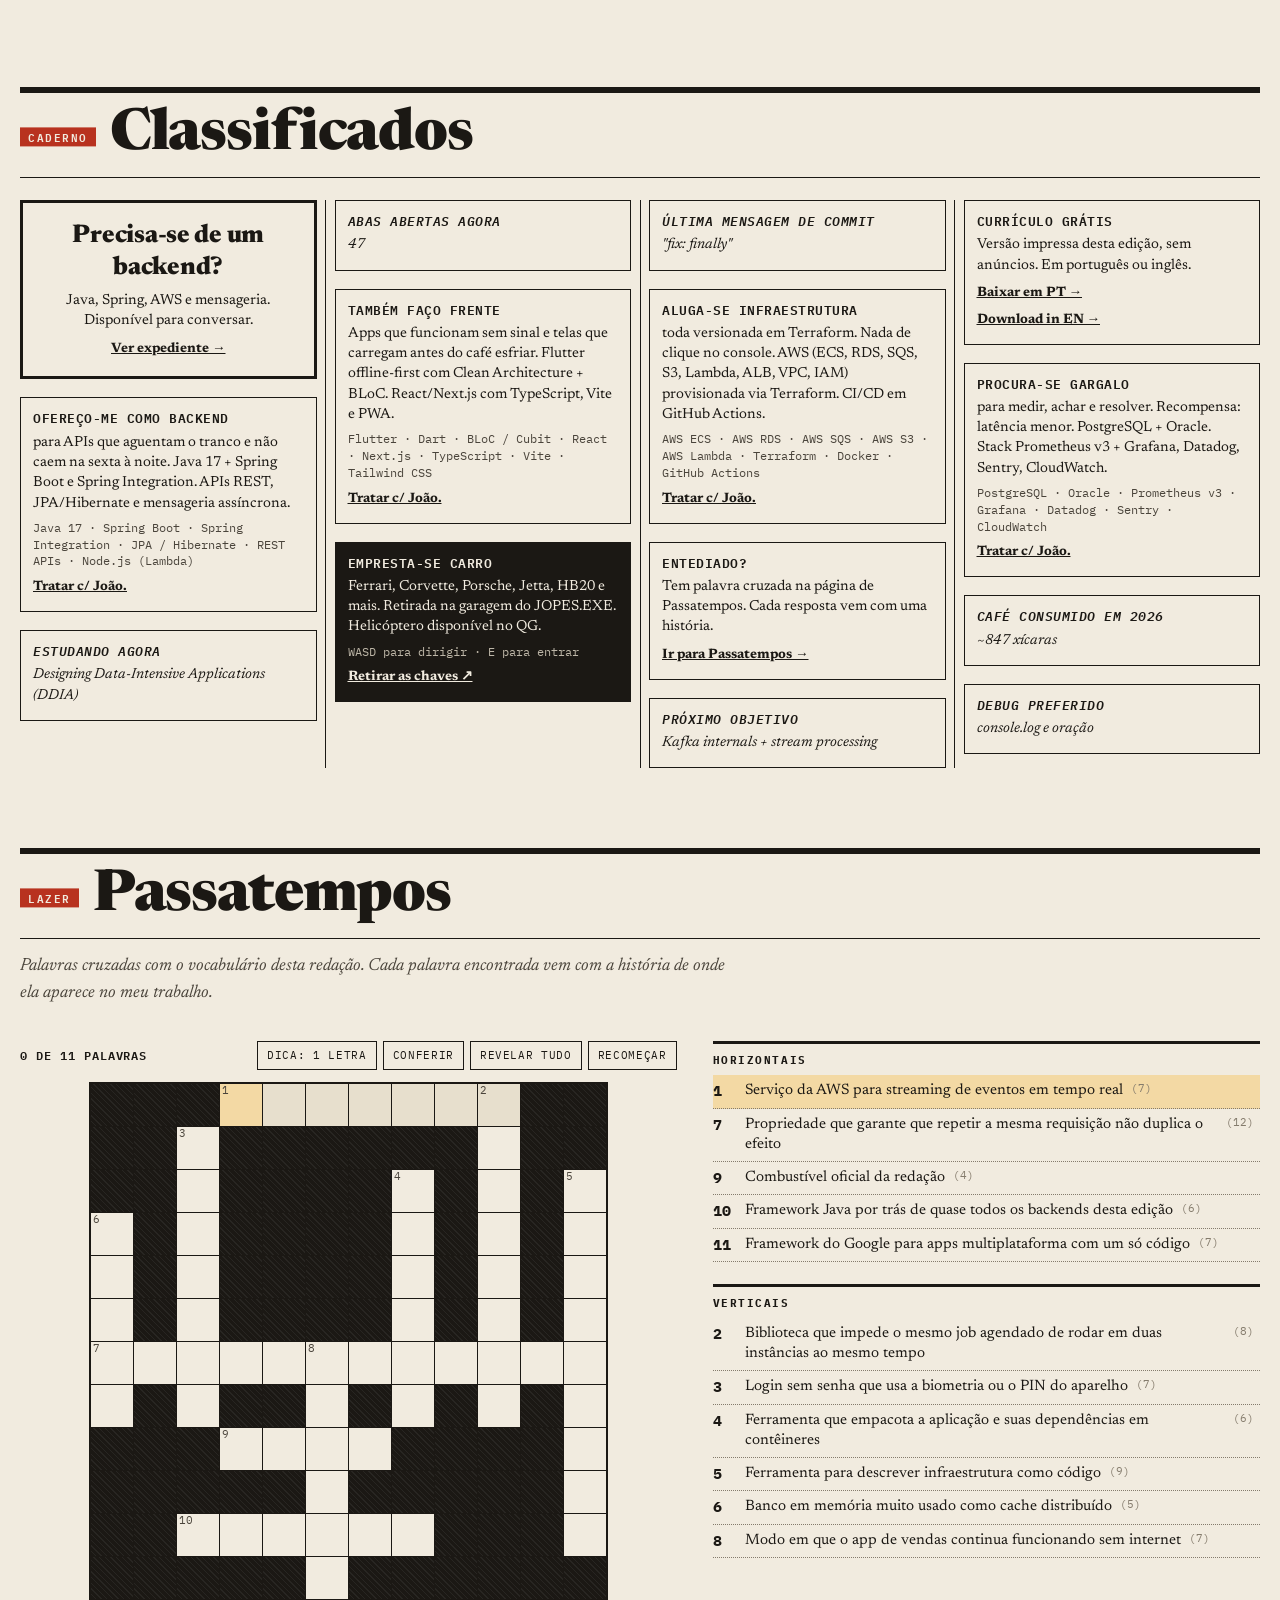
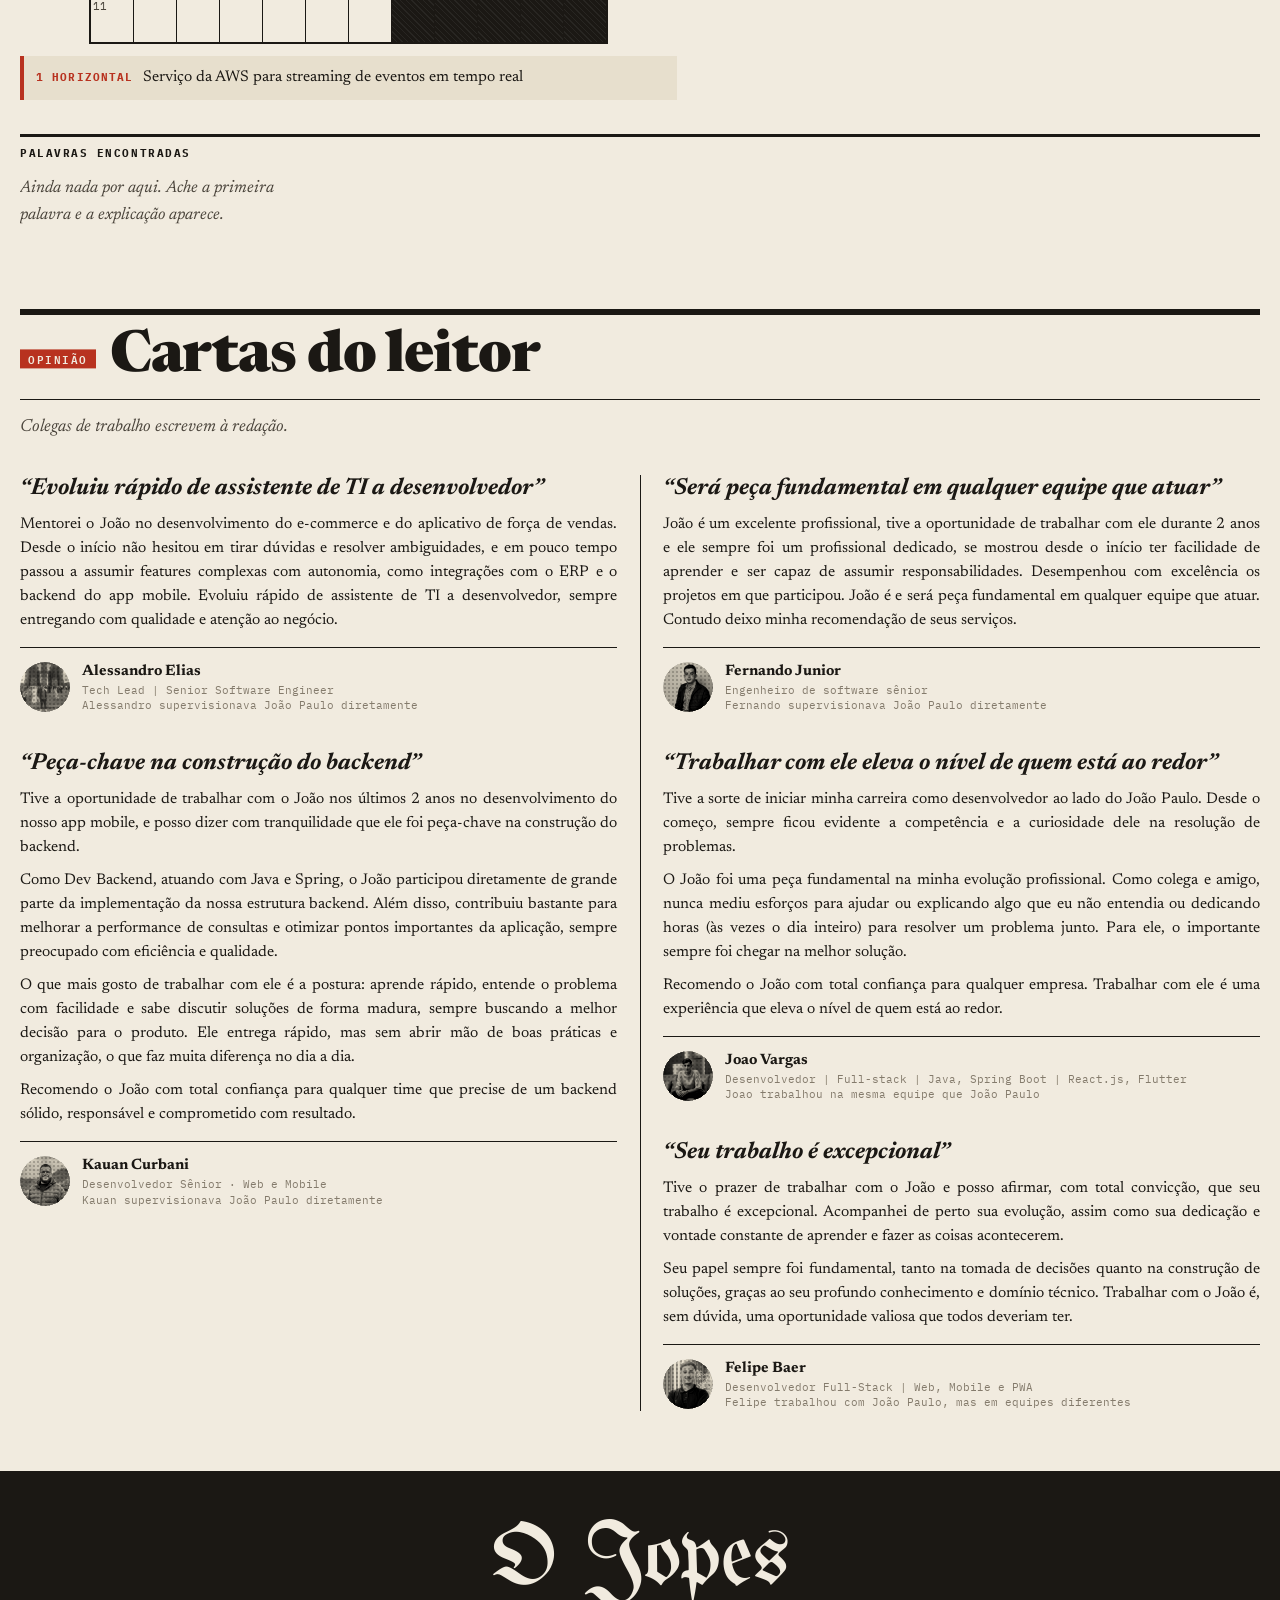
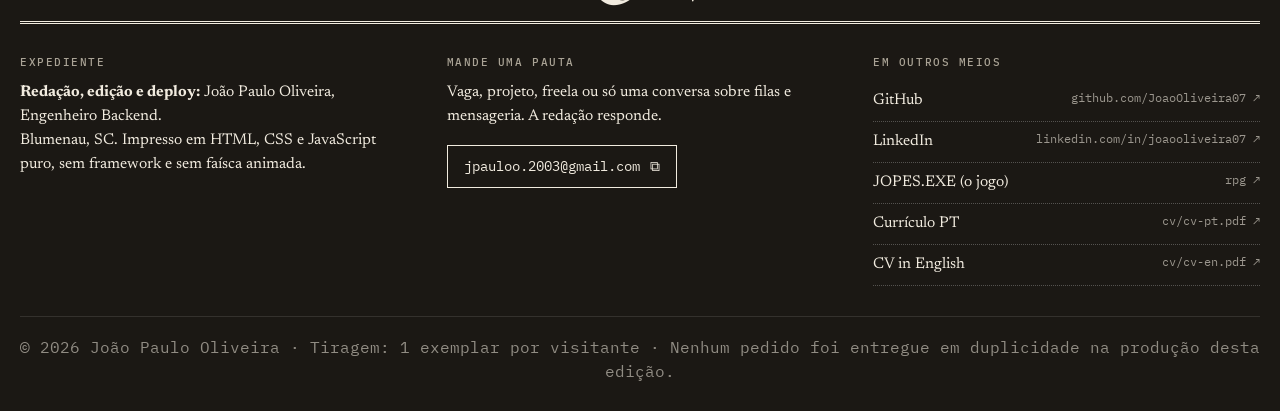
==== commit 717772f7: "Preparar para www.jopes.com.br (Vercel) - og:url, og:image, canonical e link dos CVs apontam para ww" ====
--- a/index.html
+++ b/index.html
@@ -8,20 +8,20 @@
   <meta name="theme-color" content="#f1ebdf">
   <link rel="icon" href="favicon.svg" type="image/svg+xml">
   <link rel="apple-touch-icon" href="img/og.png">
-  <!-- Prévia ao compartilhar (LinkedIn, WhatsApp, X...). SITE_URL: troque se o domínio mudar. -->
+  <!-- Prévia ao compartilhar (LinkedIn, WhatsApp, X...). Endereço do site: www.jopes.com.br (troque aqui se o domínio mudar). -->
   <meta property="og:type" content="website">
   <meta property="og:site_name" content="O Jopes">
   <meta property="og:title" content="O Jopes — João Paulo Oliveira, engenheiro backend">
   <meta property="og:description" content="Portfólio em forma de jornal: projetos, carreira, cartas de colegas, uma palavra cruzada e um RPG. Java, Spring Boot, AWS e mensageria.">
-  <meta property="og:url" content="https://joaooliveira07.github.io/portfolio-joao-v2/">
-  <meta property="og:image" content="https://joaooliveira07.github.io/portfolio-joao-v2/img/og.png">
+  <meta property="og:url" content="https://www.jopes.com.br/">
+  <meta property="og:image" content="https://www.jopes.com.br/img/og.png">
   <meta property="og:image:width" content="1200">
   <meta property="og:image:height" content="630">
   <meta property="og:image:alt" content="Capa do jornal O Jopes com a foto de João Paulo Oliveira">
   <meta property="og:locale" content="pt_BR">
   <meta property="og:locale:alternate" content="en_US">
   <meta name="twitter:card" content="summary_large_image">
-  <link rel="canonical" href="https://joaooliveira07.github.io/portfolio-joao-v2/">
+  <link rel="canonical" href="https://www.jopes.com.br/">
   <script>
     // Antes de pintar: idioma, tema e se a abertura da rotativa deve rodar.
     (function () {
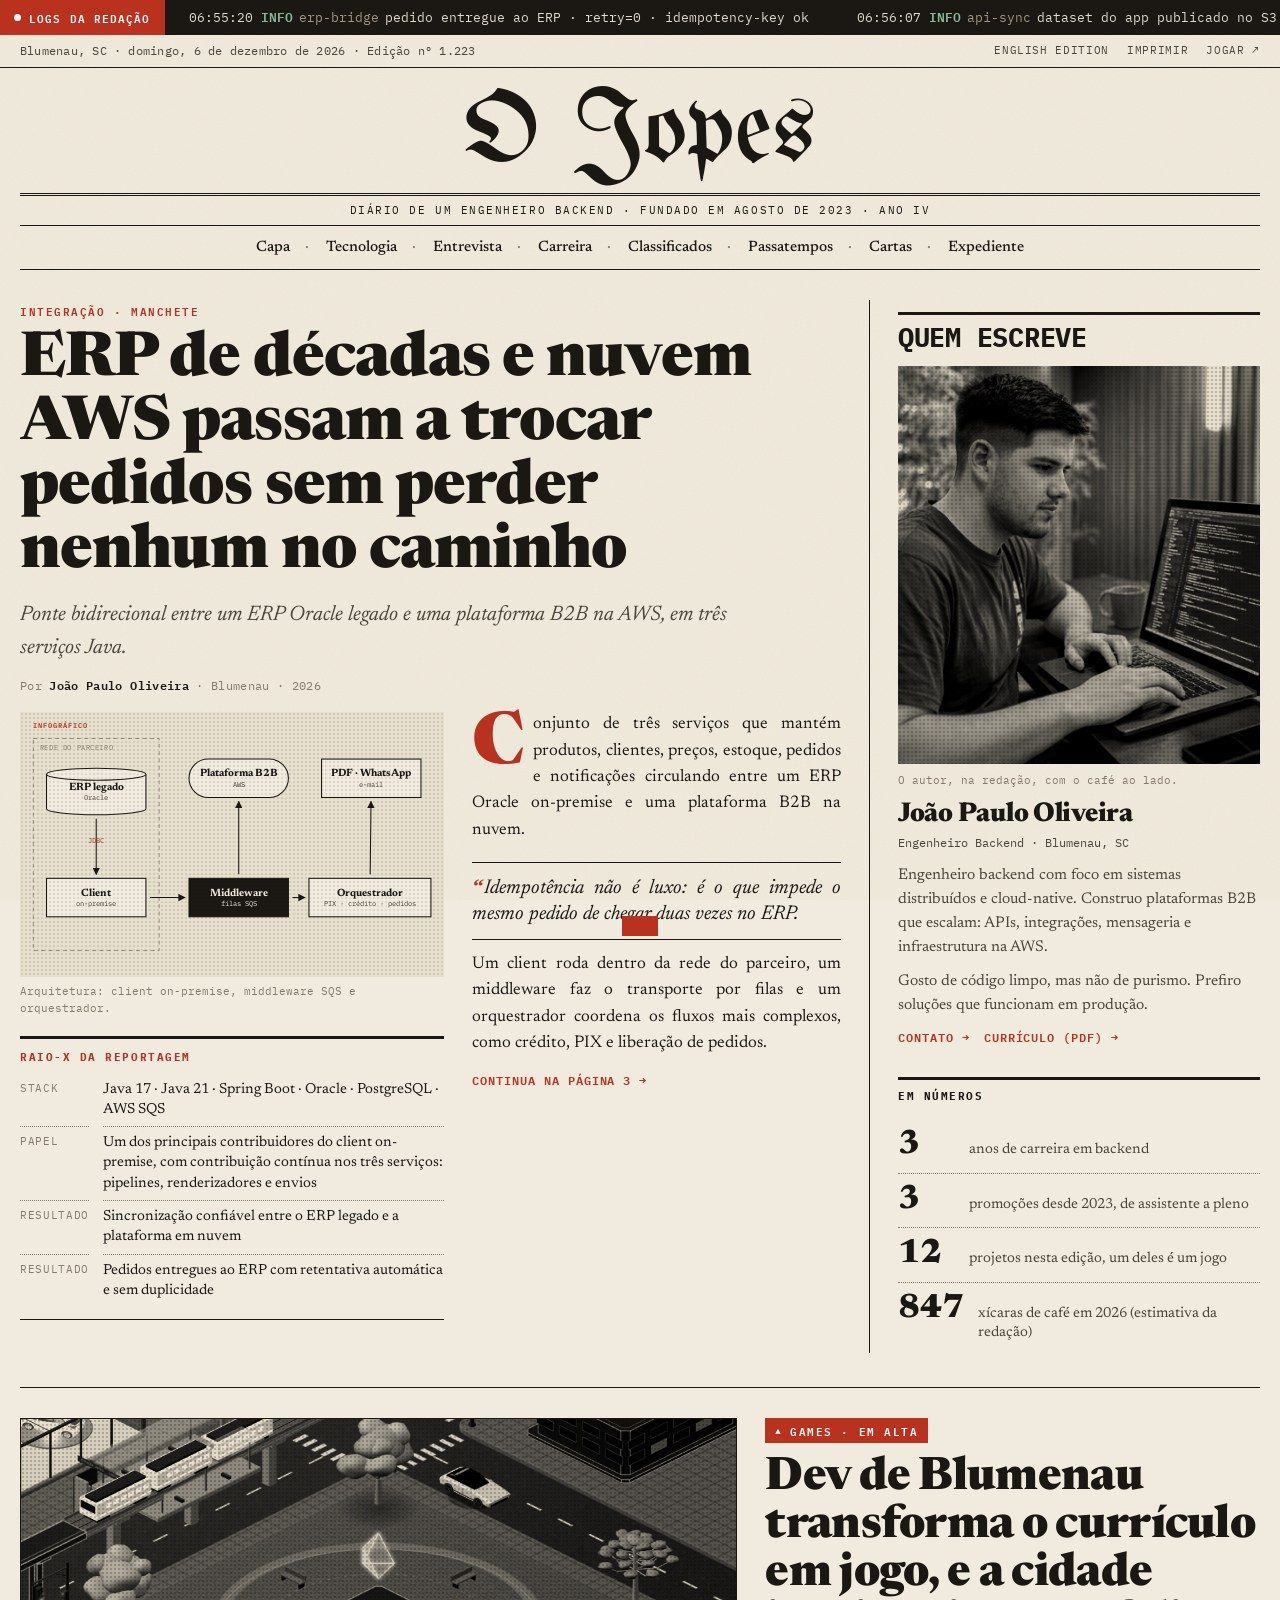
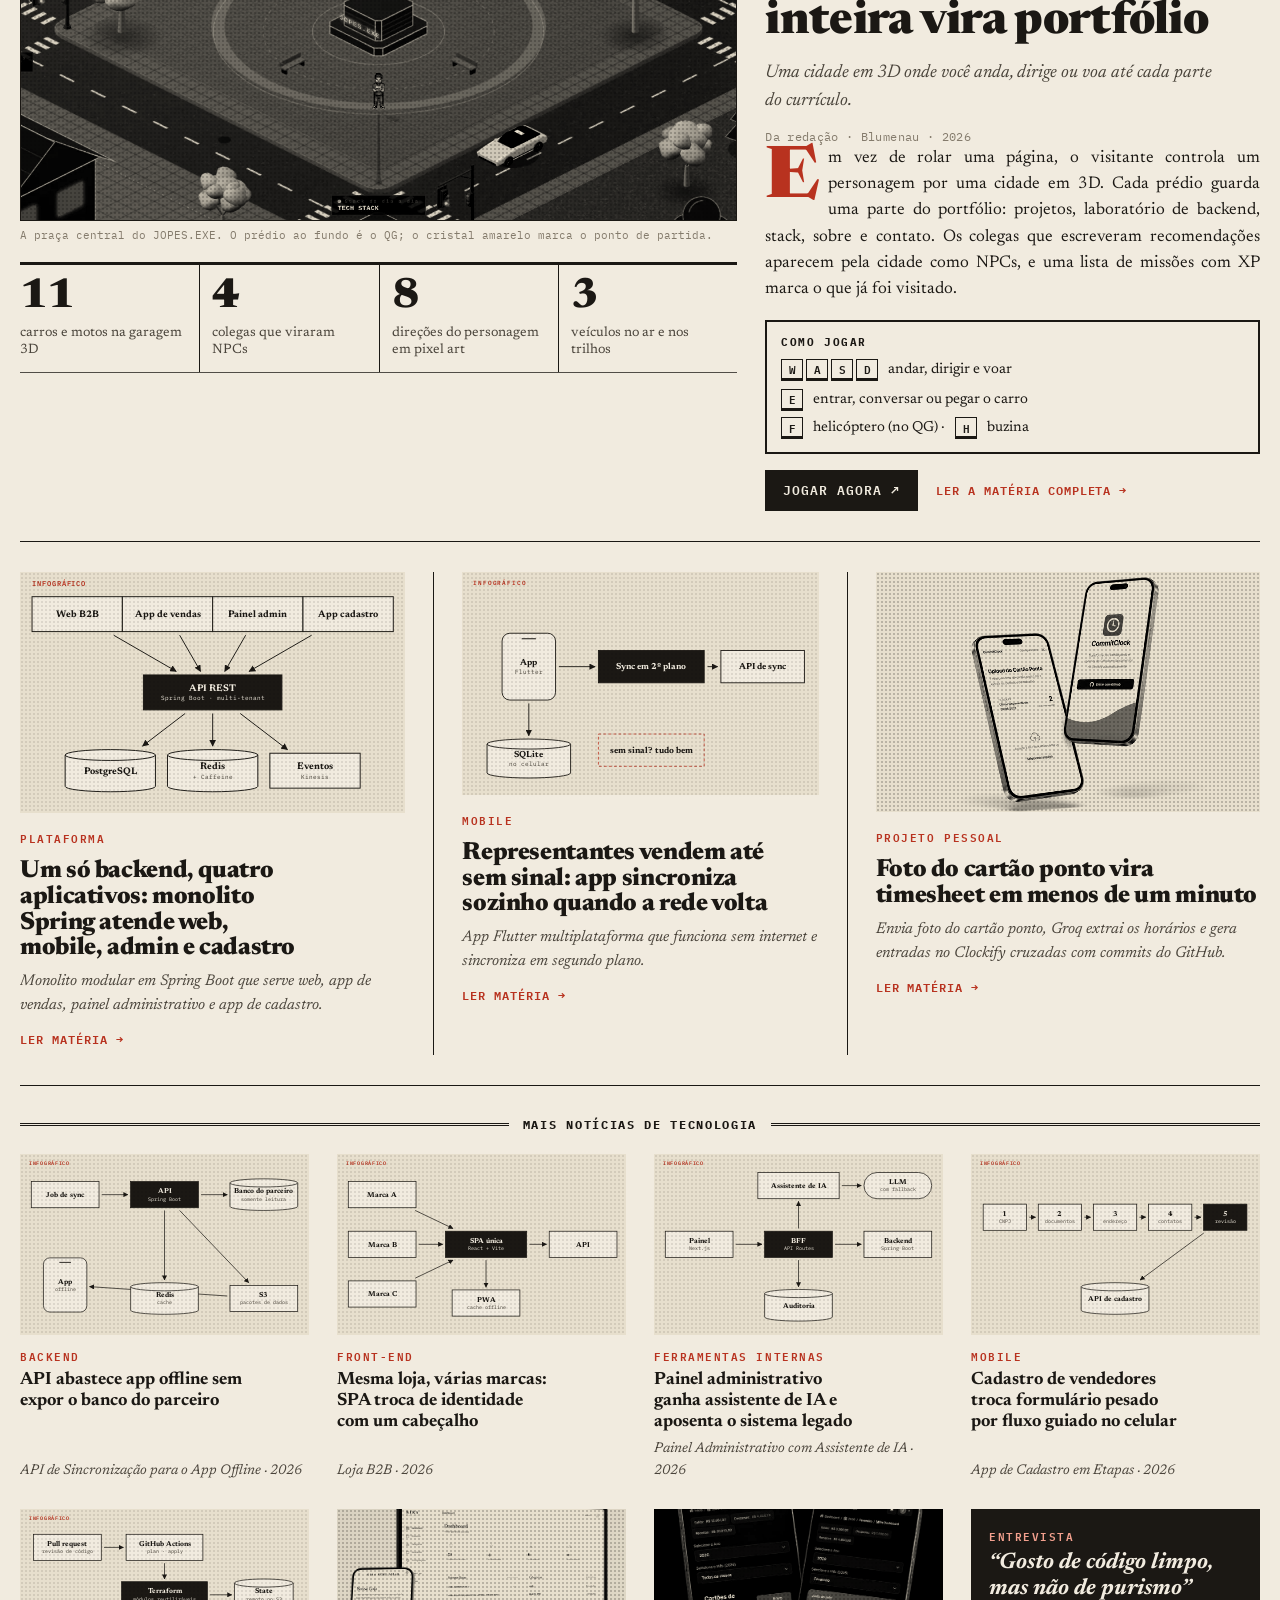
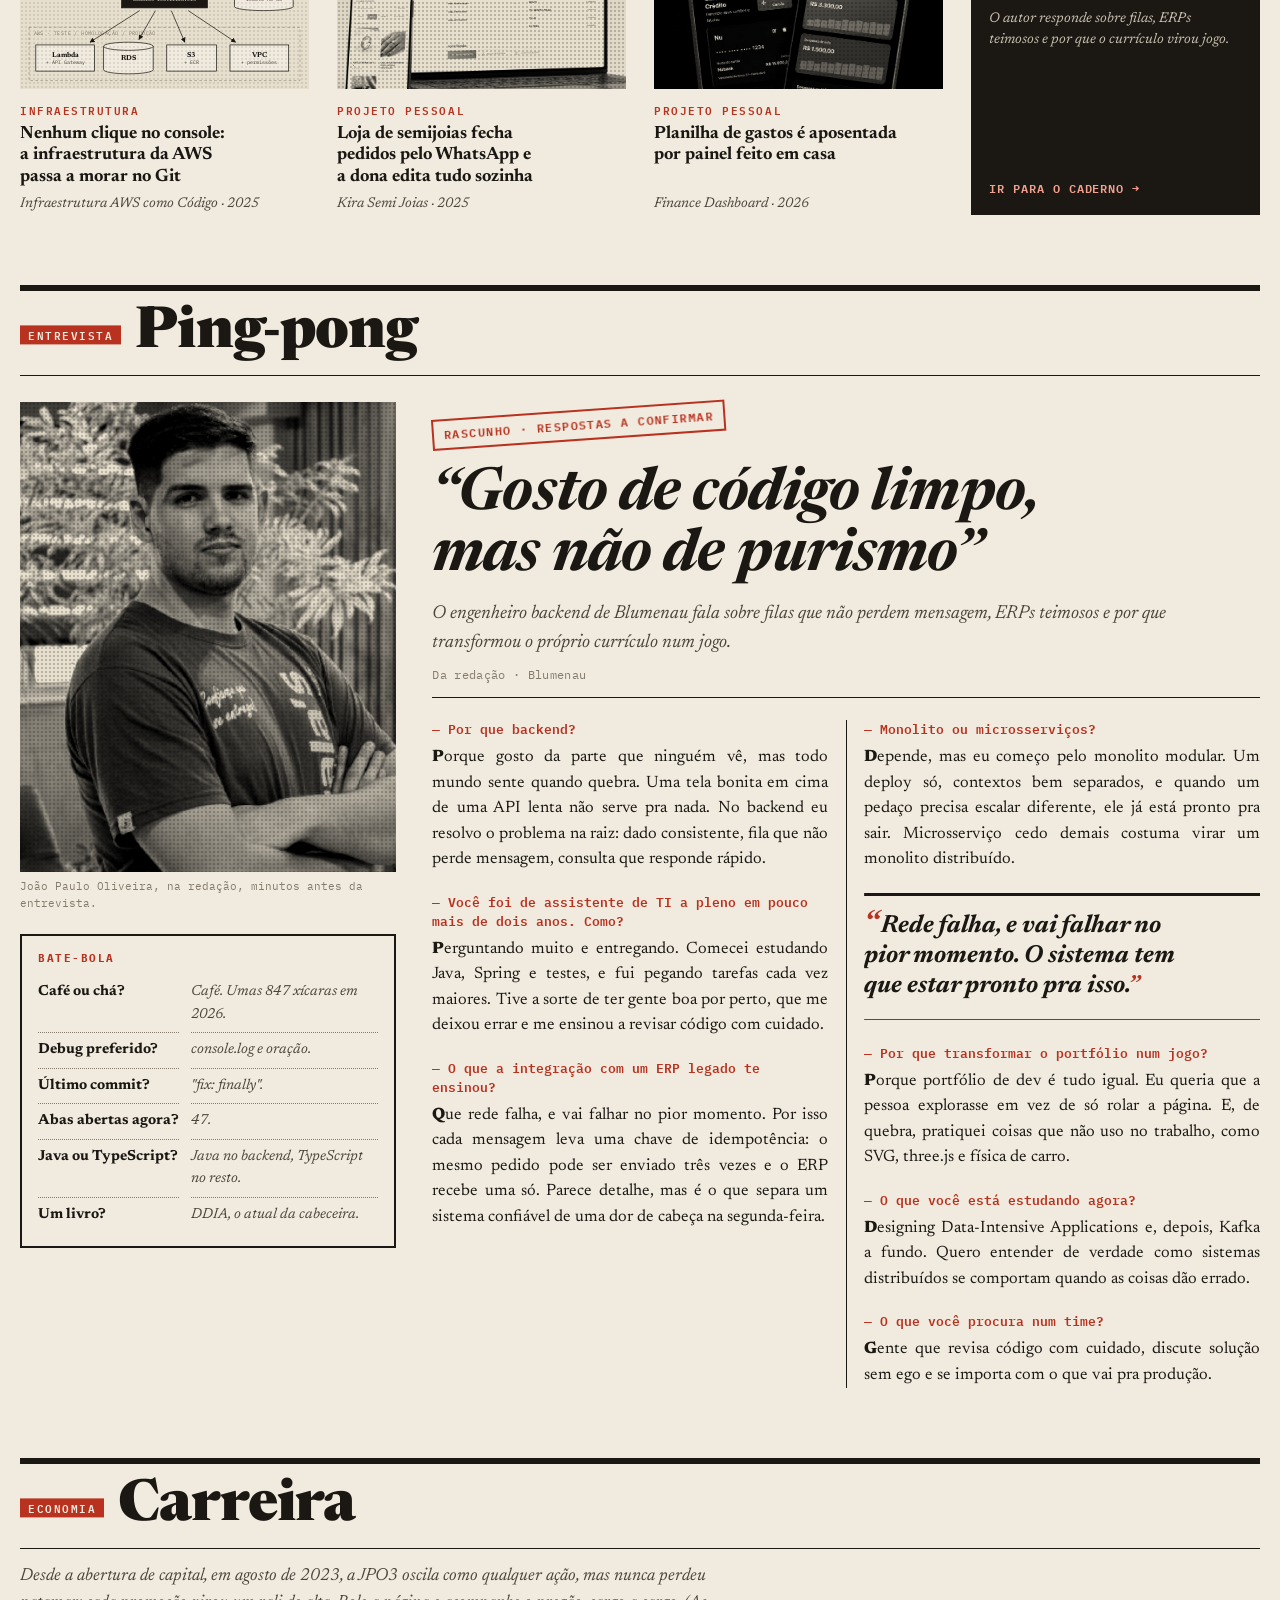
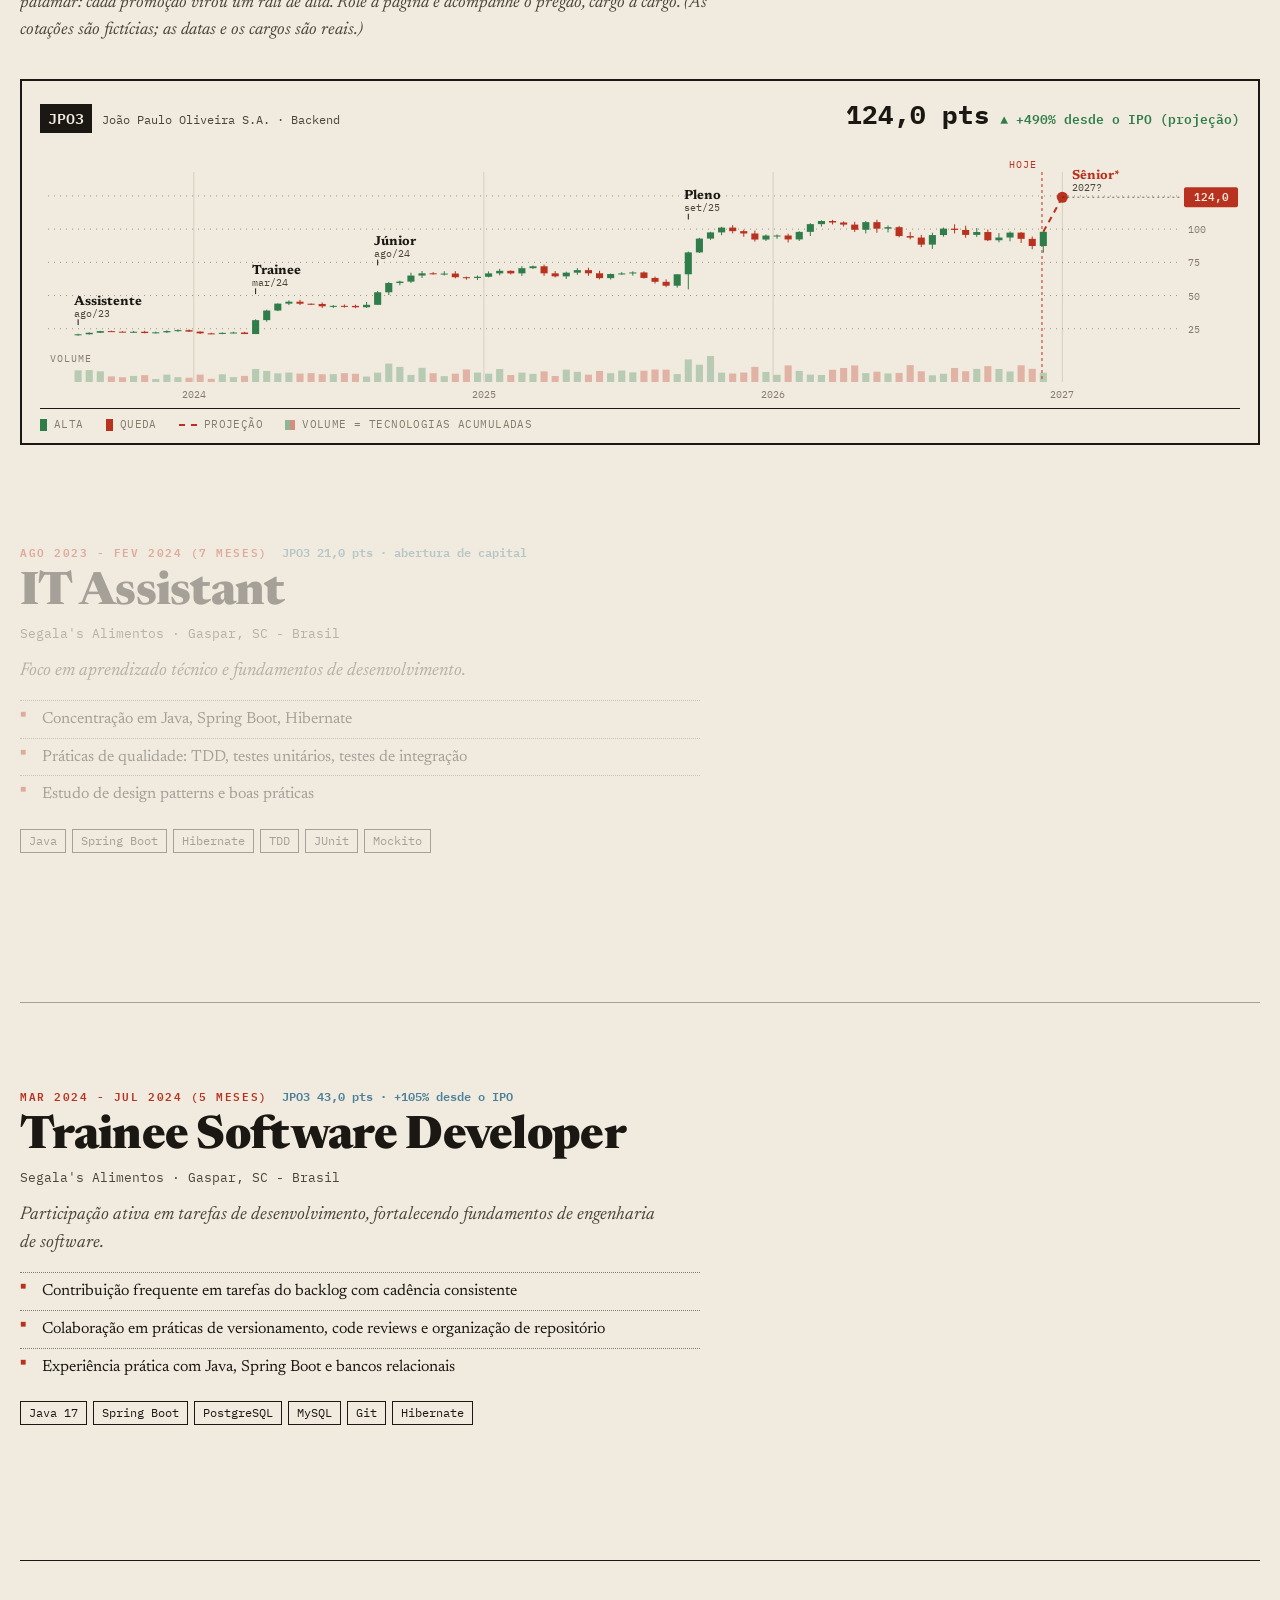
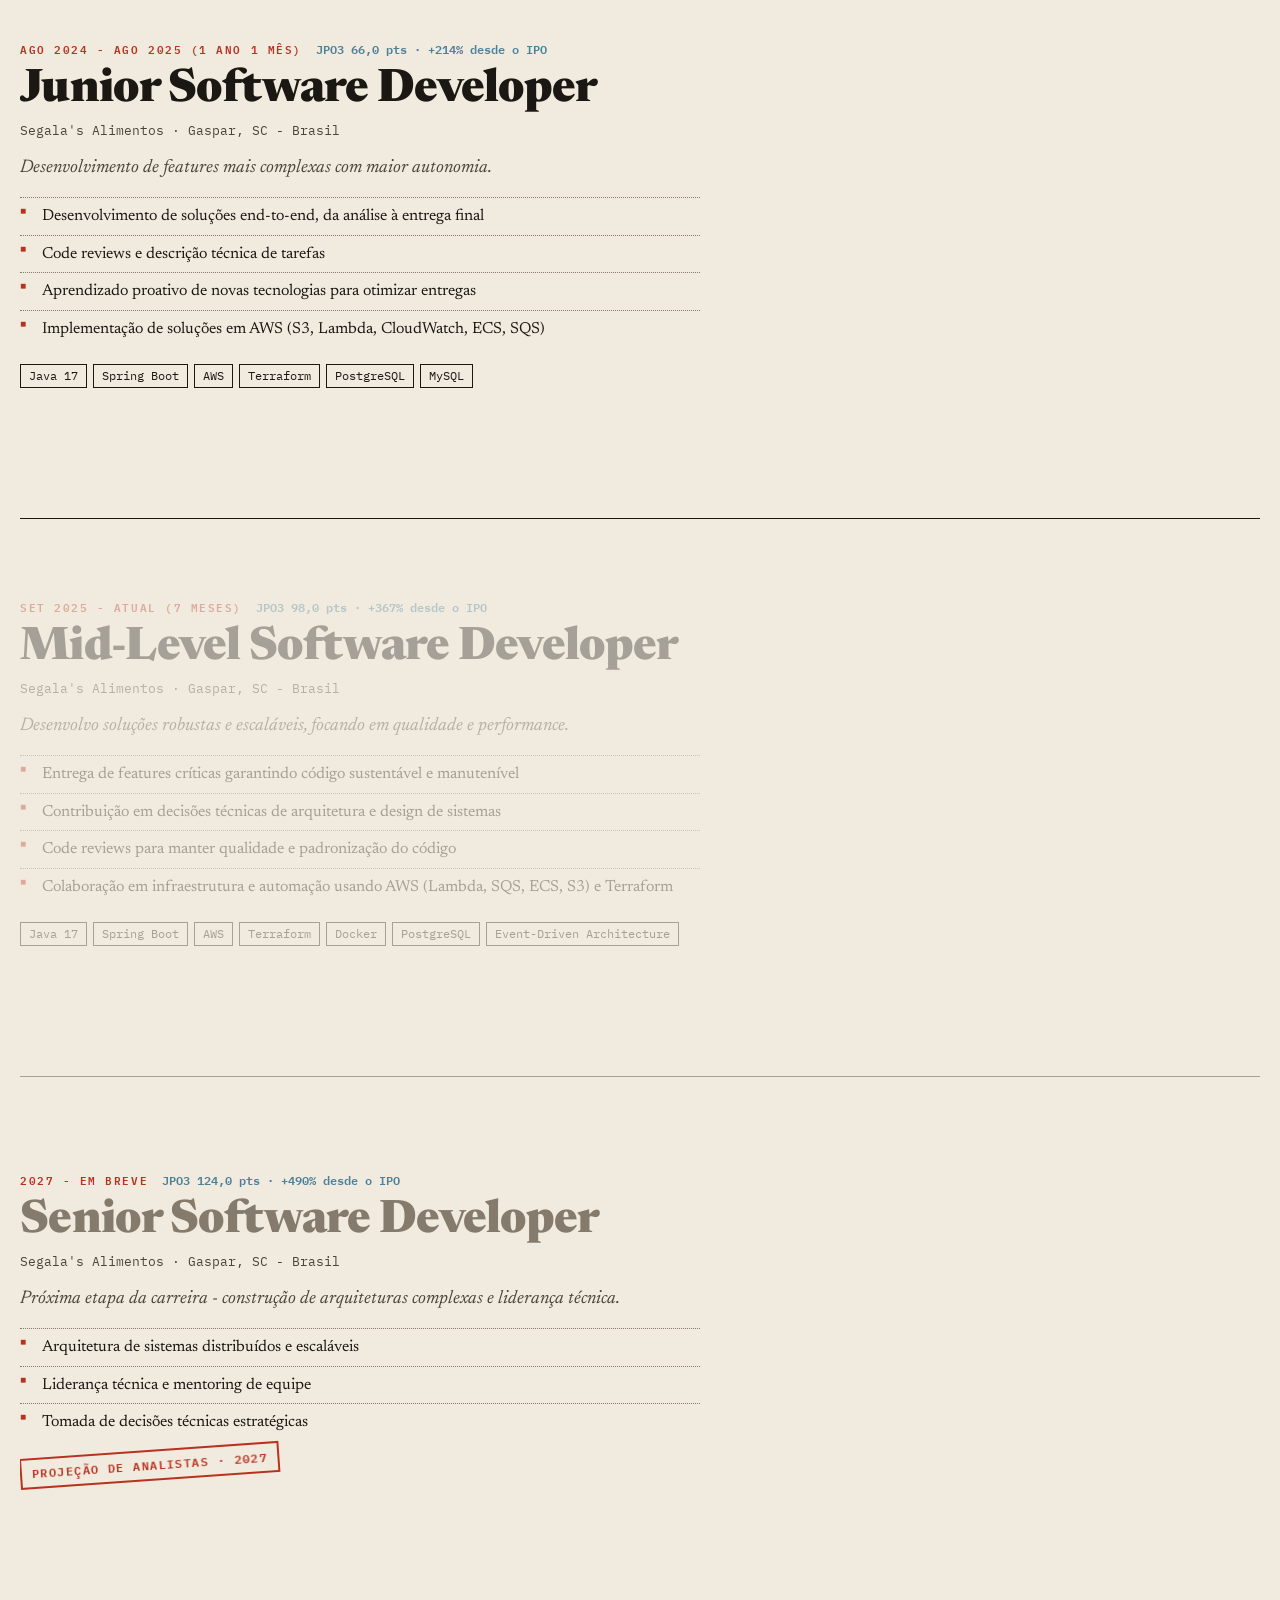
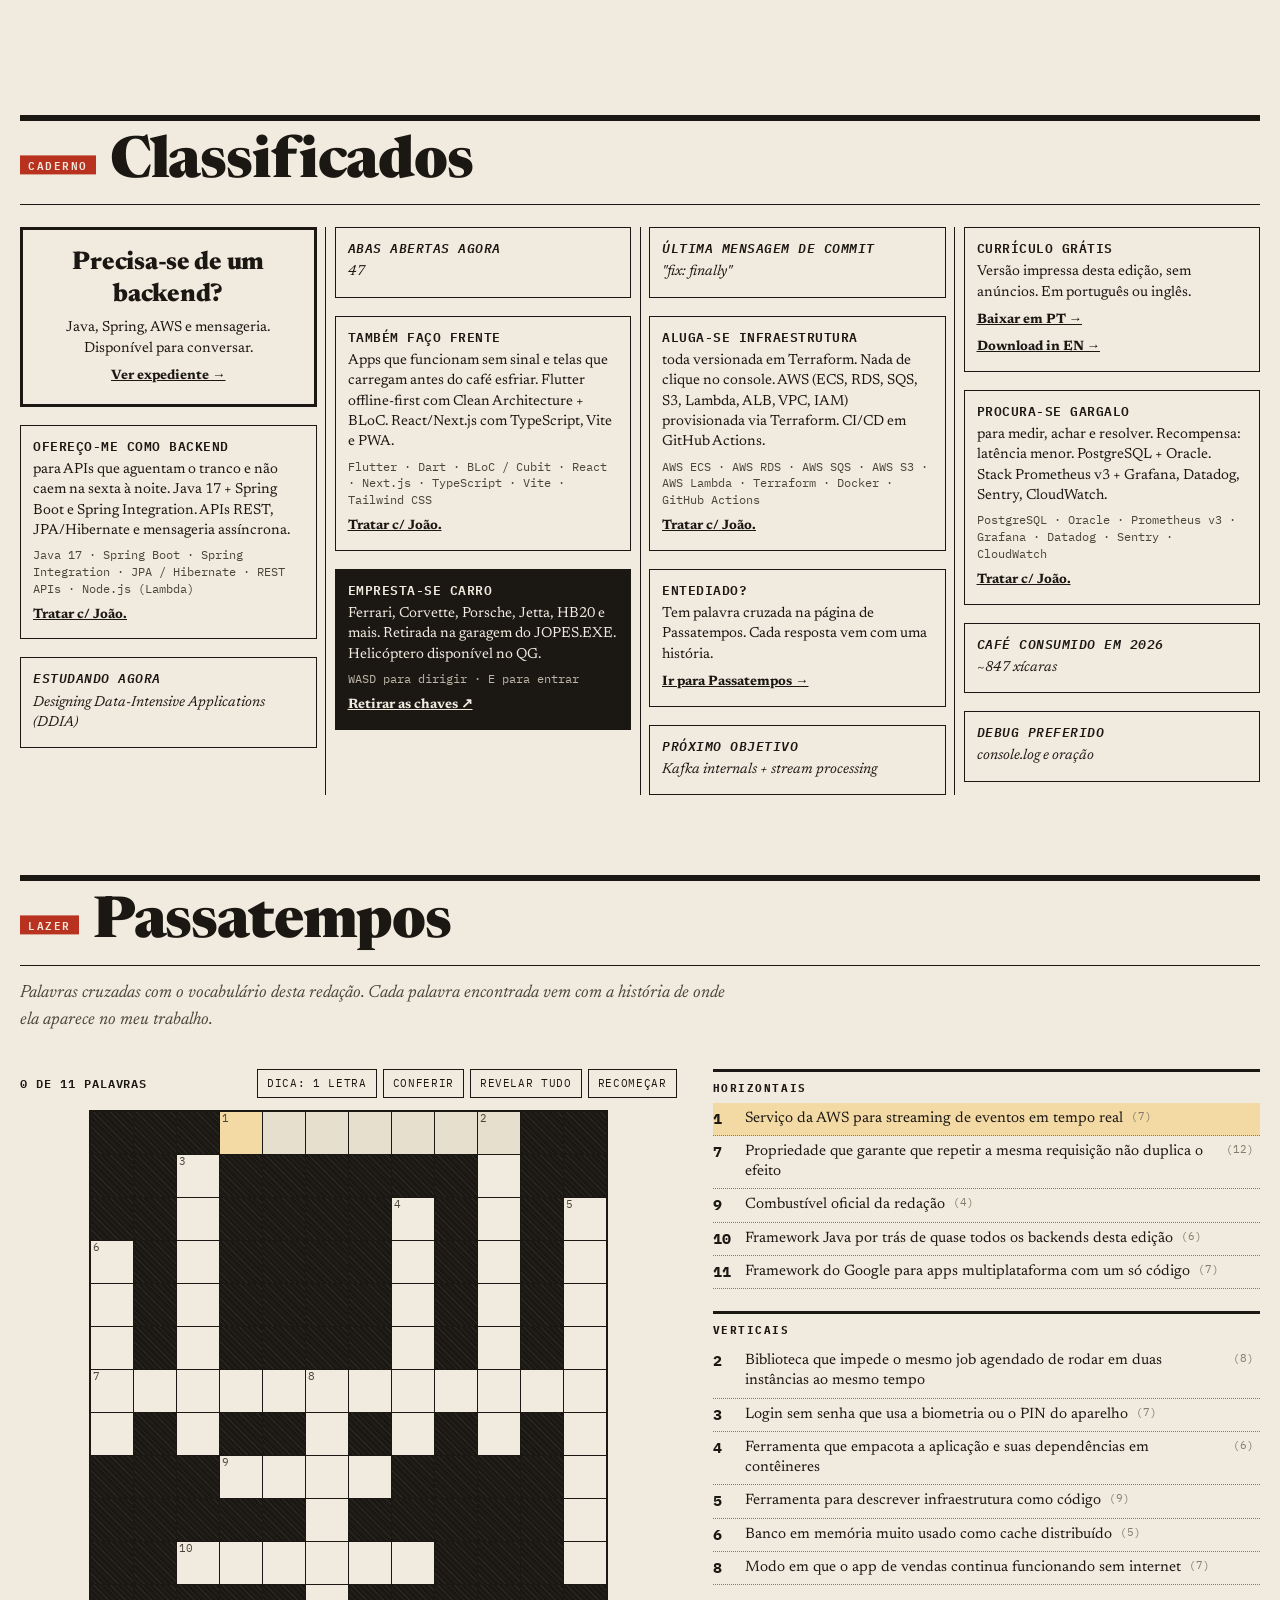
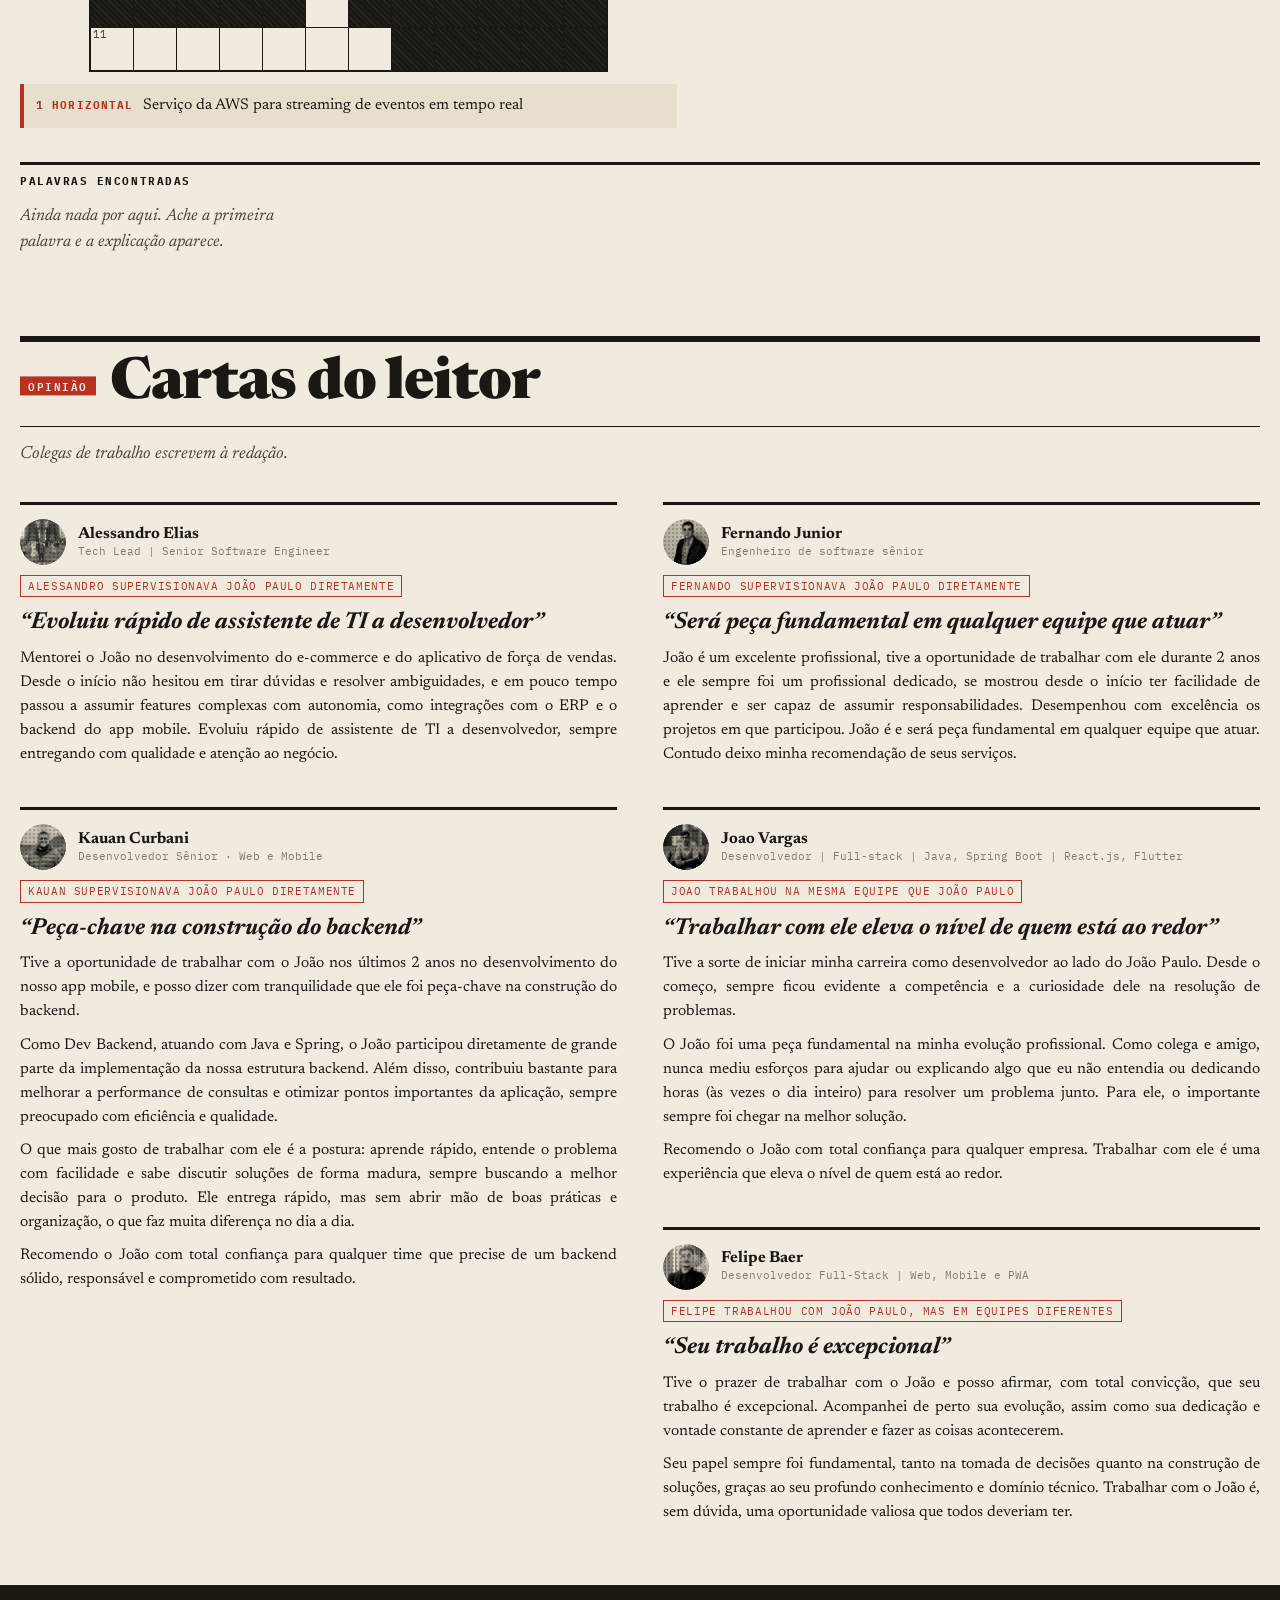
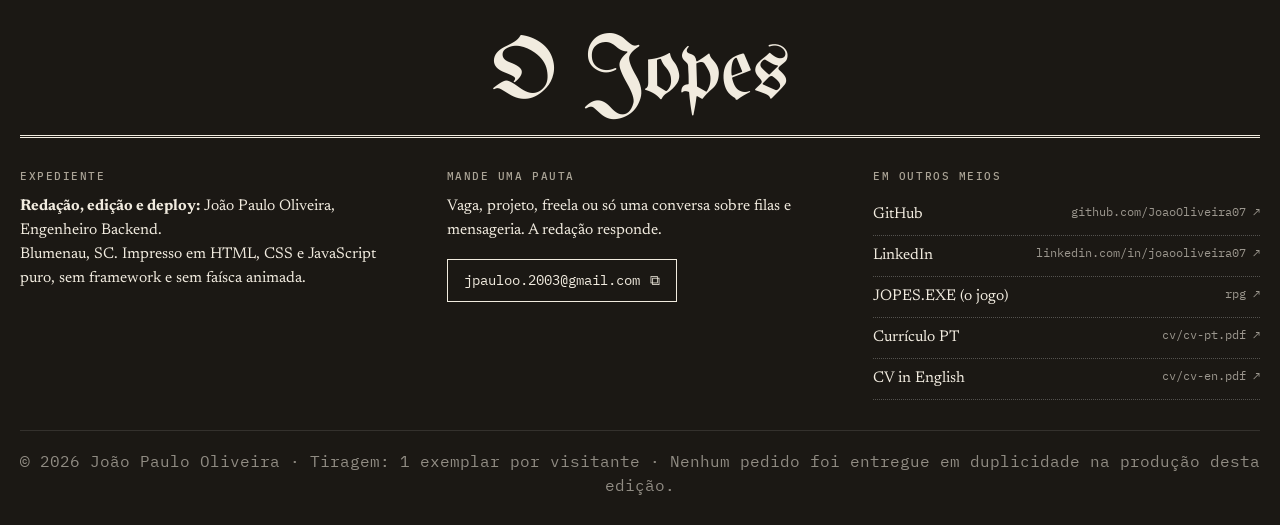
==== commit 4a8ef90f: "Logs no topo, cartas mais claras e carreira em gráfico de velas - Letreiro de logs passa para o topo" ====
--- a/index.html
+++ b/index.html
@@ -12,7 +12,7 @@
   <meta property="og:type" content="website">
   <meta property="og:site_name" content="O Jopes">
   <meta property="og:title" content="O Jopes — João Paulo Oliveira, engenheiro backend">
-  <meta property="og:description" content="Portfólio em forma de jornal: projetos, carreira, cartas de colegas, uma palavra cruzada e um RPG. Java, Spring Boot, AWS e mensageria.">
+  <meta property="og:description" content="Portfólio em forma de jornal: projetos, carreira, cartas de colegas, uma palavra cruzada e um jogo 3D do currículo. Java, Spring Boot, AWS e mensageria.">
   <meta property="og:url" content="https://www.jopes.com.br/">
   <meta property="og:image" content="https://www.jopes.com.br/img/og.png">
   <meta property="og:image:width" content="1200">
@@ -23,16 +23,14 @@
   <meta name="twitter:card" content="summary_large_image">
   <link rel="canonical" href="https://www.jopes.com.br/">
   <script>
-    // Antes de pintar: idioma, tema e se a abertura da rotativa deve rodar.
+    // Antes de pintar: idioma e se a abertura da rotativa deve rodar.
     (function () {
       var d = document.documentElement, s = {};
-      try { s = { lang: localStorage.getItem('jopes-lang'), theme: localStorage.getItem('jopes-theme'), seen: localStorage.getItem('jopes-press') }; } catch (e) {}
+      try { s = { lang: localStorage.getItem('jopes-lang'), seen: localStorage.getItem('jopes-press') }; } catch (e) {}
       var q = new URLSearchParams(location.search).get('lang');
       var lang = q || s.lang || 'pt';
       d.lang = lang === 'en' ? 'en' : 'pt-BR';
       d.dataset.lang = lang === 'en' ? 'en' : 'pt';
-      var night = s.theme ? s.theme === 'night' : matchMedia('(prefers-color-scheme: dark)').matches;
-      if (night) d.dataset.theme = 'night';
       var reduce = matchMedia('(prefers-reduced-motion: reduce)').matches;
       if (!s.seen && !reduce && !location.hash) d.classList.add('press');
     })();
@@ -49,13 +47,18 @@
     <div class="press-text"><span id="pressText">Rodando a edição…</span><small data-i18n="press.skip">clique para pular</small></div>
   </div>
 
+  <!-- Letreiro de logs (topo da página) -->
+  <div class="ticker">
+    <span class="ticker-label" data-i18n="ticker.label"></span>
+    <div class="ticker-viewport"><div class="ticker-track" id="ticker"></div></div>
+  </div>
+
   <!-- Barra de utilidades -->
   <div class="utility">
     <div class="wrap utility-inner">
       <span id="dateline">Blumenau, SC</span>
       <span class="utility-actions">
         <button id="langBtn" type="button"></button>
-        <button id="nightBtn" type="button"></button>
         <button id="printBtn" type="button" data-i18n="util.print"></button>
         <a class="game-link" href="rpg/" data-i18n="util.play"></a>
       </span>
@@ -89,12 +92,6 @@
     </div>
   </div>
 
-  <!-- Letreiro de logs -->
-  <div class="ticker">
-    <span class="ticker-label" data-i18n="ticker.label"></span>
-    <div class="ticker-viewport"><div class="ticker-track" id="ticker"></div></div>
-  </div>
-
   <main class="wrap">
     <!-- CAPA -->
     <section class="front" id="tecnologia">
@@ -108,7 +105,7 @@
       </aside>
     </section>
 
-    <!-- Matéria especial: o RPG -->
+    <!-- Matéria especial: o jogo 3D do currículo -->
     <section class="feature" id="games"></section>
 
     <section class="row3" id="row3"></section>
--- a/style.css
+++ b/style.css
@@ -9,6 +9,7 @@
   --ink-2: #4a443b;
   --ink-3: #847b6c;
   --red: #b8321f;
+  --up: #2f7d4a;
   --river: #2f5d73;
   --river-2: #4b8099;
   --rule: var(--ink);
@@ -16,16 +17,6 @@
   --mono: 'IBM Plex Mono', ui-monospace, monospace;
   --black: 'UnifrakturMaguntia', 'Old English Text MT', serif;
   --gap: 28px;
-}
-:root[data-theme="night"] {
-  --paper: #15130f;
-  --paper-2: #1f1c16;
-  --ink: #ebe3d1;
-  --ink-2: #bdb3a0;
-  --ink-3: #857c6d;
-  --red: #e2654a;
-  --river: #3b7590;
-  --river-2: #5e9bb6;
 }
 
 * { box-sizing: border-box; margin: 0; padding: 0; }
@@ -46,7 +37,6 @@
   content: ""; position: fixed; inset: 0; z-index: 0; pointer-events: none; opacity: .35; mix-blend-mode: multiply;
   background-image: url("data:image/svg+xml,%3Csvg xmlns='http://www.w3.org/2000/svg' width='220' height='220'%3E%3Cfilter id='p'%3E%3CfeTurbulence type='fractalNoise' baseFrequency='.75' numOctaves='2' stitchTiles='stitch'/%3E%3CfeColorMatrix values='0 0 0 0 .45 0 0 0 0 .38 0 0 0 0 .28 0 0 0 .22 0'/%3E%3C/filter%3E%3Crect width='100%25' height='100%25' filter='url(%23p)'/%3E%3C/svg%3E");
 }
-:root[data-theme="night"] body::before { mix-blend-mode: screen; opacity: .12; }
 body > * { position: relative; z-index: 1; }
 body.reading { overflow: hidden; }
 a { color: inherit; }
@@ -137,8 +127,6 @@
 }
 a:hover .print-img img, .print-img:hover img { filter: grayscale(0) contrast(1) brightness(1); transform: scale(1.025); }
 a:hover .print-img::after, .print-img:hover::after { opacity: 0; }
-:root[data-theme="night"] .print-img img { mix-blend-mode: normal; opacity: .82; }
-:root[data-theme="night"] .print-img::after { mix-blend-mode: normal; background-image: radial-gradient(circle, var(--paper) .6px, transparent 1.1px); }
 /* infográficos (projetos profissionais, sem prints internos) */
 .print-img.diagram { display: grid; place-items: center; background: var(--paper-2); aspect-ratio: 16 / 10 !important; }
 .print-img.diagram svg { width: 100%; height: 100%; display: block; }
@@ -209,7 +197,6 @@
 .brief.promo p { color: var(--paper-2); opacity: .85; }
 .brief.promo:hover h3 { color: #f3a08e; }
 .brief.promo .more-link { color: #f3a08e; }
-:root[data-theme="night"] .brief.promo { background: var(--paper-2); color: var(--ink); }
 
 /* matéria especial: o RPG */
 .feature {
@@ -321,22 +308,26 @@
 .market-name { font-size: 12px; color: var(--ink-2); }
 .market-quote b { font-size: 1.6rem; font-variant-numeric: tabular-nums; }
 .market-quote span { font-size: 13px; font-weight: 600; color: #2f7d4a; }
-:root[data-theme="night"] .market-quote span { color: #6fcf8f; }
 /* gráfico de cotação: desenhado no tamanho real (sem esticar), com eixo de tempo verdadeiro */
 .chart { display: block; width: 100%; margin-top: 10px; overflow: visible; cursor: crosshair; font-variant-numeric: tabular-nums; }
 .chart .g { stroke: var(--ink-3); stroke-width: 1; stroke-dasharray: 1 5; opacity: .8; }
 .chart .gv { stroke-dasharray: none; opacity: .25; }
 .chart .ax { font-family: var(--mono); font-size: 10px; fill: var(--ink-3); }
 .chart .ax-x { text-anchor: middle; }
-.chart .fade-a { stop-color: var(--ink); stop-opacity: .2; }
-.chart .fade-b { stop-color: var(--ink); stop-opacity: 0; }
-.chart .ghost { fill: none; stroke: var(--ink-3); stroke-width: 1.5; stroke-dasharray: 2 4; }
-.chart .line { fill: none; stroke: var(--ink); stroke-width: 2.6; stroke-linejoin: round; }
+.chart .cd .wick { stroke-width: 1; }
+.chart .cd.up .wick { stroke: var(--up); } .chart .cd.up .body { fill: var(--up); }
+.chart .cd.dn .wick { stroke: var(--red); } .chart .cd.dn .body { fill: var(--red); }
+.chart .cd, .chart .vol { transition: opacity .4s; }
+.chart .cd.dim { opacity: .16; }
+.chart .vol.up { fill: var(--up); opacity: .3; } .chart .vol.dn { fill: var(--red); opacity: .3; }
+.chart .vol.dim { opacity: .07; }
+.chart .vol-l { font-family: var(--mono); font-size: 9.5px; fill: var(--ink-3); text-transform: uppercase; letter-spacing: .1em; }
+.chart .flag { stroke: var(--ink-3); stroke-width: 1; }
+.chart .mk.on .flag { stroke: var(--ink); }
+.chart .tag { fill: var(--ink); } .chart .tag.up { fill: var(--up); } .chart .tag.dn { fill: var(--red); }
+.chart .hv-h { stroke: var(--ink); stroke-width: 1; stroke-dasharray: 2 3; }
 .chart .proj { fill: none; stroke: var(--red); stroke-width: 2; stroke-dasharray: 6 5; opacity: .35; transition: opacity .5s; }
 .chart .proj.on { opacity: 1; }
-.chart .vol { fill: var(--ink); opacity: .12; transition: opacity .4s; }
-.chart .vol.on { opacity: .45; }
-.chart .vol-l { font-family: var(--mono); font-size: 9.5px; fill: var(--ink-3); text-transform: uppercase; letter-spacing: .1em; }
 .chart .today { stroke: var(--red); stroke-width: 1; stroke-dasharray: 3 3; }
 .chart .today-l { font-family: var(--mono); font-size: 9.5px; fill: var(--red); text-transform: uppercase; letter-spacing: .1em; }
 /* marcadores: linhas de comprimento zero com ponta redonda = círculos perfeitos */
@@ -351,7 +342,6 @@
 .chart .mk.on .mk-l { fill: var(--ink); }
 .chart .mk.on .mk-d { fill: var(--ink-2); }
 .chart .mk.cur .mk-l { fill: var(--red); }
-.chart .tag { fill: var(--ink); }
 .chart .tag.proj-tag { fill: var(--red); }
 .chart .tag-t { font-family: var(--mono); font-size: 11px; font-weight: 600; fill: var(--paper); text-anchor: middle; }
 .chart .tag-line { stroke: var(--ink); stroke-width: 1; stroke-dasharray: 2 3; opacity: .6; }
@@ -362,8 +352,10 @@
 .market-foot { display: flex; flex-wrap: wrap; gap: 6px 22px; font-family: var(--mono); font-size: 10.5px; color: var(--ink-3); text-transform: uppercase; letter-spacing: .04em; border-top: 1px solid var(--ink); padding-top: 7px; margin-top: 4px; }
 .market-foot span { display: inline-flex; align-items: center; gap: 7px; }
 .lg { display: inline-block; width: 18px; height: 0; border-top: 2.5px solid var(--ink); }
+.lg-up, .lg-dn { width: 7px; height: 12px; border: 0; background: var(--up); }
+.lg-dn { background: var(--red); }
+.lg-vol { width: 10px; height: 10px; border: 0; background: linear-gradient(90deg, var(--up) 50%, var(--red) 50%); opacity: .5; }
 .lg-proj { border-top: 2px dashed var(--red); }
-.lg-vol { width: 10px; height: 10px; border: 0; background: var(--ink); opacity: .45; }
 
 .positions { list-style: none; }
 .pos { min-height: 62vh; padding: 10px 0 60px; border-bottom: 1px solid var(--ink); display: flex; flex-direction: column; justify-content: center; opacity: .35; transition: opacity .6s; }
@@ -399,16 +391,21 @@
 
 /* ---------- Cartas ---------- */
 .letters { padding-bottom: 60px; }
-.letters-grid { column-count: 2; column-gap: 46px; column-rule: 1px solid var(--ink); }
-.letter { break-inside: avoid; margin-bottom: 36px; }
+.letters-grid { column-count: 2; column-gap: 46px; }
+/* cada carta é um bloco fechado: fio grosso em cima, remetente primeiro, depois o texto */
+.letter { break-inside: avoid; margin-bottom: 40px; border-top: 3px solid var(--ink); padding-top: 14px; }
+.letter-from { display: flex; gap: 12px; align-items: center; }
+.letter-from .print-img { width: 46px; height: 46px; flex: none; border-radius: 50%; }
+.letter-from b { display: block; font-size: 16px; line-height: 1.2; }
+.letter-from span { display: block; font-family: var(--mono); font-size: 11px; color: var(--ink-3); line-height: 1.4; }
+.letter-from a { text-decoration: none; }
+.letter-from a:hover b { color: var(--red); }
+.letter .letter-rel {
+  display: inline-block; margin: 10px 0 12px; font-family: var(--mono); font-size: 10.5px; letter-spacing: .06em; text-transform: uppercase;
+  color: var(--red); border: 1px solid var(--red); padding: 2px 7px; text-align: left; hyphens: none;
+}
 .letter h3 { font-size: 1.45rem; font-weight: 700; font-style: italic; line-height: 1.2; margin-bottom: 10px; text-wrap: balance; }
 .letter p { font-size: 15.5px; margin-bottom: 9px; text-align: justify; hyphens: auto; }
-.signature { display: flex; gap: 12px; align-items: center; margin-top: 14px; padding-top: 12px; border-top: 1px solid var(--ink); }
-.signature .print-img { width: 50px; height: 50px; flex: none; border-radius: 50%; }
-.signature b { display: block; font-size: 15px; }
-.signature span { display: block; font-family: var(--mono); font-size: 11px; color: var(--ink-3); line-height: 1.4; }
-.signature a { text-decoration: none; }
-.signature a:hover b { color: var(--red); }
 
 /* ---------- Expediente ---------- */
 .colophon { background: var(--ink); color: var(--paper); padding: 46px 0 28px; }
@@ -426,8 +423,6 @@
 .outlets a { display: flex; justify-content: space-between; gap: 10px; padding: 8px 0; text-decoration: none; font-size: 15.5px; }
 .outlets a span { font-family: var(--mono); font-size: 12px; opacity: .6; }
 .outlets a:hover { color: var(--red); }
-:root[data-theme="night"] .colophon { background: #0b0a08; color: var(--ink); }
-:root[data-theme="night"] .colophon-title { border-color: var(--ink); }
 .fine { font-family: var(--mono); font-size: 11px; opacity: .55; text-align: center; border-top: 1px solid rgba(255,255,255,.2); padding-top: 18px; }
 
 /* ---------- Leitor de matéria ---------- */
@@ -463,7 +458,6 @@
 .techbox b { display: block; font-size: 10.5px; letter-spacing: .14em; text-transform: uppercase; opacity: .65; margin-bottom: 8px; font-weight: 500; }
 .techbox span { display: inline-block; margin: 2px 14px 2px 0; }
 .techbox span::before { content: "› "; color: var(--red); }
-:root[data-theme="night"] .techbox { background: var(--paper-2); color: var(--ink); }
 .pager { display: grid; grid-template-columns: 1fr 1fr; gap: 20px; margin-top: 40px; border-top: 1px solid var(--ink); padding-top: 16px; }
 .pager button { text-align: left; }
 .pager button:last-child { text-align: right; }
@@ -490,16 +484,13 @@
 }
 .xw-cell { position: relative; background: var(--paper); }
 .xw-cell.blank { background: var(--ink); background-image: repeating-linear-gradient(45deg, transparent 0 3px, rgba(255,255,255,.06) 3px 4px); }
-:root[data-theme="night"] .xw-cell.blank { background-color: #0b0a08; }
 .xw-num { position: absolute; top: 1px; left: 2px; font-family: var(--mono); font-size: calc(var(--cell) * .26); line-height: 1; color: var(--ink-2); pointer-events: none; z-index: 1; }
 .xw-cell input {
   width: 100%; height: 100%; border: 0; background: transparent; color: var(--ink); text-align: center; text-transform: uppercase;
   font-family: var(--serif); font-weight: 700; font-size: calc(var(--cell) * .56); padding-top: calc(var(--cell) * .1); caret-color: transparent; outline: none; cursor: pointer;
 }
 .xw-cell.hl { background: var(--paper-2); }
-:root[data-theme="night"] .xw-cell.hl { background: #2a261e; }
 .xw-cell.focus { background: #f3d9a4; }
-:root[data-theme="night"] .xw-cell.focus { background: #5a4520; }
 .xw-cell.ok { background: var(--ink); }
 .xw-cell.ok input { color: var(--paper); }
 .xw-cell.ok .xw-num { color: var(--paper); opacity: .7; }
@@ -520,7 +511,6 @@
 .xw-clues li b { font-family: var(--mono); min-width: 1.6em; }
 .xw-clues li:hover { background: var(--paper-2); }
 .xw-clues li.on { background: #f3d9a4; }
-:root[data-theme="night"] .xw-clues li.on { background: #5a4520; }
 .xw-clues li.done { color: var(--ink-3); text-decoration: line-through; text-decoration-color: var(--red); }
 .xw-len { font-family: var(--mono); font-size: 11px; color: var(--ink-3); white-space: nowrap; }
 .xw-found { margin-top: 34px; }
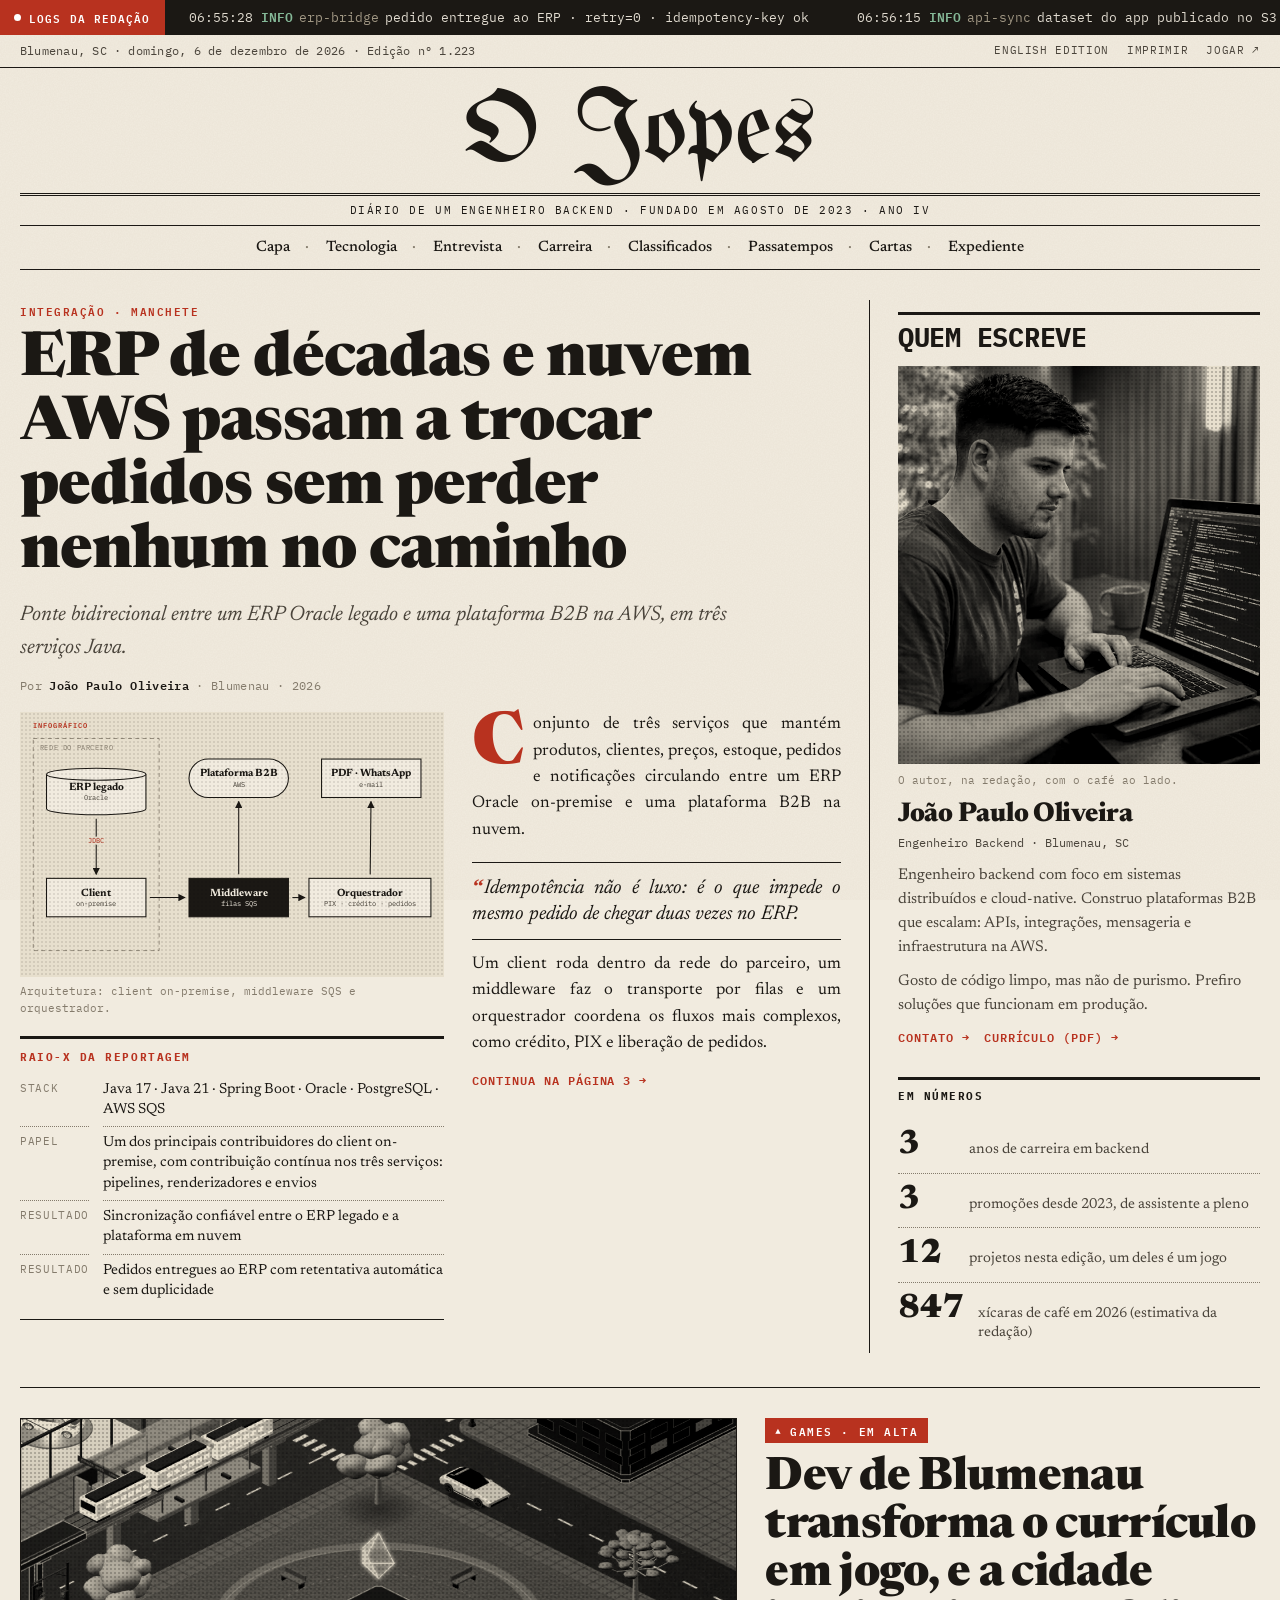
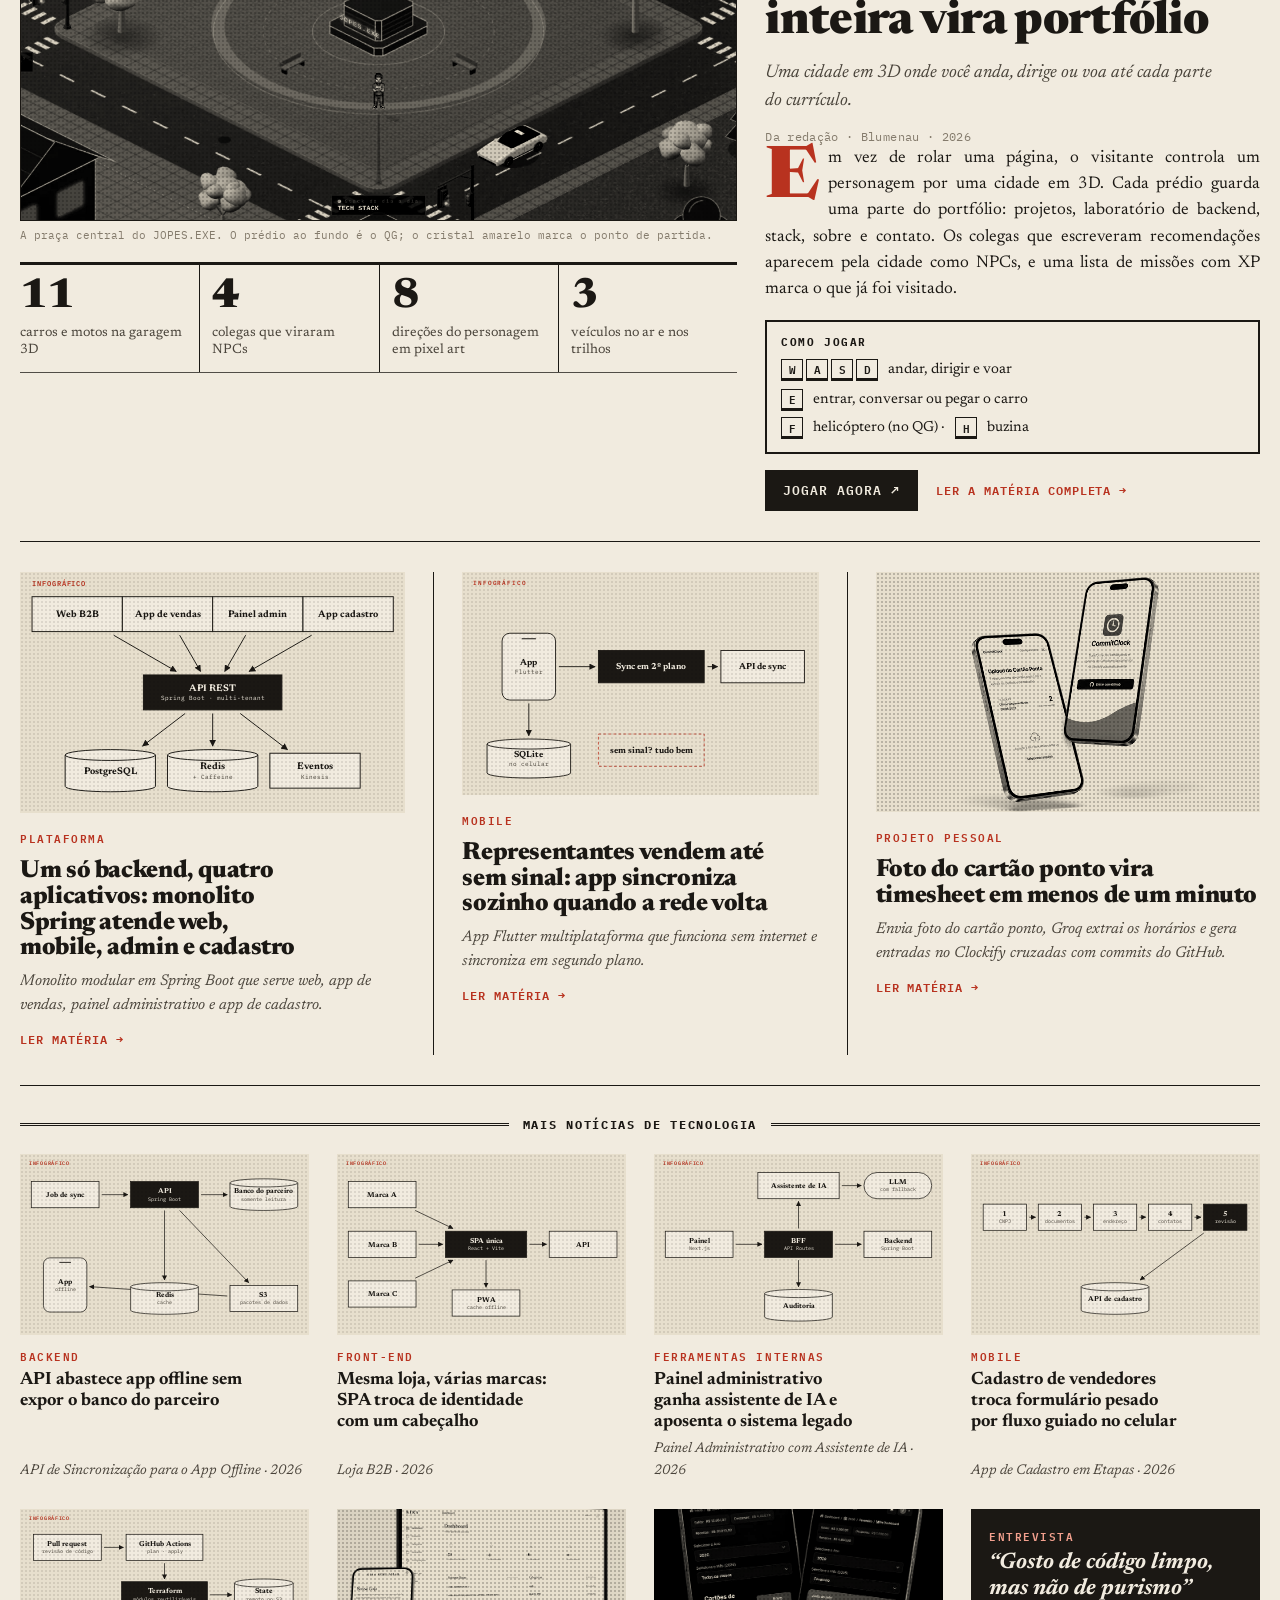
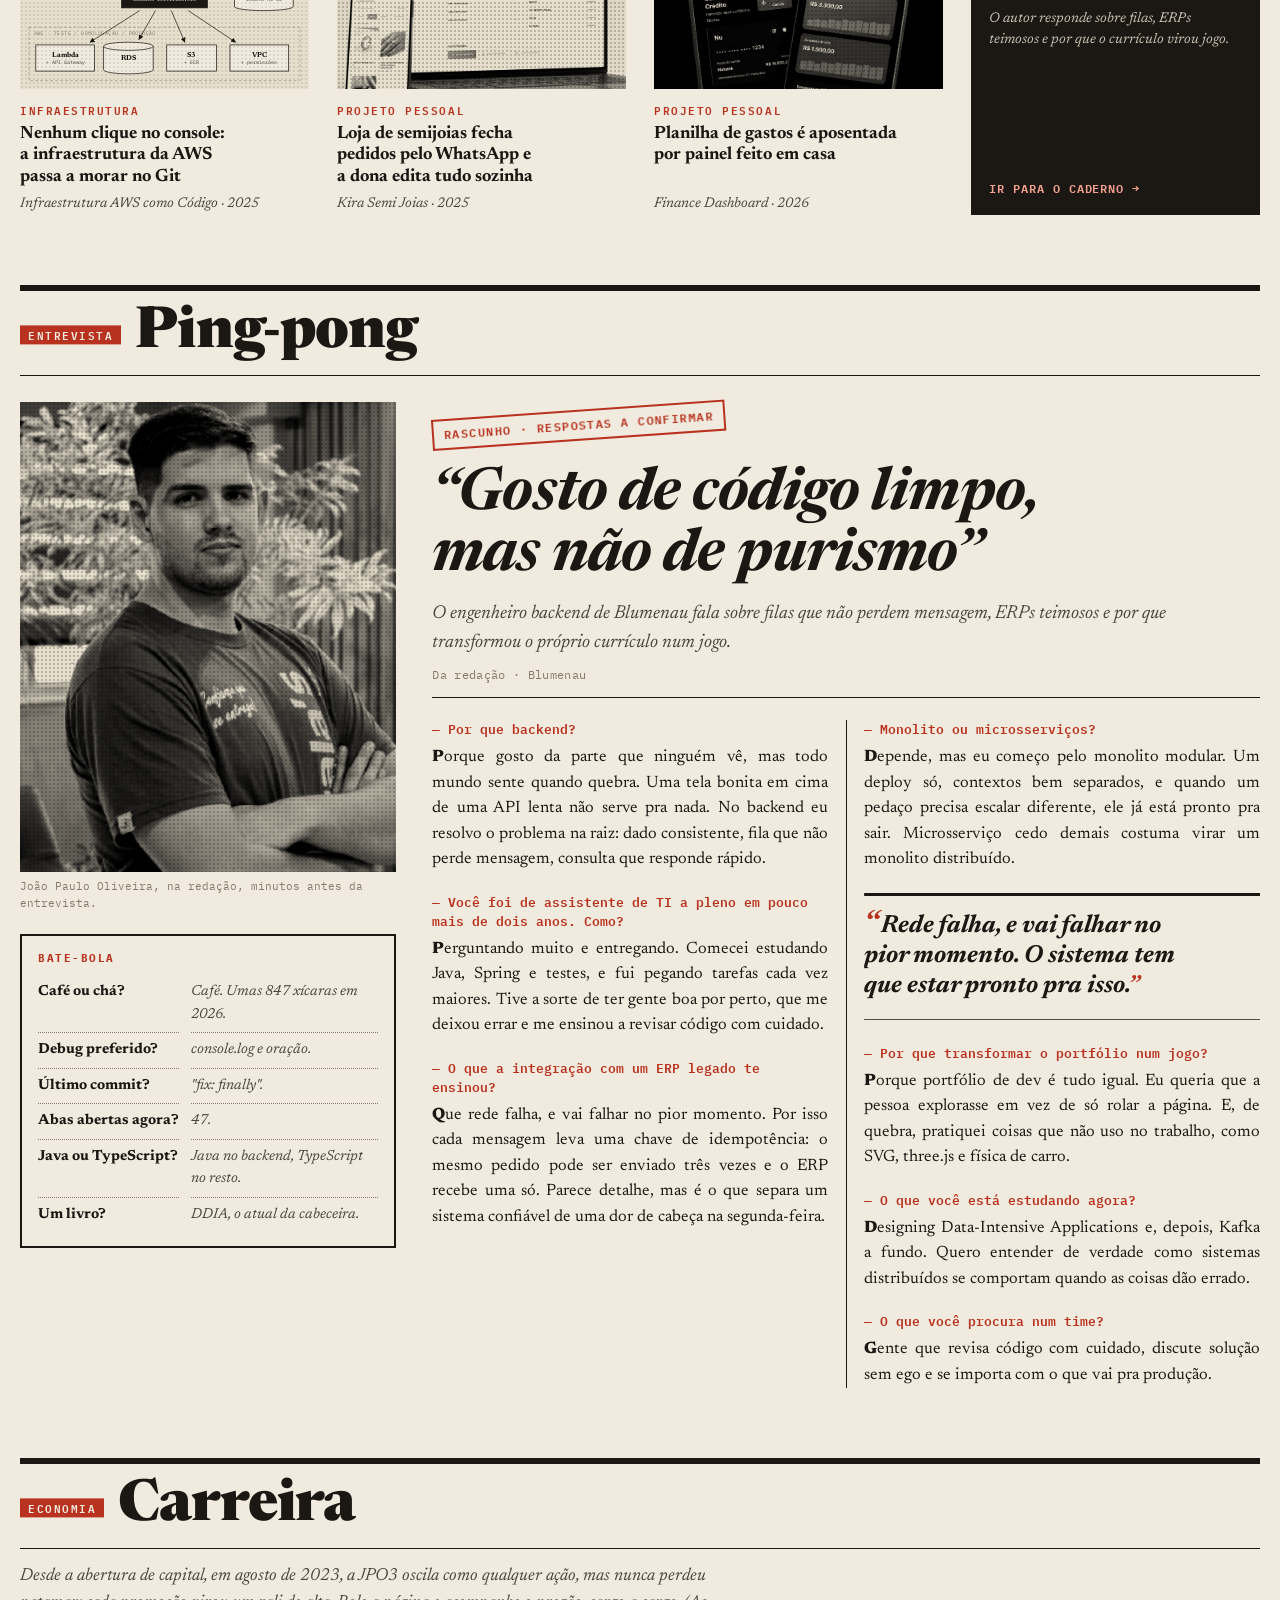
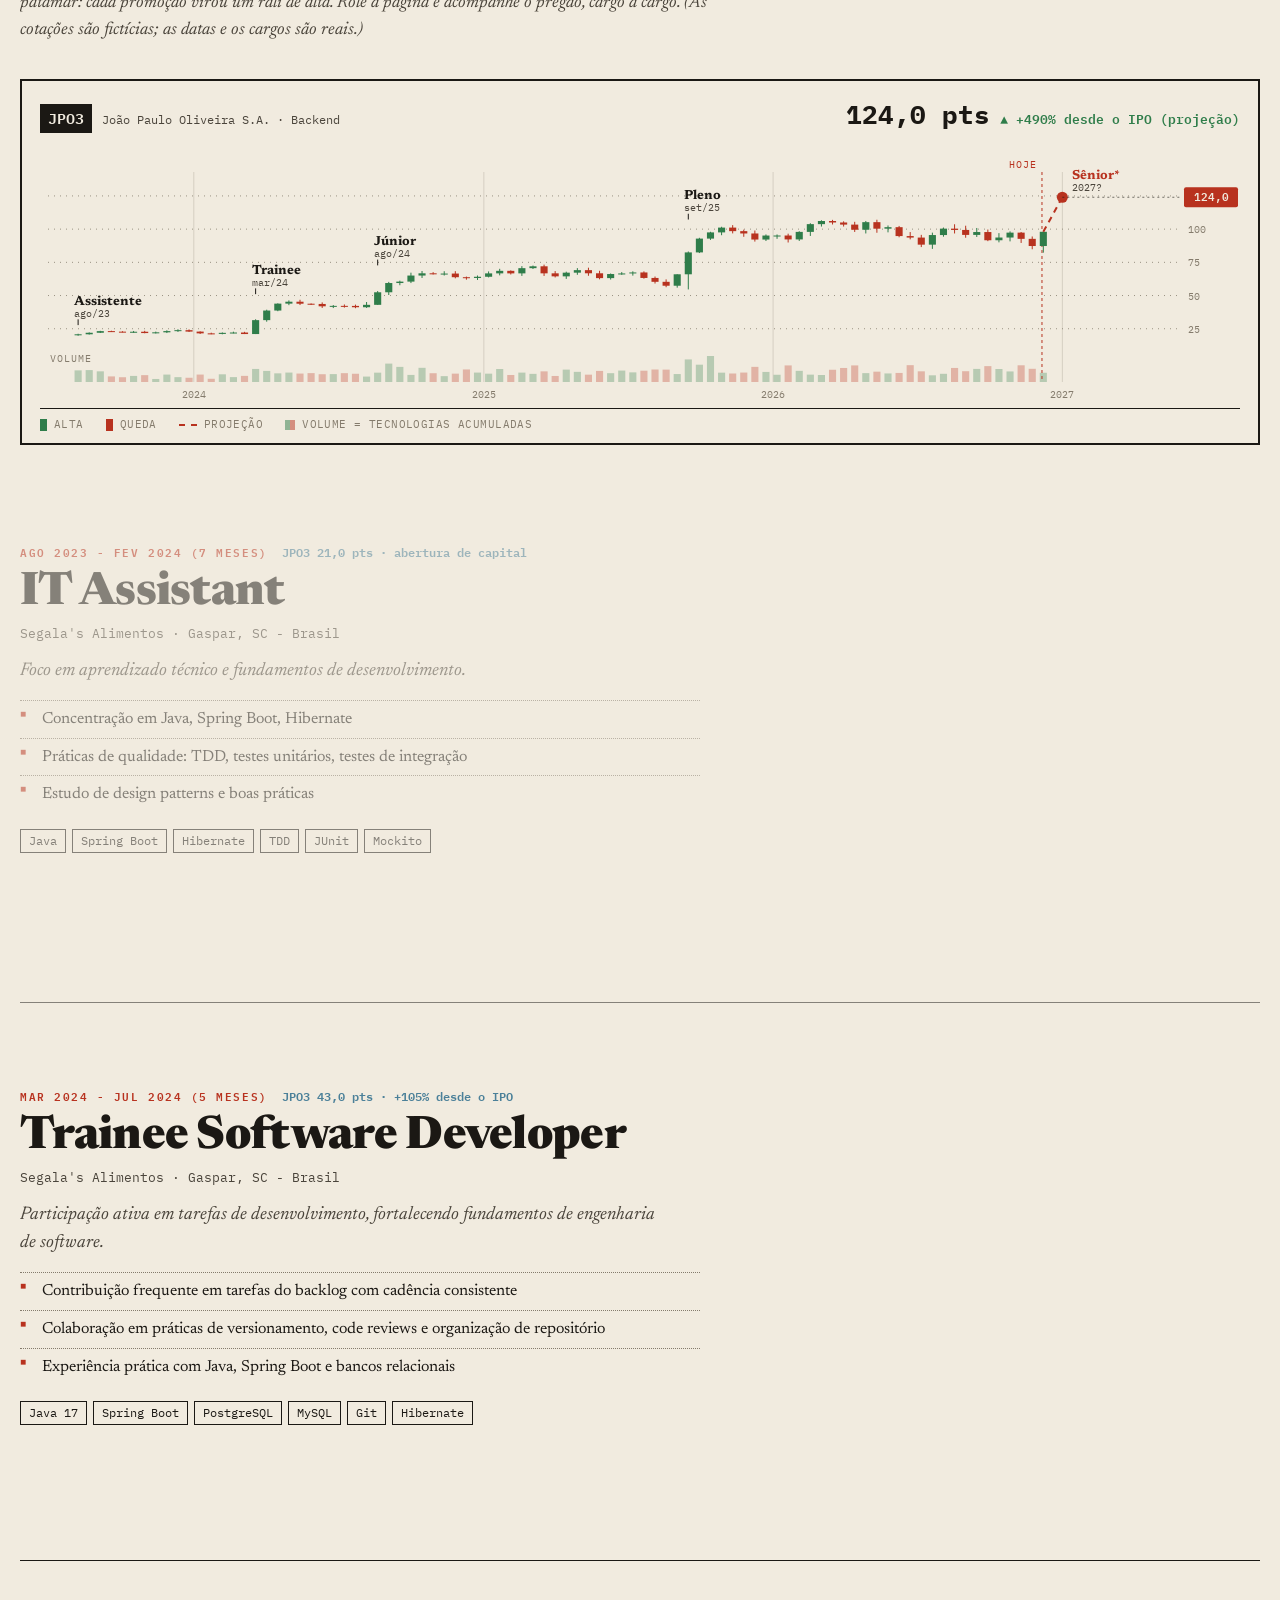
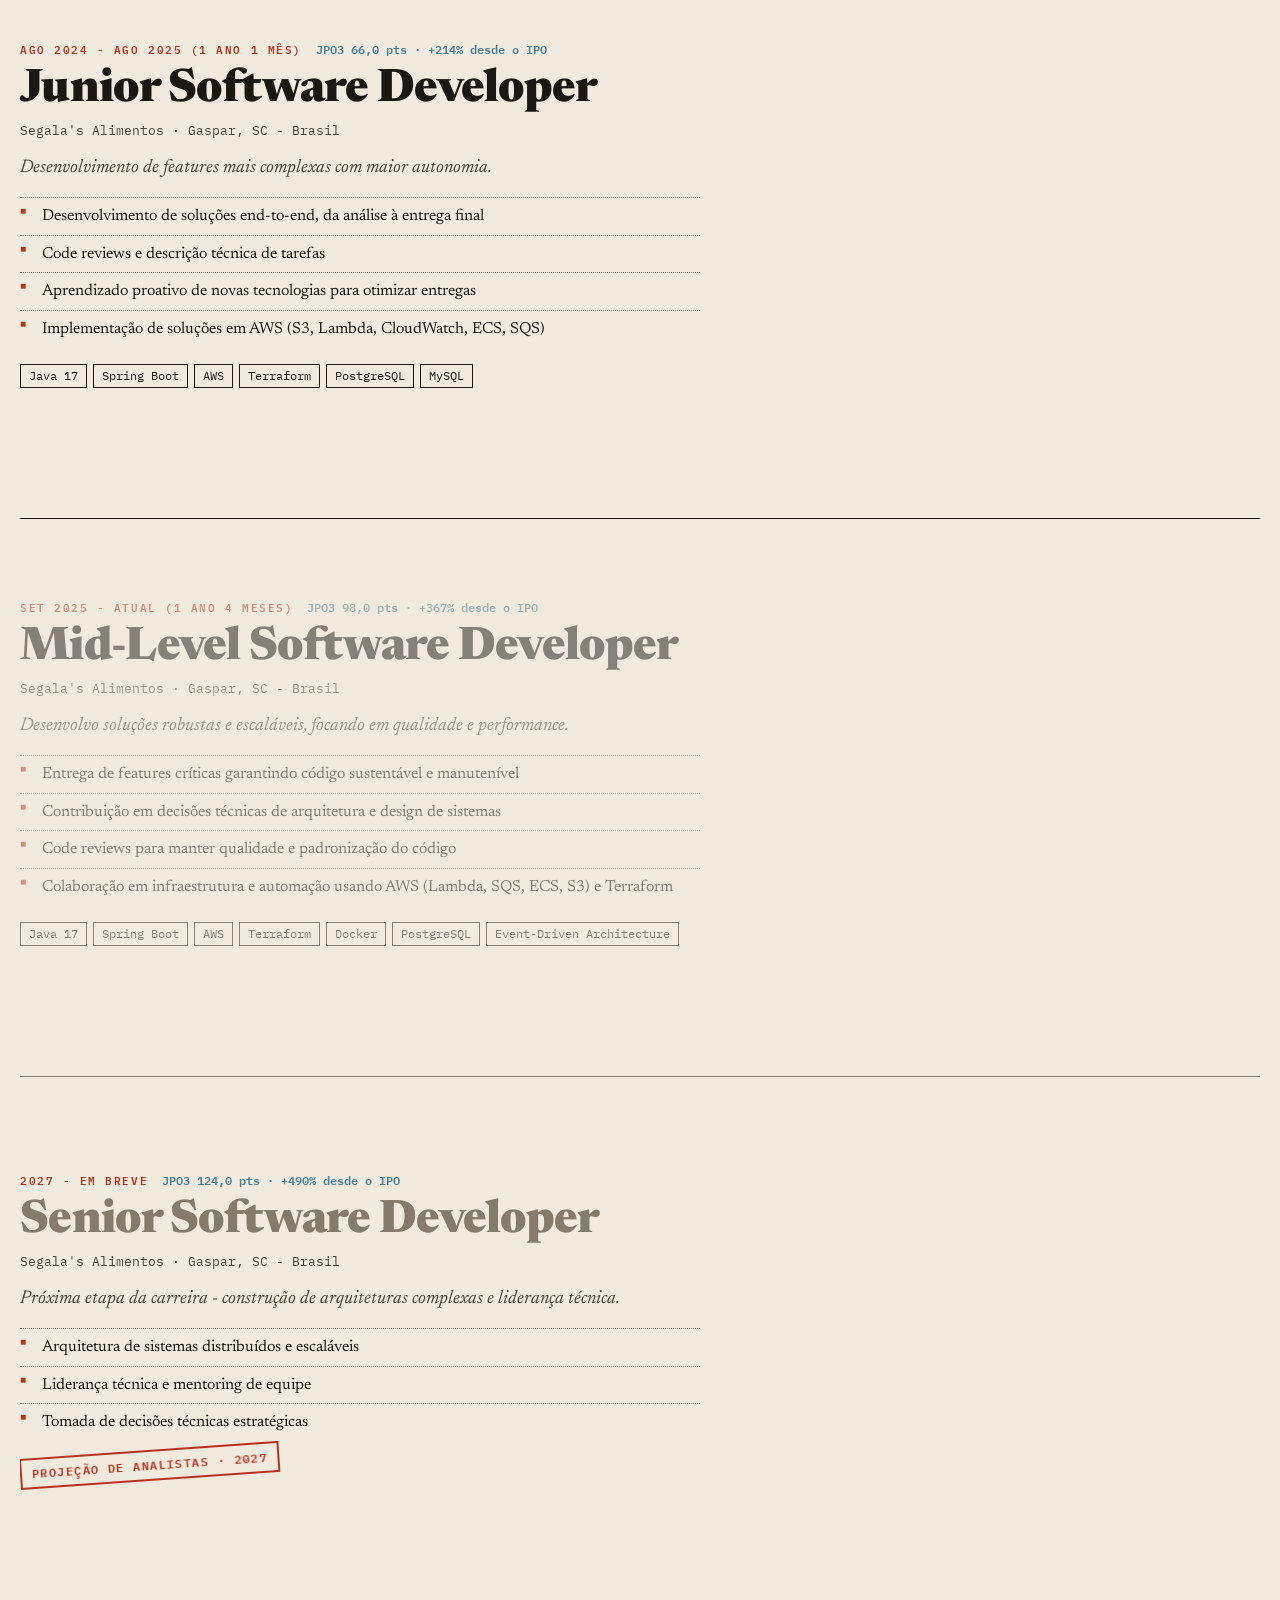
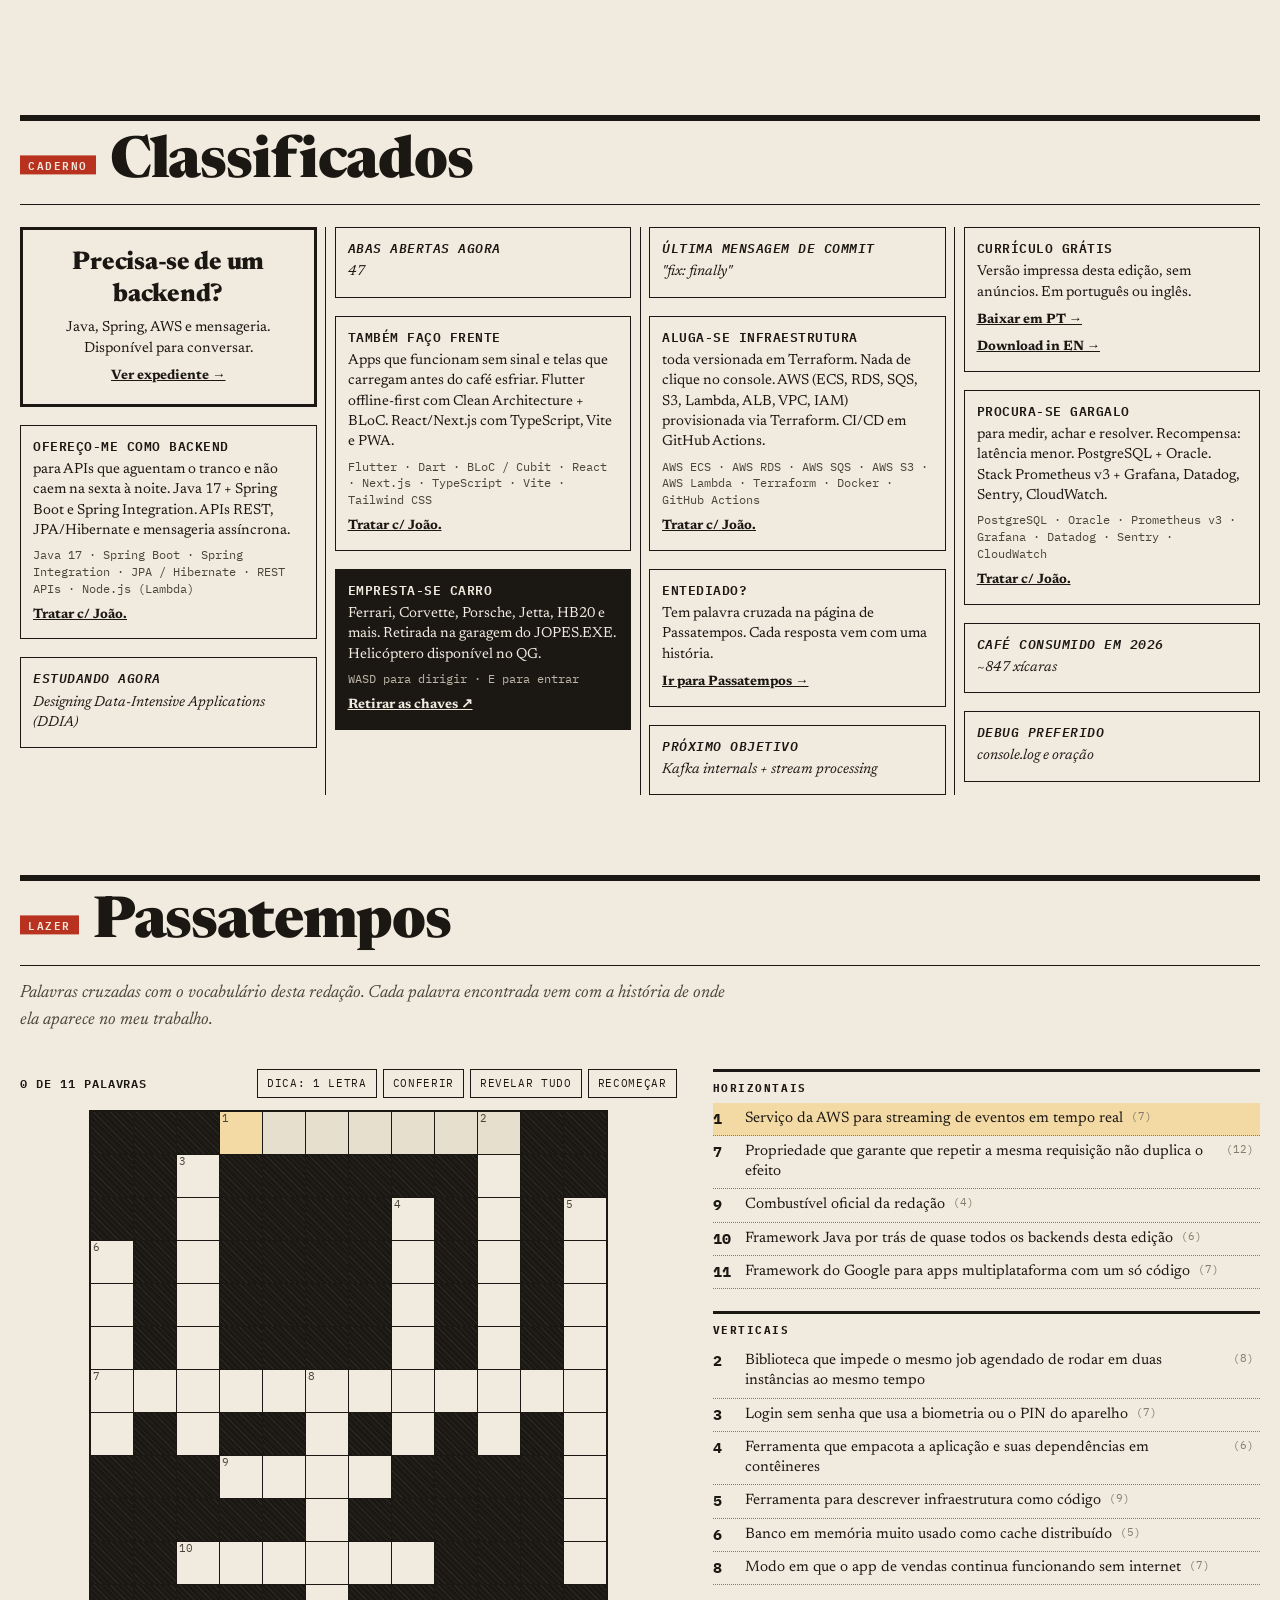
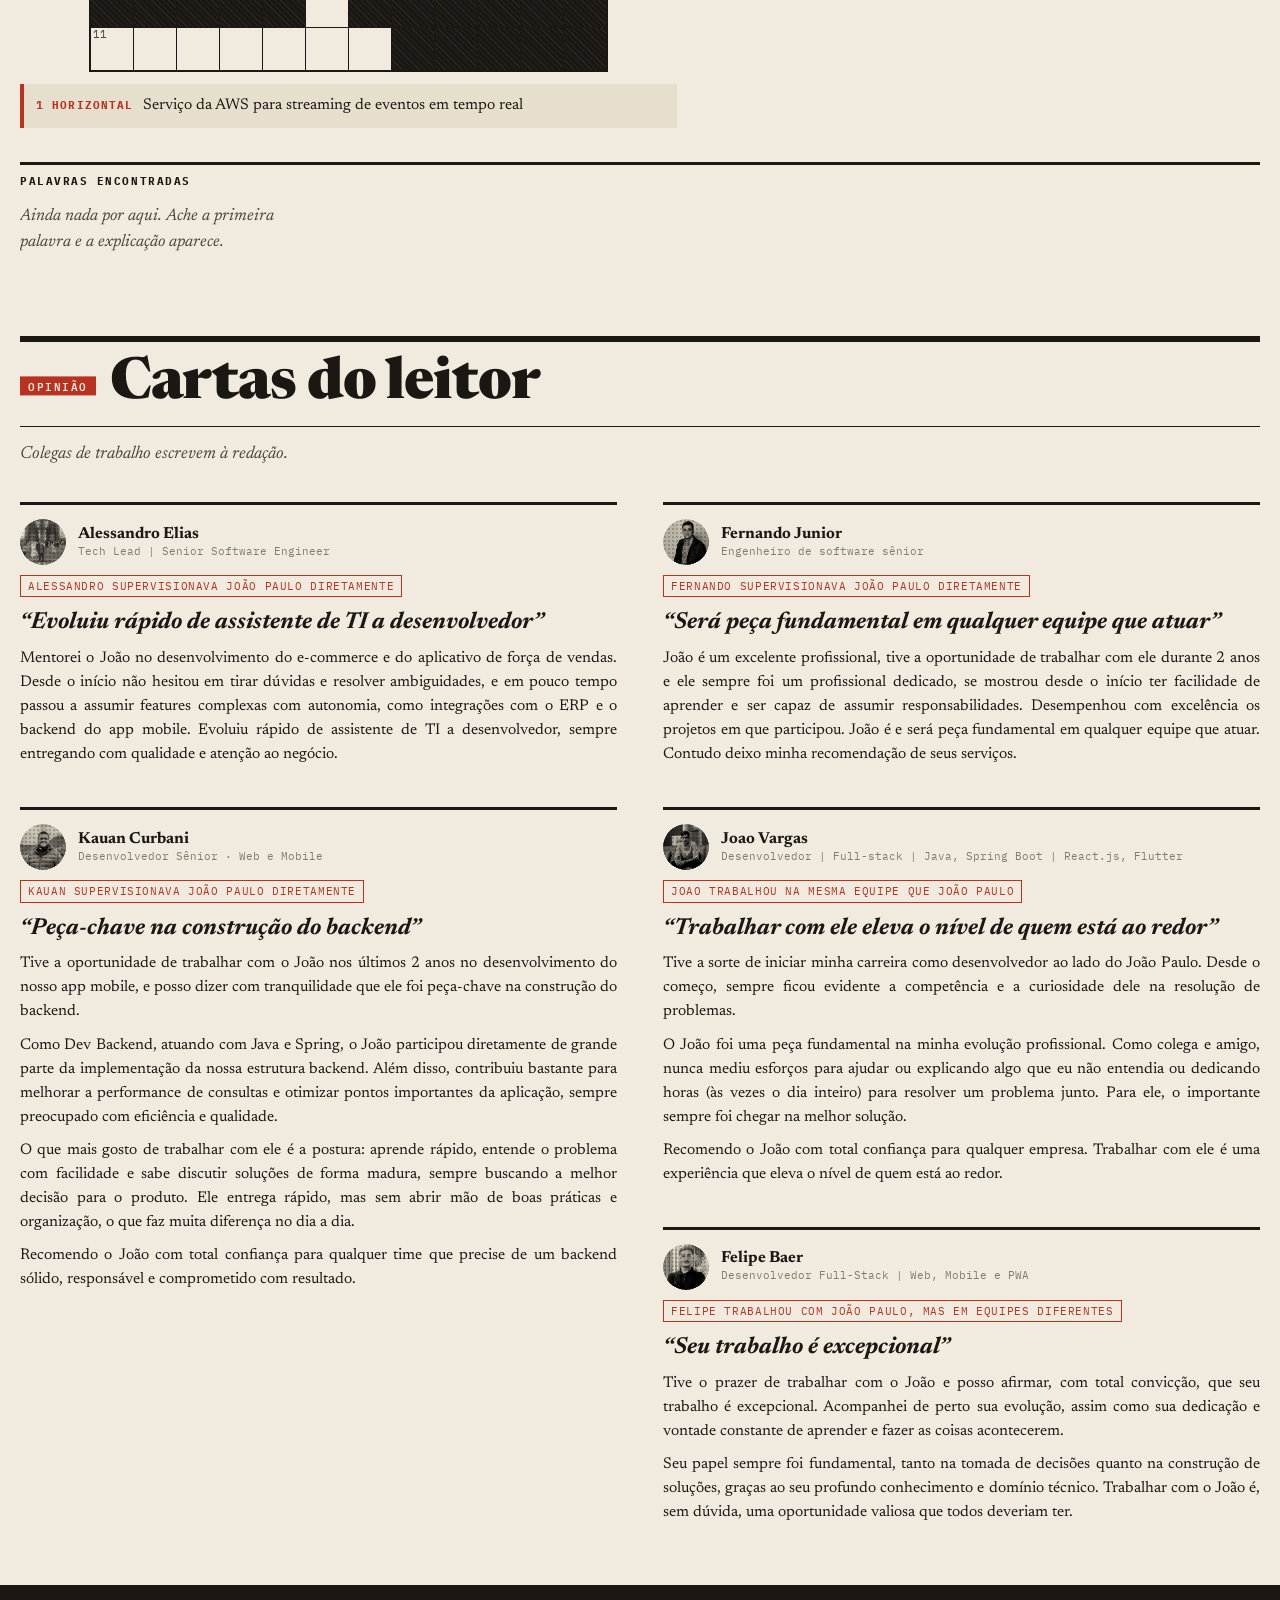
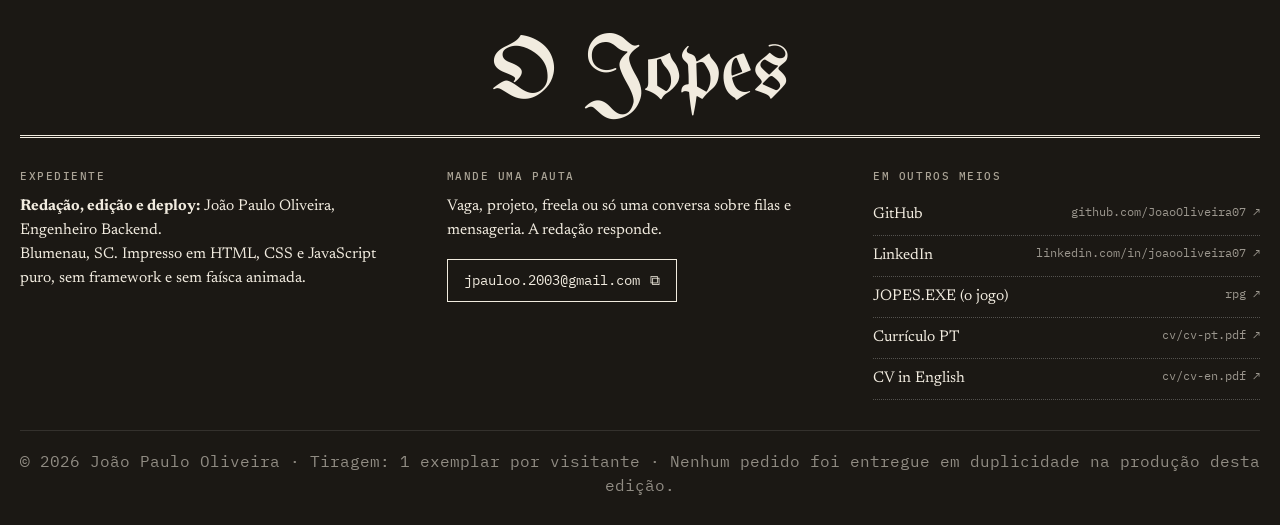
==== commit 902949e8: "melhorias" ====
--- a/index.html
+++ b/index.html
@@ -22,6 +22,33 @@
   <meta property="og:locale:alternate" content="en_US">
   <meta name="twitter:card" content="summary_large_image">
   <link rel="canonical" href="https://www.jopes.com.br/">
+  <link rel="alternate" hreflang="pt-BR" href="https://www.jopes.com.br/">
+  <link rel="alternate" hreflang="en" href="https://www.jopes.com.br/?lang=en">
+  <link rel="alternate" hreflang="x-default" href="https://www.jopes.com.br/">
+  <!-- Dados estruturados: ajudam o Google a entender que a página é o perfil de uma pessoa. -->
+  <script type="application/ld+json">
+  {
+    "@context": "https://schema.org",
+    "@type": "ProfilePage",
+    "inLanguage": "pt-BR",
+    "url": "https://www.jopes.com.br/",
+    "name": "O Jopes — João Paulo Oliveira",
+    "mainEntity": {
+      "@type": "Person",
+      "name": "João Paulo Oliveira",
+      "jobTitle": "Engenheiro Backend",
+      "url": "https://www.jopes.com.br/",
+      "image": "https://www.jopes.com.br/img/og.png",
+      "address": { "@type": "PostalAddress", "addressLocality": "Blumenau", "addressRegion": "SC", "addressCountry": "BR" },
+      "knowsAbout": ["Java", "Spring Boot", "AWS", "Terraform", "PostgreSQL", "Mensageria", "Sistemas distribuídos"],
+      "sameAs": ["https://github.com/JoaoOliveira07", "https://www.linkedin.com/in/joaooliveira07/"]
+    }
+  }
+  </script>
+  <!-- Os três arquivos de dados começam a baixar junto com o CSS, sem esperar o script.js. -->
+  <link rel="preload" href="data/edicao.json" as="fetch" crossorigin="anonymous">
+  <link rel="preload" href="data/profissionais.json" as="fetch" crossorigin="anonymous">
+  <link rel="preload" href="data/entrevista.json" as="fetch" crossorigin="anonymous">
   <script>
     // Antes de pintar: idioma e se a abertura da rotativa deve rodar.
     (function () {
@@ -41,6 +68,8 @@
   <link rel="stylesheet" href="style.css">
 </head>
 <body>
+  <a class="skip" href="#tecnologia" data-i18n="skip">Pular para as notícias</a>
+  <noscript><p style="padding:24px 16px;font-family:Georgia,serif">O Jopes é montado com JavaScript. Sem ele, veja o <a href="cv/cv-pt.pdf">currículo em PDF</a> ou o <a href="https://www.linkedin.com/in/joaooliveira07/">LinkedIn</a> de João Paulo Oliveira.</p></noscript>
   <!-- Abertura: a edição saindo da rotativa -->
   <div class="press-overlay" id="press" aria-hidden="true">
     <div class="press-roller"></div>
@@ -50,7 +79,7 @@
   <!-- Letreiro de logs (topo da página) -->
   <div class="ticker">
     <span class="ticker-label" data-i18n="ticker.label"></span>
-    <div class="ticker-viewport"><div class="ticker-track" id="ticker"></div></div>
+    <div class="ticker-viewport" aria-hidden="true"><div class="ticker-track" id="ticker"></div></div>
   </div>
 
   <!-- Barra de utilidades -->
--- a/style.css
+++ b/style.css
@@ -44,6 +44,9 @@
 img { display: block; max-width: 100%; }
 ::selection { background: var(--red); color: var(--paper); }
 :focus-visible { outline: 2px solid var(--red); outline-offset: 3px; }
+/* atalho de teclado: aparece só quando recebe foco (primeiro Tab da página) */
+.skip { position: fixed !important; left: 12px; top: -60px; z-index: 200 !important; background: var(--ink); color: var(--paper); padding: 10px 14px; font-family: var(--mono); font-size: 12px; text-decoration: none; transition: top .15s; }
+.skip:focus { top: 12px; }
 
 .wrap { width: min(1240px, calc(100% - 32px)); margin-inline: auto; }
 
@@ -143,7 +146,7 @@
 .dg-label { font-family: var(--serif); font-weight: 700; font-size: 16px; fill: var(--ink); text-anchor: middle; }
 .dg-sub { font-family: var(--mono); font-size: 10.5px; fill: var(--ink-2); text-anchor: middle; }
 .dg-inv { fill: var(--paper); }
-.dg-elabel { font-family: var(--mono); font-size: 10px; fill: var(--red); text-anchor: middle; }
+.dg-elabel { font-family: var(--mono); font-size: 10px; fill: var(--red); text-anchor: middle; paint-order: stroke; stroke: var(--paper-2); stroke-width: 5px; stroke-linejoin: round; }
 .dg-title { font-family: var(--mono); font-size: 11px; font-weight: 600; fill: var(--red); text-transform: uppercase; letter-spacing: .14em; }
 figcaption { font-family: var(--mono); font-size: 11px; color: var(--ink-3); margin-top: 6px; }
 
@@ -358,7 +361,7 @@
 .lg-proj { border-top: 2px dashed var(--red); }
 
 .positions { list-style: none; }
-.pos { min-height: 62vh; padding: 10px 0 60px; border-bottom: 1px solid var(--ink); display: flex; flex-direction: column; justify-content: center; opacity: .35; transition: opacity .6s; }
+.pos { min-height: 62vh; padding: 10px 0 60px; border-bottom: 1px solid var(--ink); display: flex; flex-direction: column; justify-content: center; opacity: .5; transition: opacity .6s; }
 .pos:last-child { border-bottom: 0; }
 .pos.on { opacity: 1; }
 .pos-meta { display: flex; gap: 14px; flex-wrap: wrap; align-items: baseline; }
@@ -406,6 +409,7 @@
 }
 .letter h3 { font-size: 1.45rem; font-weight: 700; font-style: italic; line-height: 1.2; margin-bottom: 10px; text-wrap: balance; }
 .letter p { font-size: 15.5px; margin-bottom: 9px; text-align: justify; hyphens: auto; }
+.letter-more { display: none; font-family: var(--mono); font-size: 11.5px; font-weight: 600; letter-spacing: .08em; text-transform: uppercase; color: var(--red); padding: 6px 0; }
 
 /* ---------- Expediente ---------- */
 .colophon { background: var(--ink); color: var(--paper); padding: 46px 0 28px; }
@@ -440,6 +444,8 @@
 .reader-page .headline { font-size: clamp(2.2rem, 5.2vw, 4.2rem); margin: 10px 0 14px; }
 .reader-page .deck { font-size: clamp(1.1rem, 1.8vw, 1.35rem); margin-bottom: 14px; }
 .reader-page figure { margin: 26px 0 30px; }
+/* o infográfico não ocupa a tela inteira: o começo do texto aparece sem rolar */
+.reader-page figure:has(.diagram) { max-width: 720px; margin-inline: auto; }
 .reader-page figure .print-img { aspect-ratio: 16 / 9; }
 .article-cols { column-count: 2; column-gap: 40px; column-rule: 1px solid var(--ink); }
 .article-cols > * { break-inside: avoid; }
@@ -554,9 +560,9 @@
 /* ---------- Toast ---------- */
 .toast {
   position: fixed; left: 50%; bottom: 24px; z-index: 100; transform: translate(-50%, calc(100% + 40px));
-  background: var(--red); color: #fff; font-family: var(--mono); font-size: 13px; padding: 10px 18px; transition: transform .4s ease;
-}
-.toast.show { transform: translate(-50%, 0); }
+  background: var(--red); color: #fff; font-family: var(--mono); font-size: 13px; padding: 10px 18px; transition: transform .4s ease, visibility 0s .4s; visibility: hidden;
+}
+.toast.show { transform: translate(-50%, 0); visibility: visible; transition: transform .4s ease; }
 
 /* entrada suave dos blocos */
 .rise { opacity: 0; transform: translateY(14px); transition: opacity .8s ease, transform .8s ease; }
@@ -656,6 +662,11 @@
   .brief { grid-template-columns: 110px 1fr; grid-template-rows: auto; column-gap: 14px; }
   .brief .print-img { grid-row: span 3; aspect-ratio: 1; margin: 0; }
   .ads { column-count: 1; }
+  /* cartas: só o primeiro parágrafo; o resto abre no botão */
+  .letter-rest { display: none; }
+  .letter.open .letter-rest { display: block; }
+  .letter-more { display: inline-block; }
+  .letter { margin-bottom: 28px; }
   .market { padding: 8px 10px 4px; top: 52px; }
   .market-head { flex-wrap: nowrap; align-items: center; }
   .market-quote b { font-size: 1.15rem; }
@@ -682,6 +693,7 @@
   :root { --paper: #fff; }
   body::before, .utility, .sections, .mini, .ticker, .reader, .toast, .market, .copy, .more-link, .feature-actions { display: none !important; }
   .rise { opacity: 1; transform: none; }
+  .letter-rest { display: block !important; } .letter-more, .skip { display: none !important; }
   .pos { min-height: 0; opacity: 1; padding: 10px 0; break-inside: avoid; }
   .print-img img { mix-blend-mode: normal; }
   .colophon { background: none; color: #000; }
